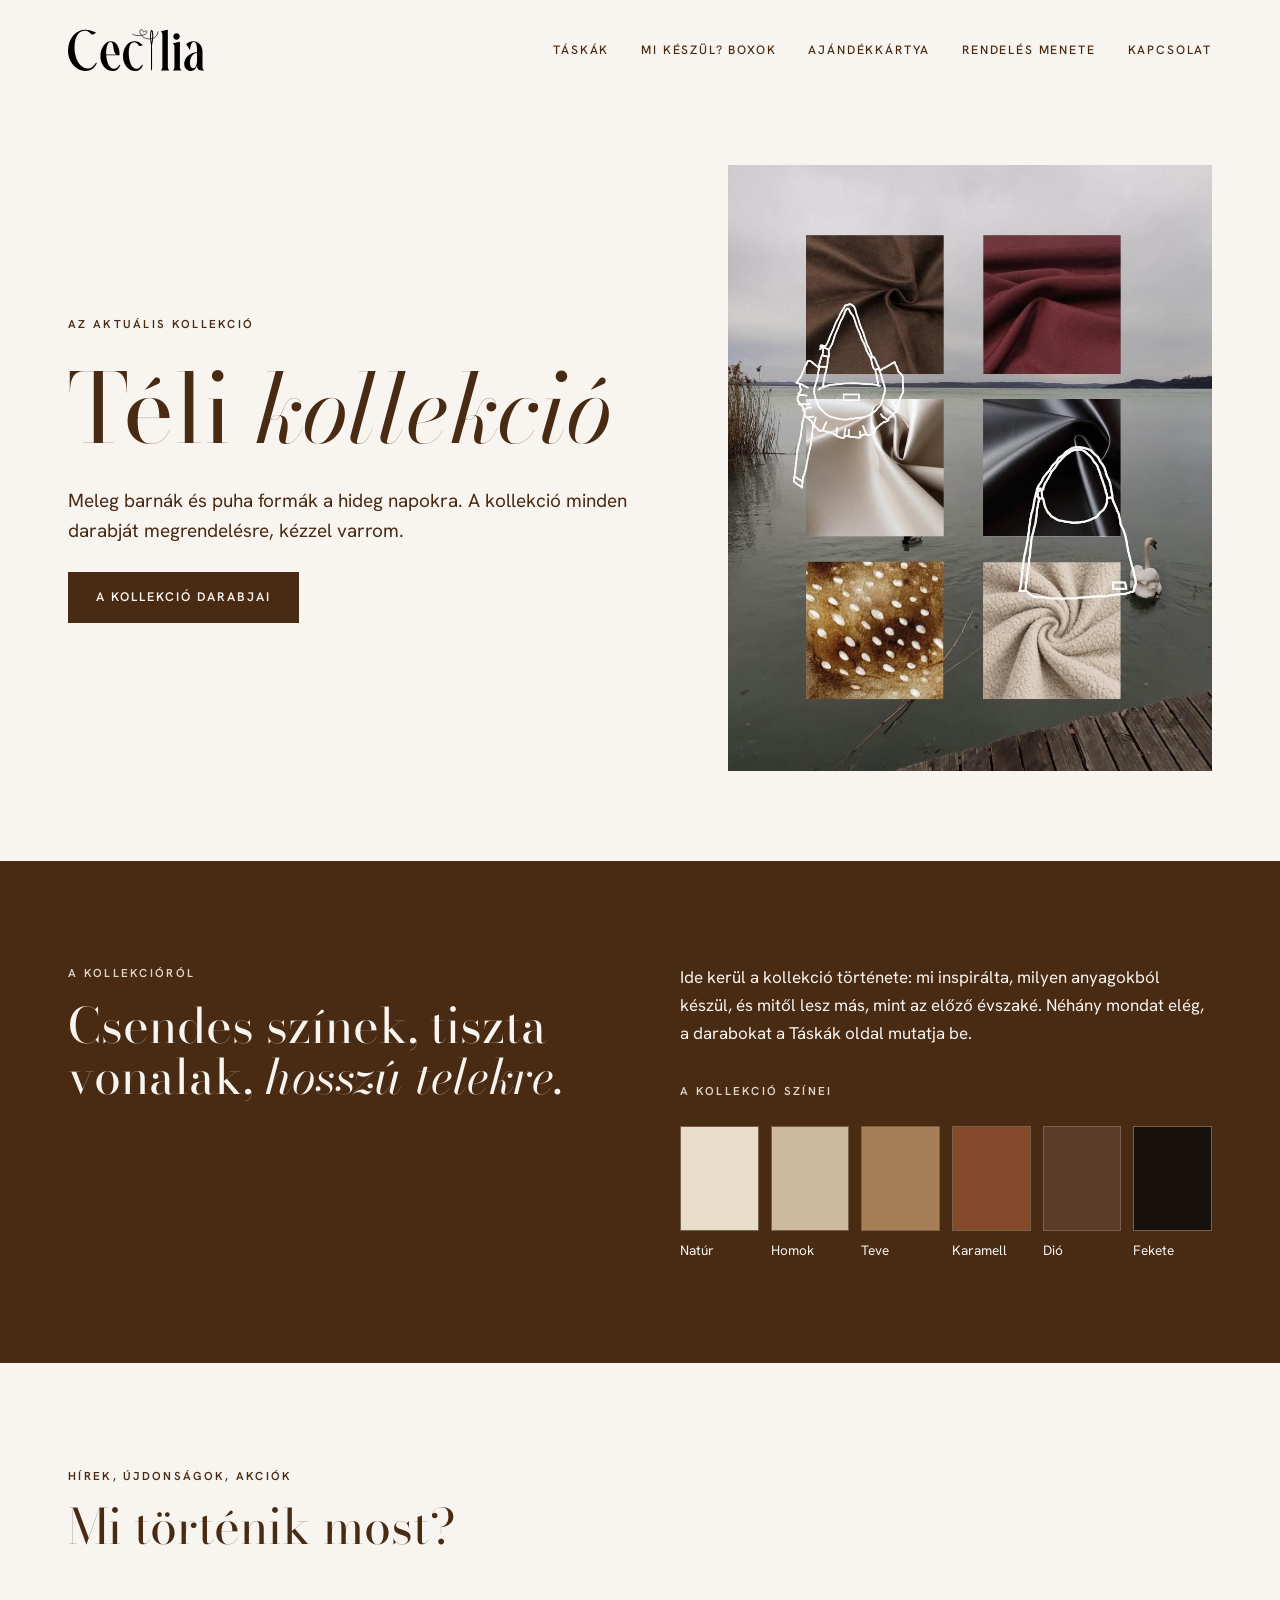
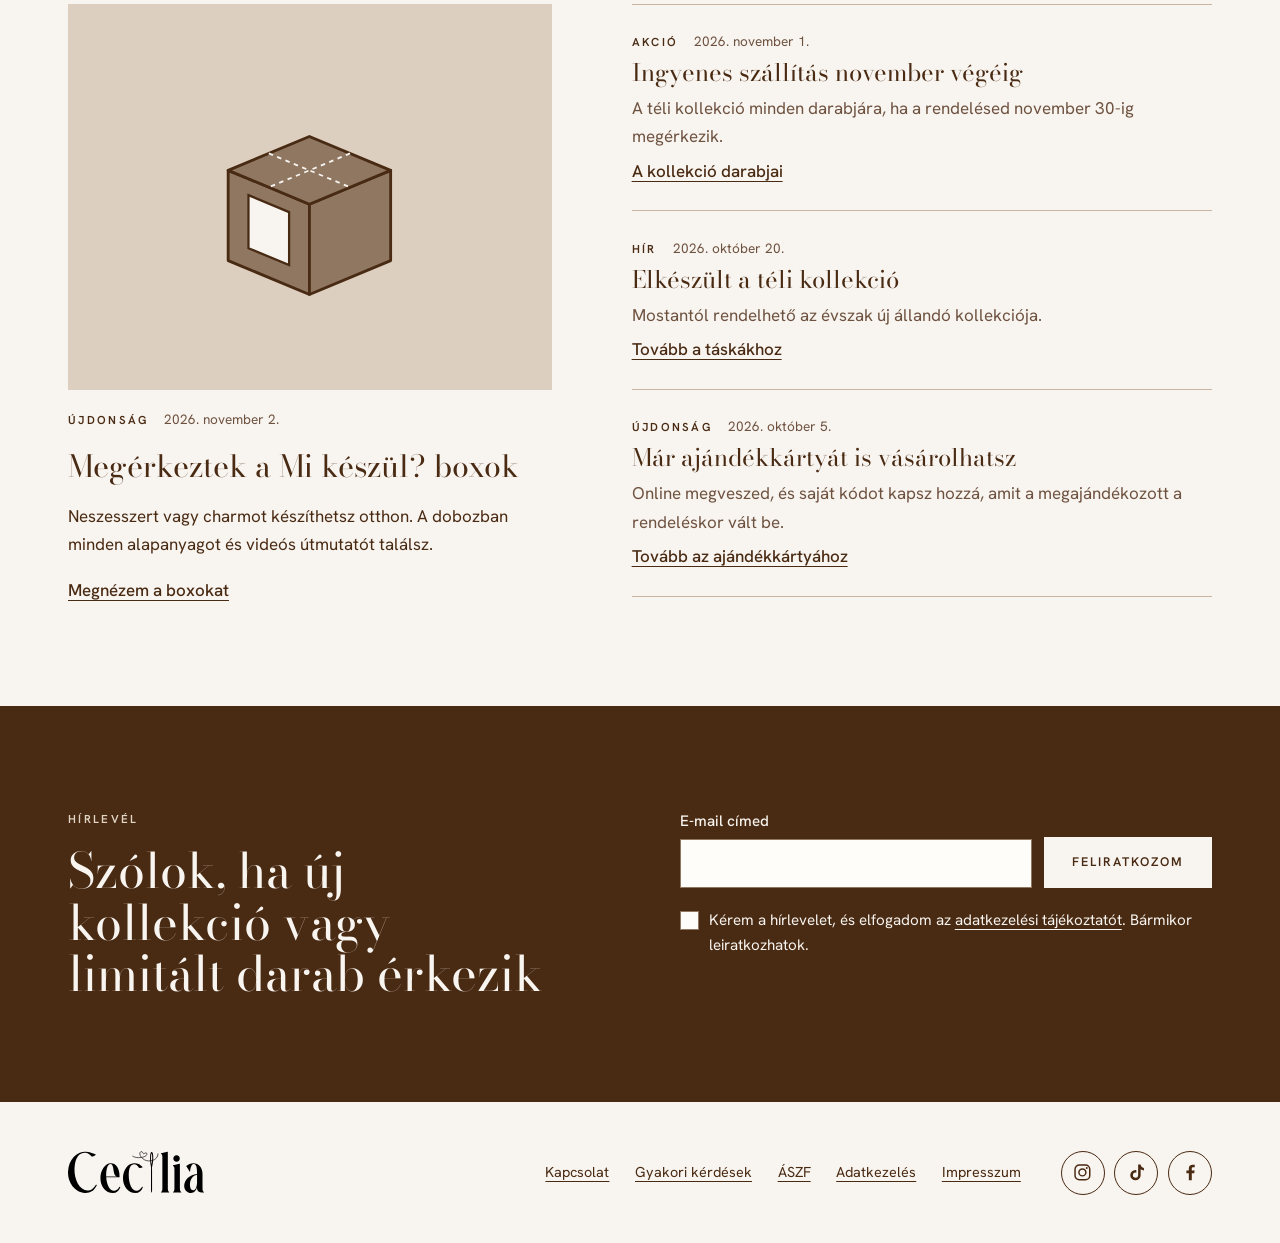
==== index.html @ 4aec301b "Initial commit via Netlify [skip ci]" ====
<!doctype html>
<html lang="hu">
<head>
<meta charset="utf-8">
<meta name="viewport" content="width=device-width,initial-scale=1,viewport-fit=cover">
<title>Cecília táskák</title>
<meta name="description" content="Kézzel varrt táskák, Mi készül? boxok és ajándékkártya. Rendelés online, a rendelési lappal.">
<meta property="og:title" content="Cecília táskák">
<meta property="og:description" content="Kézzel varrt táskák, Mi készül? boxok és ajándékkártya.">
<meta property="og:image" content="https://sewbycecilia.hu/img/teli-kollekcio.jpg">
<meta property="og:url" content="https://sewbycecilia.hu/">
<meta property="og:type" content="website">
<link rel="icon" href="favicon.svg" type="image/svg+xml">
<link rel="preload" href="fonts/hanken-grotesk-latin-wght-normal.woff2" as="font" type="font/woff2" crossorigin>
<link rel="stylesheet" href="fonts/fonts.css">
<style>body{margin:0;padding:0}img{max-width:100%}[hidden]:not([hidden=until-found i]){display:none!important}</style>
<style>
/* Elrendezés: elegáns divatház-katalógus. Sok levegő, finom vonalak, a köszönőkártya színei: törtfehér alap és #492A13 barna, köztük ugyanezek világosabb árnyalatai.
   Tudatosan egyetlen, világos megjelenés: a fekete logó mindig világos alapon áll. Nincs animáció és felugró ablak. */
:root {
  --ivory: #F8F4EF;     /* alap háttér, fejléc */
  --bezs: #E9DFD3;      /* világos sávok */
  --homok: #DDCFBF;     /* középtónus */
  --teve: #8F7762;      /* varrásvonalak */
  --konyak: #2F1A0B;    /* gombok és linkek sötétebb állapota */
  --dio: #492A13;       /* sötét sávok, gombok */
  --kave: #492A13;      /* szöveg */
  --halk: #6E5240;      /* másodlagos szöveg */
  --vonal: #C9B5A1;     /* hajszálvonalak */
  --hiba: #8C2B1A;
  --cimke: #492A13;
  --display: "Bodoni Moda", "Didot", "Bodoni 72", Georgia, serif;
  --body: "Hanken Grotesk", "Helvetica Neue", Arial, sans-serif;
  color-scheme: light;
}
* { box-sizing: border-box; }
html { background: var(--ivory); }
body { background: var(--ivory); color: var(--kave); font: 400 17px/1.65 var(--body); }
.wrap { max-width: 1240px; margin-inline: auto; padding-left: max(20px, env(safe-area-inset-left, 0px)); padding-right: max(20px, env(safe-area-inset-right, 0px)); }
@media (min-width: 700px) { .wrap { padding-left: max(48px, env(safe-area-inset-left, 0px)); padding-right: max(48px, env(safe-area-inset-right, 0px)); } }
h1, h2, h3, p, ul, ol, fieldset, figure { margin: 0; padding: 0; }
ul, ol { list-style: none; }
fieldset { border: 0; min-width: 0; }
legend { padding: 0; }
h1, h2 { font-family: var(--display); font-weight: 400; line-height: 1.06; text-wrap: balance; }
h1 { font-size: clamp(3rem, 7.5vw, 6rem); }
h2 { font-size: clamp(2rem, 3.8vw, 3.1rem); }
h3 { font-size: 1.125rem; font-weight: 500; line-height: 1.35; }
h1 em, h2 em { font-weight: 400; }
a { color: inherit; text-underline-offset: 4px; text-decoration-thickness: 1px; }
:focus-visible { outline: 2px solid currentColor; outline-offset: 3px; }
h1:focus { outline: none; }
.lead { font-size: 1.1875rem; line-height: 1.6; max-width: 32em; }
.muted { color: var(--halk); }
.small { font-size: .9rem; }
.eyebrow { font-size: .72rem; font-weight: 600; letter-spacing: .2em; text-transform: uppercase; color: var(--cimke); }
.stack { display: grid; gap: 1.1rem; align-content: start; }
.stack > * { min-width: 0; }
.stitch { border: 0; border-top: 1px solid var(--vonal); margin: 0; }

/* Sötét és tónusos sávok: a színeket helyben írják felül */
.dark { background: var(--dio); color: var(--ivory); --kave: #F8F4EF; --halk: #DCCFC1; --vonal: #7A5F4B; --cimke: #E2D5C6; --hiba: #F6C9B8; }
.sand { background: var(--bezs); }

/* Varrott címke */
.tag { display: inline-block; background: var(--ivory); color: #492A13; font-size: .7rem; font-weight: 600; letter-spacing: .08em; padding: .4rem .7rem; outline: 1px dashed #8F7762; outline-offset: -3px; }
.tag.off { background: #E9DFD3; color: #6E5240; }

.btn { display: inline-block; font: 600 .78rem/1.2 var(--body); letter-spacing: .16em; text-transform: uppercase; background: var(--kave); color: var(--ivory); border: 1px solid var(--kave); border-radius: 0; padding: 1.05rem 1.7rem; text-decoration: none; cursor: pointer; text-align: center; }
.btn:hover { background: var(--konyak); border-color: var(--konyak); color: #F8F4EF; }
.btn.ghost { background: transparent; color: var(--kave); }
.btn.ghost:hover { background: #492A13; border-color: #492A13; color: #F8F4EF; }
.dark .btn { background: #F8F4EF; color: #492A13; border-color: #F8F4EF; }
.dark .btn:hover { background: #DDCFBF; border-color: #DDCFBF; color: #492A13; }
.dark .btn.ghost { background: transparent; color: #F8F4EF; }
.dark .btn.ghost:hover { background: #F8F4EF; color: #492A13; border-color: #F8F4EF; }
.btn-row { display: flex; flex-wrap: wrap; gap: .75rem; }
.textlink { font-weight: 500; text-decoration: underline; }
.textlink:hover { color: var(--konyak); }

/* Bemutató-sáv: élesítéskor törölhető */
.demo { background: var(--bezs); color: #6E5240; font-size: .8rem; line-height: 1.4; padding-block: .45rem; }

/* Fejléc */
.site-head { background: var(--ivory); }
.site-head .wrap { display: flex; flex-wrap: wrap; align-items: center; justify-content: space-between; gap: .75rem 2rem; padding-block: 1.25rem; }
.logo-link { display: block; line-height: 0; }
.logo { display: block; width: 136px; height: auto; }
.nav ul { display: flex; flex-wrap: wrap; gap: .25rem 2rem; }
.nav a { display: block; padding: .4rem 0; font-weight: 500; font-size: .76rem; letter-spacing: .15em; text-transform: uppercase; text-decoration: none; border-bottom: 1px solid transparent; }
.nav a:hover { border-bottom-color: var(--vonal); }
.nav a[aria-current="page"] { border-bottom-color: var(--kave); }

main { display: block; }
.section { padding-block: clamp(3.5rem, 8vw, 7rem); }
.section.tight-top { padding-top: 0; }
.head-block { display: grid; gap: 1rem; margin-bottom: clamp(2rem, 4vw, 3.5rem); max-width: 44rem; }
.page-head { padding-block: clamp(3rem, 7vw, 6rem); display: grid; gap: 1.25rem; }
.page-head .lead { color: var(--halk); }

/* Főoldal: kollekció */
.hero { display: grid; gap: 2.5rem; padding-block: clamp(2rem, 5vw, 4rem) clamp(3rem, 7vw, 6rem); align-items: center; }
.hero > * { min-width: 0; }
.hero .copy { display: grid; gap: 1.6rem; justify-items: start; }
.hero-art img { display: block; width: 100%; height: auto; }
@media (min-width: 860px) { .hero { grid-template-columns: 6fr 5fr; gap: 5rem; } }

.split { display: grid; gap: 2.5rem; }
.split > * { min-width: 0; }
@media (min-width: 860px) { .split { grid-template-columns: 1fr 1fr; gap: 5rem; align-items: start; } }

.swatches { display: grid; grid-template-columns: repeat(3, 1fr); gap: 1.25rem .75rem; margin-top: .5rem; }
@media (min-width: 560px) { .swatches { grid-template-columns: repeat(6, 1fr); } }
.swatch { display: grid; gap: .5rem; font-size: .85rem; }
.swatch i { display: block; aspect-ratio: 3 / 4; background: var(--c); border: 1px solid #7A5F4B; }

/* Főoldal: hírek */
.hirek { display: grid; gap: 2.5rem; }
.hirek > * { min-width: 0; }
@media (min-width: 860px) { .hirek { grid-template-columns: 5fr 6fr; gap: 5rem; align-items: start; } }
.hir-lead { display: grid; gap: 1.1rem; }
.hir-lead .pic { aspect-ratio: 5 / 4; }
.hir-lead .pic svg { width: 56%; }
.hir-list li { display: grid; gap: .4rem; padding-block: 1.6rem; border-top: 1px solid var(--vonal); }
.hir-list li:last-child { border-bottom: 1px solid var(--vonal); }
.hir-top { display: flex; flex-wrap: wrap; gap: .25rem 1rem; align-items: baseline; }
.hir-date { font-size: .85rem; color: var(--halk); font-variant-numeric: tabular-nums; }
.hir-title { font: 400 1.5rem/1.2 var(--display); }

/* Termékkártya */
.grid { display: grid; gap: 3rem 2rem; }
@media (min-width: 640px) { .grid { grid-template-columns: repeat(3, 1fr); } }
.card { display: grid; gap: 1rem; grid-template-rows: auto 1fr; min-width: 0; }
.pic { position: relative; aspect-ratio: 4 / 5; display: grid; place-items: center; background: var(--tone, var(--homok)); }
.pic svg { width: 78%; height: auto; }
.pic > img { position: absolute; inset: 0; width: 100%; height: 100%; object-fit: cover; }
.pic .tag { position: absolute; left: .75rem; top: .75rem; }
.card .info { display: grid; gap: .35rem; align-content: start; }
.card .meta { display: flex; justify-content: space-between; gap: 1rem; align-items: baseline; }
.card h3 { font: 400 1.35rem/1.2 var(--display); }
.price { font-variant-numeric: tabular-nums; white-space: nowrap; }
.card .btn { margin-top: .75rem; justify-self: start; padding: .8rem 1.2rem; }
.card.sold .pic svg { opacity: .5; }

/* Űrlap */
.form { display: grid; gap: 1.25rem; }
.fields-2 { display: grid; gap: 1.25rem; }
@media (min-width: 560px) { .fields-2 { grid-template-columns: 1fr 1fr; } }
.field { display: grid; gap: .35rem; min-width: 0; }
.field label, .legend { font-weight: 500; font-size: .95rem; }
.opt { font-weight: 400; color: var(--halk); }
input[type=text], input[type=email], input[type=tel], input[type=number], select, textarea {
  width: 100%; font: 400 1rem/1.4 var(--body); color: #492A13; background: #FFFDFA;
  border: 1px solid #8F7762; border-radius: 0; padding: .75rem .85rem; min-height: 3rem;
}
textarea { min-height: 6rem; resize: vertical; }
input[aria-invalid=true], select[aria-invalid=true] { border-color: var(--hiba); border-width: 2px; }
.err { color: var(--hiba); font-size: .875rem; font-weight: 500; }
.check { display: grid; grid-template-columns: auto 1fr; gap: .6rem; align-items: start; font-size: .95rem; }
.check input { appearance: none; -webkit-appearance: none; display: grid; place-content: center; width: 1.2rem; height: 1.2rem; margin: .22rem 0 0; background: #FFFDFA; border: 1px solid #8F7762; border-radius: 0; cursor: pointer; }
.check input:checked { background: #492A13; border-color: #492A13; }
.check input:checked::after { content: ""; width: .34rem; height: .64rem; border: solid #F8F4EF; border-width: 0 2px 2px 0; transform: translateY(-1px) rotate(45deg); }
.dark .check input:checked { background: #F8F4EF; border-color: #F8F4EF; }
.dark .check input:checked::after { border-color: #492A13; }
.form-panel { background: var(--ivory); padding: clamp(1.5rem, 3.5vw, 2.75rem); }
.notice { display: grid; gap: .8rem; background: var(--ivory); color: #492A13; --halk: #6E5240; padding: 1.75rem; outline: 1px dashed #8F7762; outline-offset: -7px; }
.notice > * { min-width: 0; }
.notice:focus { outline: 1px dashed #8F7762; }
.summary { display: grid; grid-template-columns: auto 1fr; gap: .15rem 1rem; font-size: .95rem; }
.summary dt { color: var(--halk); }
.summary dd { margin: 0; overflow-wrap: anywhere; }
dl { margin: 0; }

/* Lépések */
.steps { display: grid; }
.steps li { display: grid; grid-template-columns: 3.5rem 1fr; gap: .25rem 1rem; padding-block: 1.6rem; border-top: 1px solid var(--vonal); }
.steps li:last-child { border-bottom: 1px solid var(--vonal); }
.steps .n { font: 400 2.5rem/1 var(--display); color: var(--kave); grid-row: span 2; }
.steps p { grid-column: 2; color: var(--halk); max-width: 38rem; }
.steps.compact li { padding-block: 1.2rem; }

/* Boxok */
.box-row { display: grid; gap: 1.75rem; }
@media (min-width: 720px) { .box-row { grid-template-columns: 5fr 6fr; gap: 4rem; align-items: center; } .box-row.flip { grid-template-columns: 6fr 5fr; } .box-row.flip .pic { order: 2; } }
.box-row > * { min-width: 0; }
.box-row + .box-row { margin-top: clamp(3rem, 6vw, 5rem); }
.includes { display: grid; gap: .35rem; }
.includes li { padding-left: 1.4rem; position: relative; }
.includes li::before { content: ""; position: absolute; left: 0; top: .82em; width: .85rem; border-top: 1px solid var(--konyak); }

/* Ajándékkártya */
.gift-layout { display: grid; gap: 3rem; }
.gift-layout > * { min-width: 0; }
@media (min-width: 900px) { .gift-layout { grid-template-columns: 6fr 5fr; gap: 5rem; align-items: start; } }
.amounts { display: flex; flex-wrap: wrap; gap: .5rem; margin-top: .5rem; }
.amounts label { cursor: pointer; }
.amounts input { position: absolute; opacity: 0; width: 1px; height: 1px; }
.amounts span { display: block; padding: .65rem .95rem; border: 1px solid #8F7762; font-variant-numeric: tabular-nums; background: #FFFDFA; }
.amounts input:checked + span { background: var(--dio); color: var(--ivory); border-color: var(--dio); }
.amounts input:focus-visible + span { outline: 2px solid var(--kave); outline-offset: 2px; }
.stage { background: var(--dio); padding: clamp(1.25rem, 4vw, 2.5rem); }
.gcard { background: var(--ivory); color: #492A13; padding: clamp(1.25rem, 4vw, 2rem); position: relative; display: grid; gap: 1.1rem; }
.gcard::after { content: ""; position: absolute; inset: 8px; border: 1px dashed #8F7762; pointer-events: none; }
.gcard .top { display: flex; flex-wrap: wrap; justify-content: space-between; gap: .75rem 1rem; align-items: flex-start; }
.gcard .logo { width: 104px; }
.gcard .amt { font: 400 clamp(1.9rem, 4.5vw, 2.6rem)/1 var(--display); font-variant-numeric: lining-nums; white-space: nowrap; }
.gcard .msg { font: italic 400 1.15rem/1.4 var(--display); min-height: 1.6em; overflow-wrap: anywhere; }
.gcard .who { font-size: .95rem; color: #6E5240; overflow-wrap: anywhere; }
.code { font-weight: 600; letter-spacing: .1em; font-variant-numeric: tabular-nums; font-size: 1.05rem; overflow-wrap: anywhere; }

/* Hírlevél és lábléc */
.news { display: grid; gap: 2.5rem; }
@media (min-width: 860px) { .news { grid-template-columns: 1fr 1fr; gap: 5rem; align-items: start; } }
.news > * { min-width: 0; }
.news-row { display: grid; gap: .75rem; }
@media (min-width: 560px) { .news-row { grid-template-columns: 1fr auto; align-items: end; } }
.news-row .btn { min-height: 3rem; }
.site-foot { background: var(--ivory); font-size: .9rem; }
.site-foot .wrap { display: flex; flex-wrap: wrap; gap: 1.25rem 3rem; justify-content: space-between; align-items: center; padding-block: 2.5rem; }
.foot-links { display: flex; flex-wrap: wrap; gap: .4rem 1.6rem; }
.social { display: flex; flex-wrap: wrap; gap: .6rem; }
.social a { display: grid; place-items: center; width: 2.75rem; height: 2.75rem; border: 1px solid #492A13; border-radius: 50%; color: #492A13; }
.social a:hover { background: #492A13; color: #F8F4EF; }
.social svg { width: 1.3rem; height: 1.3rem; display: block; }
.foot-right { display: flex; flex-wrap: wrap; align-items: center; gap: 1rem 2.5rem; }
.contact-list { display: grid; gap: 1.25rem; margin-top: .75rem; }
.contact-list > div { display: grid; gap: .5rem; }
.faq-group { display: grid; gap: 1.25rem; padding-block: clamp(2rem, 4vw, 3.5rem); border-top: 1px solid var(--vonal); }
.faq-group:first-child { border-top: 0; padding-top: 0; }
.faq-group:last-child { padding-bottom: 0; }
.faq-group > * { min-width: 0; }
@media (min-width: 860px) { .faq-group { grid-template-columns: 4fr 7fr; gap: 4rem; } }
.faq-item { border-bottom: 1px solid var(--vonal); }
.faq-item:first-child { border-top: 1px solid var(--vonal); }
.faq-item summary { display: flex; justify-content: space-between; gap: 1.5rem; align-items: baseline; padding-block: 1.05rem; font-weight: 500; cursor: pointer; list-style: none; }
.faq-item summary::-webkit-details-marker { display: none; }
.faq-item summary::after { content: "+"; font: 400 1.5rem/1 var(--display); flex: none; }
.faq-item[open] summary::after { content: "–"; }
.faq-item p { padding-bottom: 1.25rem; color: var(--halk); max-width: 38rem; }
.faq-item p.todo { font-style: italic; }

/* Felugró reklám */
.promo { border: 0; padding: 0; margin: auto; width: min(92vw, 760px); max-height: 92vh; background: var(--ivory); color: var(--kave); box-shadow: 0 24px 60px rgba(47,26,11,.35); }
.promo::backdrop { background: rgba(47,26,11,.55); }
.promo[open] { animation: promo-in .35s ease-out; }
@keyframes promo-in { from { opacity: 0; transform: translateY(16px); } to { opacity: 1; transform: none; } }
@media (prefers-reduced-motion: reduce) { .promo[open] { animation: none; } }
.promo-inner { display: grid; position: relative; outline: 1px dashed #8F7762; outline-offset: -9px; }
.promo-inner.has-img { grid-template-columns: 1fr; }
@media (min-width: 640px) { .promo-inner.has-img { grid-template-columns: 5fr 6fr; } }
.promo-img { background: var(--homok); min-height: 180px; }
.promo-img img { display: block; width: 100%; height: 100%; max-height: 40vh; object-fit: cover; }
@media (min-width: 640px) { .promo-img img { max-height: none; } }
.promo-copy { display: grid; gap: 1rem; align-content: center; justify-items: start; padding: clamp(1.75rem, 4vw, 3rem); }
.promo-copy h2 { font-size: clamp(1.8rem, 3.4vw, 2.5rem); }
.promo-close { position: absolute; top: .9rem; right: .9rem; width: 2.5rem; height: 2.5rem; display: grid; place-items: center; background: var(--ivory); color: #492A13; border: 1px solid var(--vonal); border-radius: 0; font: 400 1.5rem/1 var(--display); cursor: pointer; z-index: 1; }
.promo-close:hover { background: var(--bezs); }
.legal-block { display: grid; gap: .4rem; padding-block: 1.5rem; border-top: 1px solid var(--vonal); max-width: 44rem; }
</style>
</head>
<body>
<!-- Netlify űrlapfelismeréshez: ezek nem látszanak, a mezőneveknek egyezniük kell a lenti küldő kóddal -->
<form name="rendeles-taska" data-netlify="true" netlify-honeypot="bot-field" hidden><input name="bot-field"><input name="termek"><input name="ar"><input name="szin"><input name="nev"><input name="email"><input name="telefon"><input name="cim"><input name="ajandekkartya"><textarea name="megjegyzes"></textarea></form>
<form name="rendeles-box" data-netlify="true" netlify-honeypot="bot-field" hidden><input name="bot-field"><input name="termek"><input name="ar"><input name="mennyiseg"><input name="nev"><input name="email"><input name="telefon"><input name="cim"><input name="ajandekkartya"><textarea name="megjegyzes"></textarea></form>
<form name="ajandekkartya" data-netlify="true" netlify-honeypot="bot-field" hidden><input name="bot-field"><input name="osszeg"><input name="kinek"><input name="kitol"><textarea name="uzenet"></textarea><input name="email"></form>
<form name="kapcsolat" data-netlify="true" netlify-honeypot="bot-field" hidden><input name="bot-field"><input name="nev"><input name="email"><textarea name="uzenet"></textarea></form>
<form name="hirlevel" data-netlify="true" netlify-honeypot="bot-field" hidden><input name="bot-field"><input name="email"></form>
<svg width="0" height="0" style="position:absolute" aria-hidden="true" focusable="false">
  <symbol id="cecilia-logo" viewBox="0 0 672 302"><g transform="matrix(1,0,0,1,-1019.616593,-1934.245536)">
        <g transform="matrix(3.405001,0,0,3.405001,519.828763,-3245.528909)">
            <path d="M329.402,1553.21C326.513,1553.21 324.68,1556.96 323.902,1564.46L323.486,1564.46L318.319,1556.126C319.763,1554.793 321.375,1553.765 323.152,1553.043C324.93,1552.321 326.763,1551.96 328.652,1551.96C330.597,1551.96 332.388,1552.349 334.027,1553.126C335.666,1553.904 337.069,1554.987 338.236,1556.376C339.402,1557.765 340.319,1559.432 340.986,1561.376C341.652,1563.321 341.986,1565.46 341.986,1567.793L341.986,1588.543C341.986,1589.932 342.138,1591.029 342.444,1591.835C342.75,1592.64 343.291,1593.349 344.069,1593.96L344.069,1594.376L339.902,1594.376C338.18,1594.376 336.777,1593.835 335.694,1592.751C334.611,1591.668 334.069,1590.265 334.069,1588.543L334.069,1587.376C333.236,1589.821 332.069,1591.751 330.569,1593.168C329.069,1594.585 327.347,1595.293 325.402,1595.293C323.958,1595.293 322.625,1595.029 321.402,1594.501C320.18,1593.974 319.125,1593.237 318.236,1592.293C317.347,1591.349 316.652,1590.237 316.152,1588.96C315.652,1587.682 315.402,1586.293 315.402,1584.793C315.402,1582.515 315.888,1580.376 316.861,1578.376C317.833,1576.376 319.152,1574.612 320.819,1573.085C322.486,1571.557 324.458,1570.307 326.736,1569.335C329.013,1568.362 331.458,1567.765 334.069,1567.543C334.069,1562.487 333.694,1558.835 332.944,1556.585C332.194,1554.335 331.013,1553.21 329.402,1553.21ZM334.069,1568.626C330.958,1569.126 328.458,1570.71 326.569,1573.376C324.68,1576.043 323.736,1579.376 323.736,1583.376C323.736,1585.876 324.138,1587.835 324.944,1589.251C325.75,1590.668 326.875,1591.376 328.319,1591.376C330.041,1591.376 331.43,1590.265 332.486,1588.043C333.541,1585.821 334.069,1582.932 334.069,1579.376L334.069,1568.626Z"/>
        </g>
        <g transform="matrix(3.405001,0,0,3.405001,519.828763,-3245.528909)">
            <path d="M299.652,1545.126C299.652,1543.737 300.083,1542.612 300.944,1541.751C301.805,1540.89 302.93,1540.46 304.319,1540.46C305.708,1540.46 306.833,1540.89 307.694,1541.751C308.555,1542.612 308.986,1543.737 308.986,1545.126C308.986,1546.515 308.555,1547.654 307.694,1548.543C306.833,1549.432 305.708,1549.876 304.319,1549.876C302.93,1549.876 301.805,1549.432 300.944,1548.543C300.083,1547.654 299.652,1546.515 299.652,1545.126Z"/>
        </g>
        <g transform="matrix(3.405001,0,0,3.405001,519.828763,-3245.528909)">
            <path d="M301.236,1560.96C301.236,1559.571 301.083,1558.474 300.777,1557.668C300.472,1556.862 299.93,1556.154 299.152,1555.543L299.152,1555.126L308.736,1552.793L309.152,1552.793L309.152,1588.626C309.152,1590.015 309.305,1591.112 309.611,1591.918C309.916,1592.724 310.458,1593.432 311.236,1594.043L311.236,1594.46L299.152,1594.46L299.152,1594.043C299.93,1593.432 300.472,1592.724 300.777,1591.918C301.083,1591.112 301.236,1590.015 301.236,1588.626L301.236,1560.96Z"/>
        </g>
        <g transform="matrix(3.405001,0,0,3.405001,519.828763,-3245.528909)">
            <path d="M283.736,1543.46C283.736,1542.071 283.583,1540.974 283.277,1540.168C282.972,1539.362 282.43,1538.654 281.652,1538.043L281.652,1537.626L291.236,1535.293L291.652,1535.293L291.652,1588.626C291.652,1590.015 291.805,1591.112 292.111,1591.918C292.416,1592.724 292.958,1593.432 293.736,1594.043L293.736,1594.46L281.652,1594.46L281.652,1594.043C282.43,1593.432 282.972,1592.724 283.277,1591.918C283.583,1591.112 283.736,1590.015 283.736,1588.626L283.736,1543.46Z"/>
        </g>
        <g transform="matrix(3.405001,0,0,3.405001,519.828763,-3245.528909)">
            <path d="M211.986,1595.293C209.319,1595.293 206.875,1594.751 204.652,1593.668C202.43,1592.585 200.513,1591.085 198.902,1589.168C197.291,1587.251 196.041,1584.974 195.152,1582.335C194.263,1579.696 193.819,1576.793 193.819,1573.626C193.819,1570.682 194.222,1567.904 195.027,1565.293C195.833,1562.682 196.902,1560.39 198.236,1558.418C199.569,1556.446 201.138,1554.876 202.944,1553.71C204.75,1552.543 206.652,1551.96 208.652,1551.96C210.597,1551.96 212.375,1552.418 213.986,1553.335C215.597,1554.251 216.958,1555.543 218.069,1557.21C219.18,1558.876 220.041,1560.89 220.652,1563.251C221.263,1565.612 221.569,1568.265 221.569,1571.21L221.569,1572.46L202.236,1572.46C202.402,1575.349 202.805,1577.987 203.444,1580.376C204.083,1582.765 204.875,1584.821 205.819,1586.543C206.763,1588.265 207.861,1589.599 209.111,1590.543C210.361,1591.487 211.708,1591.96 213.152,1591.96C214.041,1591.96 214.833,1591.862 215.527,1591.668C216.222,1591.474 216.888,1591.154 217.527,1590.71C218.166,1590.265 218.819,1589.668 219.486,1588.918C220.152,1588.168 220.847,1587.237 221.569,1586.126L222.819,1586.543C220.597,1592.376 216.986,1595.293 211.986,1595.293ZM218.236,1571.21C216.958,1571.21 215.986,1570.765 215.319,1569.876C214.652,1568.987 214.125,1567.876 213.736,1566.543C213.347,1565.21 213.055,1563.765 212.861,1562.21C212.666,1560.654 212.416,1559.21 212.111,1557.876C211.805,1556.543 211.375,1555.432 210.819,1554.543C210.263,1553.654 209.43,1553.21 208.319,1553.21C207.43,1553.21 206.611,1553.599 205.861,1554.376C205.111,1555.154 204.458,1556.251 203.902,1557.668C203.347,1559.085 202.916,1560.751 202.611,1562.668C202.305,1564.585 202.152,1566.71 202.152,1569.043L202.152,1570.126C202.152,1570.46 202.18,1570.821 202.236,1571.21L218.236,1571.21Z"/>
        </g>
        <g transform="matrix(0.211029,-0.087691,0.210826,0.507356,625.088616,620.978444)">
            <path d="M839.843,2976.2C840.882,2973.89 842.713,2970.162 842.942,2969.696C866.759,2921.215 922.508,2864.848 957.787,2856.194C970.516,2853.071 988.072,2854.563 988.785,2865.142C990.063,2884.08 939.348,2938.184 860.587,2980.52C842.822,2990.069 849.23,2991.395 838.126,3002.55L666.485,3174.874C665.589,3175.755 661.5,3179.772 652.854,3185.402C652.685,3185.512 645.589,3189.828 644.957,3190.212C642.569,3191.665 641.393,3190.852 637.512,3191.548C637.465,3190.424 634.567,3189.538 634.52,3188.414C634.438,3186.464 636.125,3184.571 637.139,3182.667C640.629,3176.112 644.602,3172.036 645.471,3171.143C649.67,3166.834 804.272,3011.702 818.088,2997.839C825.226,2990.677 832.008,2983.451 839.534,2976.359C839.537,2976.357 839.641,2976.303 839.843,2976.2ZM870.686,2958.454C890.419,2946.089 916.346,2927.936 938.727,2905.948C958.96,2886.07 967.892,2870.974 966.657,2864.709C949.48,2870.382 912.953,2898.859 883.558,2939.089C878.279,2946.313 874.039,2952.847 870.686,2958.454Z"/>
        </g>
        <g transform="matrix(0.96387,0,0,0.96387,-108.64233,-957.733504)">
            <path d="M1632.03,3058.956C1631.352,3098.887 1583.143,3103.151 1563.446,3092.088C1531.279,3074.022 1534.942,3045.235 1550.435,3050.399C1552.244,3051.002 1554.247,3057.01 1554.456,3057.638C1557.526,3066.846 1568.893,3052.211 1572.153,3056.029C1589.027,3075.795 1526.29,3090.564 1500.563,3072.117" style="fill:none;stroke:black;stroke-width:3.33px;"/>
        </g>
        <g transform="matrix(3.400689,0.171304,-0.171304,3.400689,628.804112,-3276.523493)">
            <path d="M219.652,1595.293C216.041,1595.293 212.666,1594.515 209.527,1592.96C206.388,1591.404 203.652,1589.279 201.319,1586.585C198.986,1583.89 197.152,1580.71 195.819,1577.043C194.486,1573.376 193.819,1569.46 193.819,1565.293C193.819,1561.015 194.444,1557.043 195.694,1553.376C196.944,1549.71 198.68,1546.543 200.902,1543.876C203.125,1541.21 205.736,1539.112 208.736,1537.585C211.736,1536.057 215.013,1535.293 218.569,1535.293C220.487,1535.293 222.276,1535.426 223.894,1535.83C224.151,1535.894 224.404,1535.965 224.652,1536.043C226.761,1536.708 232.151,1538.179 233.249,1538.626C233.249,1538.626 228.588,1543.721 226.171,1541.249C223.755,1538.776 220.652,1536.96 217.652,1536.96C212.986,1536.96 209.375,1538.946 206.819,1542.918C204.263,1546.89 202.986,1552.515 202.986,1559.793C202.986,1564.237 203.513,1568.39 204.569,1572.251C205.625,1576.112 207.083,1579.46 208.944,1582.293C210.805,1585.126 212.986,1587.362 215.486,1589.001C217.986,1590.64 220.68,1591.46 223.569,1591.46C225.847,1591.46 227.944,1590.71 229.861,1589.21C231.777,1587.71 233.625,1585.376 235.402,1582.21L236.569,1583.043C234.569,1587.376 232.236,1590.501 229.569,1592.418C226.902,1594.335 223.597,1595.293 219.652,1595.293Z" style="fill-rule:nonzero;"/>
        </g>
        <g transform="matrix(3.405001,0,-0,3.405001,327.517408,-3245.673215)">
            <path d="M301.236,1595.293C298.569,1595.293 296.125,1594.751 293.902,1593.668C291.68,1592.585 289.763,1591.085 288.152,1589.168C286.541,1587.251 285.291,1584.974 284.402,1582.335C283.513,1579.696 283.069,1576.793 283.069,1573.626C283.069,1570.515 283.5,1567.64 284.361,1565.001C285.222,1562.362 286.416,1560.085 287.944,1558.168C289.472,1556.251 291.277,1554.737 293.361,1553.626C295.444,1552.515 297.68,1551.96 300.069,1551.96C302.125,1551.96 304.027,1552.376 305.777,1553.21C307.527,1554.043 310.034,1556.168 311.812,1557.945C307.581,1560.065 306.385,1559.036 305.111,1557.132C303.858,1555.261 301.819,1553.626 299.486,1553.626C296.819,1553.626 294.805,1554.932 293.444,1557.543C292.083,1560.154 291.402,1563.987 291.402,1569.043C291.402,1572.376 291.68,1575.432 292.236,1578.21C292.791,1580.987 293.555,1583.404 294.527,1585.46C295.5,1587.515 296.666,1589.112 298.027,1590.251C299.388,1591.39 300.847,1591.96 302.402,1591.96C303.291,1591.96 304.083,1591.862 304.777,1591.668C305.472,1591.474 306.138,1591.154 306.777,1590.71C307.416,1590.265 308.069,1589.668 308.736,1588.918C309.402,1588.168 310.097,1587.237 310.819,1586.126L312.069,1586.543C309.847,1592.376 306.236,1595.293 301.236,1595.293Z" style="fill-rule:nonzero;"/>
        </g>
    </g></symbol>
  <symbol id="ic-instagram" viewBox="0 0 24 24"><rect x="3.5" y="3.5" width="17" height="17" rx="5" fill="none" stroke="currentColor" stroke-width="1.7"/><circle cx="12" cy="12" r="4" fill="none" stroke="currentColor" stroke-width="1.7"/><circle cx="17" cy="7" r="1.15" fill="currentColor"/></symbol>
  <symbol id="ic-tiktok" viewBox="0 0 24 24"><path fill="currentColor" d="M14 3h2.9c.2 2 1.5 3.5 3.8 3.8v2.9c-1.5 0-2.8-.5-3.8-1.2v6.7a6 6 0 1 1-6-6c.3 0 .7 0 1 .1v3a3 3 0 1 0 2.1 2.9V3z"/></symbol>
  <symbol id="ic-facebook" viewBox="0 0 24 24"><path fill="currentColor" d="M13.6 21v-8h2.8l.5-3.2h-3.3V7.8c0-.9.4-1.6 1.7-1.6H17V3.3c-.4-.1-1.4-.2-2.5-.2-2.6 0-4.3 1.5-4.3 4.3v2.4H7.4V13h2.8v8h3.4z"/></symbol>
</svg>


<header class="site-head">
  <div class="wrap">
    <a class="logo-link" href="#fooldal" aria-label="Cecília, főoldal"><svg class="logo" viewBox="0 0 672 302" aria-hidden="true"><use href="#cecilia-logo"></use></svg></a>
    <nav class="nav" aria-label="Fő menü">
      <ul>
        <li><a href="#taskak" data-nav="taskak">Táskák</a></li>
        <li><a href="#boxok" data-nav="boxok">Mi készül? boxok</a></li>
        <li><a href="#ajandekkartya" data-nav="ajandekkartya">Ajándékkártya</a></li>
        <li><a href="#rendeles-menete" data-nav="rendeles-menete">Rendelés menete</a></li>
        <li><a href="#kapcsolat" data-nav="kapcsolat">Kapcsolat</a></li>
      </ul>
    </nav>
  </div>
</header>

<main>

<!-- FŐOLDAL -->
<div data-view="fooldal" hidden>
  <div class="wrap">
    <div class="hero">
      <div class="copy">
        <span class="eyebrow">Az aktuális kollekció</span>
        <h1 tabindex="-1" id="home-title"></h1>
        <p class="lead" id="home-intro"></p>
        <a class="btn" href="#taskak">A kollekció darabjai</a>
      </div>
      <figure class="hero-art"><img width="919" height="1152" alt="A téli kollekció anyagmintái és táskavázlatai egy tóparti fotón: barna, bordó, gyöngyházfehér, fekete, őzmintás és krémszínű szőrmés anyagok." src="img/teli-kollekcio.jpg"></figure>
    </div>
  </div>

  <section class="dark">
    <div class="wrap section split">
      <div class="stack">
        <span class="eyebrow">A kollekcióról</span>
        <h2 id="home-quote"></h2>
      </div>
      <div class="stack">
        <p id="home-story"></p>
        <p class="eyebrow" style="margin-top:1rem">A kollekció színei</p>
        <div class="swatches" id="home-swatches"></div>
      </div>
    </div>
  </section>

  <div class="wrap">
    <section class="section">
      <div class="head-block">
        <span class="eyebrow">Hírek, újdonságok, akciók</span>
        <h2>Mi történik most?</h2>
      </div>
      <div class="hirek" id="home-news"></div>
    </section>
  </div>
</div>

<!-- TÁSKÁK -->
<div data-view="taskak" hidden>
  <div class="dark"><div class="wrap"><div class="page-head">
      <span class="eyebrow">Elérhető és rendelhető</span>
      <h1 tabindex="-1">Táskák</h1>
      <p class="lead">Itt mindig azt látod, ami éppen rendelhető. Válassz táskát, és töltsd ki a lap alján a rendelési lapot.</p>
      <div class="btn-row"><a class="btn ghost" href="#rendelesi-lap" id="jump-order">Ugrás a rendelési lapra</a></div>
    </div></div></div>
  <div class="wrap">
    <section class="section">
      <div class="head-block">
        <span class="eyebrow">Megrendelésre készül</span>
        <h2 data-season-title></h2>
      </div>
      <div class="grid" id="collection-grid"></div>
    </section>
  </div>
  <section class="dark"><div class="wrap section">
      <div class="head-block">
        <span class="eyebrow">Amíg a készlet tart</span>
        <h2>Limitált darabok</h2>
        <p class="muted">Ezekből csak pár darab készül.</p>
      </div>
      <div class="grid" id="limited-grid"></div>
  </div></section>
  <section class="sand" id="rendelesi-lap">
    <div class="wrap section split">
      <div class="stack">
        <span class="eyebrow">Fizetni most még nem kell</span>
        <h2>Rendelési lap</h2>
        <p>A rendelés beérkezése után e-mailben írok neked a végösszegről, a fizetésről és az elkészülés idejéről.</p>
        <p><a href="#rendeles-menete">Így zajlik a rendelés</a></p>
      </div>
      <div class="form-panel" id="bag-order"></div>
    </div>
  </section>
</div>

<!-- BOXOK -->
<div data-view="boxok" hidden>
  <div class="dark"><div class="wrap"><div class="page-head">
      <span class="eyebrow">Otthoni készítőknek</span>
      <h1 tabindex="-1">Mi készül? boxok</h1>
      <p class="lead">Egy doboz, benne minden alapanyaggal és videós útmutatóval. Neked csak a kedved kell hozzá.</p>
    </div></div></div>
  <div class="wrap">
    <section class="section" id="box-list"></section>
    <hr class="stitch">
    <section class="section">
      <div class="head-block"><h2>Így működik</h2></div>
      <ol class="steps compact">
        <li><span class="n">1</span><h3>Megrendeled a boxot</h3><p>Kitöltöd a lenti rendelési lapot, én pedig e-mailben válaszolok a részletekkel.</p></li>
        <li><span class="n">2</span><h3>Megkapod a dobozt</h3><p>Benne van minden alapanyag, amire a készítéshez szükséged lesz.</p></li>
        <li><span class="n">3</span><h3>Elkészíted a videó alapján</h3><p>A videós útmutatót a saját tempódban követheted.</p></li>
      </ol>
    </section>
  </div>
  <section class="sand">
    <div class="wrap section split">
      <div class="stack">
        <span class="eyebrow">Box rendelése</span>
        <h2>Rendelési lap</h2>
        <p>Add meg, melyik boxot szeretnéd, és e-mailben írok a fizetésről és a szállításról.</p>
      </div>
      <div class="form-panel" id="box-order"></div>
    </div>
  </section>
</div>

<!-- AJÁNDÉKKÁRTYA -->
<div data-view="ajandekkartya" hidden>
  <div class="dark"><div class="wrap"><div class="page-head">
      <span class="eyebrow">Saját kóddal, e-mailben</span>
      <h1 tabindex="-1">Ajándékkártya</h1>
      <p class="lead">Válassz összeget, írj hozzá pár sort, és küldd el a rendelést. E-mailben megírom a fizetés módját, a fizetés után pedig elküldöm az egyedi kódot. A kódot a rendelési lapon lehet beváltani táskára vagy boxra.</p>
    </div></div></div>
  <div class="wrap">
    <section class="section gift-layout">
      <form class="form" id="gift-form" novalidate>
        <fieldset>
          <legend class="legend">Összeg</legend>
          <div class="amounts" id="gift-amounts"></div>
        </fieldset>
        <div class="field" id="gift-custom-wrap" hidden>
          <label for="g-custom">Egyéni összeg (Ft)</label>
          <input type="number" id="g-custom" min="1000" step="500" inputmode="numeric" placeholder="például 12 000">
          <div class="err" id="g-custom-err" hidden></div>
        </div>
        <div class="fields-2">
          <div class="field"><label for="g-to">Kinek szól? <span class="opt">(nem kötelező)</span></label><input type="text" id="g-to" autocomplete="off" maxlength="40"></div>
          <div class="field"><label for="g-from">Kitől? <span class="opt">(nem kötelező)</span></label><input type="text" id="g-from" autocomplete="off" maxlength="40"></div>
        </div>
        <div class="field">
          <label for="g-msg">Üzenet <span class="opt">(nem kötelező, legfeljebb 120 karakter)</span></label>
          <textarea id="g-msg" maxlength="120" rows="2"></textarea>
        </div>
        <div class="field">
          <label for="g-email">A te e-mail címed</label>
          <input type="email" id="g-email" autocomplete="email">
          <div class="err" id="g-email-err" hidden></div>
          <span class="small muted">Ide küldöm a kódot.</span>
        </div>
        <label class="check"><input type="checkbox" id="g-terms"><span>Elfogadom az <a href="#jogi">ÁSZF-et és az adatkezelési tájékoztatót</a>.</span></label>
        <div class="err" id="g-terms-err" hidden></div>
        <div class="err" id="g-send-err" hidden></div>
        <div><button class="btn" type="submit" id="g-submit">Megrendelem</button></div>
      </form>
      <div class="stack">
        <span class="eyebrow">Így fog kinézni</span>
        <div class="stage"><div class="gcard">
          <div class="top"><svg class="logo" viewBox="0 0 672 302" aria-hidden="true"><use href="#cecilia-logo"></use></svg><div class="amt" id="p-amt"></div></div>
          <div class="msg" id="p-msg"></div>
          <div class="who" id="p-who"></div>
          <div class="code" id="p-code">CECILIA-····-····</div>
        </div></div>
        <div class="notice" id="gift-result" hidden role="status" tabindex="-1">
          <h3>Megkaptam az ajándékkártya-rendelésedet</h3>
          <p id="r-text"></p>
          <div class="btn-row"><button class="btn ghost" type="button" id="r-new">Új ajándékkártya</button></div>
        </div>
      </div>
    </section>
  </div>
</div>

<!-- RENDELÉS MENETE -->
<div data-view="rendeles-menete" hidden>
  <div class="dark"><div class="wrap"><div class="page-head">
      <span class="eyebrow">Lépésről lépésre</span>
      <h1 tabindex="-1">Rendelés menete</h1>
      <p class="lead">A rendelést a weboldalon adod le, minden továbbit e-mailben intézünk el. Így mindig tudod, hol tart a táskád.</p>
    </div></div></div>
  <div class="wrap">
    <section class="section">
      <ol class="steps">
        <li><span class="n">1</span><h3>Kiválasztod a táskát</h3><p>A Táskák oldalon azt látod, ami most rendelhető: az évszak állandó kollekcióját és a limitált darabokat.</p></li>
        <li><span class="n">2</span><h3>Kitöltöd a rendelési lapot</h3><p>Megadod a választott táskát, a színt és az elérhetőségeidet. Ekkor még nem kell fizetned.</p></li>
        <li><span class="n">3</span><h3>E-mailben visszaigazolom</h3><p>Megírom a végösszeget, a fizetés módját és azt, hogy mikorra készül el a táskád.</p></li>
        <li><span class="n">4</span><h3>Elkészítem a táskádat</h3><p>Egyedül varrok, így a táskádon az első vágástól az utolsó öltésig én dolgozom.</p></li>
        <li><span class="n">5</span><h3>Úton hozzád</h3><p>Amikor feladom a csomagot, e-mailben szólok.</p></li>
      </ol>
    </section>
  </div>
  <section class="sand"><div class="wrap section split">
      <div class="stack">
        <h2>Boxok rendelése</h2>
        <p>A Mi készül? boxokat a Boxok oldal rendelési lapján kérheted. A folytatás ugyanígy e-mailben zajlik.</p>
        <p><a href="#boxok">Tovább a boxokhoz</a></p>
      </div>
      <div class="stack">
        <h2>Ajándékkártya</h2>
        <p>Az ajándékkártyát a weboldalon rendeled meg, a fizetés módját e-mailben írom meg, és a fizetés után e-mailben kapod a kódot. Beváltáskor a rendelési lap „Ajándékkártya kódja” mezőjébe kell beírni.</p>
        <p><a href="#ajandekkartya">Tovább az ajándékkártyához</a></p>
      </div>
  </div></section>
</div>

<!-- GYAKORI KÉRDÉSEK -->
<div data-view="gyik" hidden>
  <div class="dark"><div class="wrap"><div class="page-head">
      <span class="eyebrow">Minden, amit tudni érdemes</span>
      <h1 tabindex="-1">Gyakori kérdések</h1>
      <p class="lead">Itt találod a válaszokat a szállításról, a rendelésről, a boxokról és az ajándékkártyáról.</p>
  </div></div></div>
  <div class="wrap section" id="faq-list"></div>
  <section class="sand">
    <div class="wrap section stack" style="justify-items:start">
      <h2>Nem találtad meg a választ?</h2>
      <p>Írj nekem, és e-mailben válaszolok.</p>
      <a class="btn" href="#kapcsolat">Kapcsolat</a>
    </div>
  </section>
</div>

<!-- KAPCSOLAT -->
<div data-view="kapcsolat" hidden>
  <div class="dark"><div class="wrap"><div class="page-head">
      <span class="eyebrow">Írj nekem bátran</span>
      <h1 tabindex="-1">Kapcsolat</h1>
      <p class="lead">Kérdésed van egy táskáról, egy rendelésről vagy egy boxról? Írj az űrlapon, és e-mailben válaszolok.</p>
  </div></div></div>
  <section class="sand">
    <div class="wrap section split">
      <div class="stack">
        <h2>Itt találsz meg</h2>
        <div class="contact-list">
          <div><span class="eyebrow">E-mail</span><p><a href="mailto:sewbycecilia@gmail.com">sewbycecilia@gmail.com</a></p></div>
          <div><span class="eyebrow">Közösségi média</span><p>@sewbycecilia</p>
      <div class="social">
        <a href="https://www.instagram.com/sewbycecilia/" target="_blank" rel="noopener" aria-label="Instagram: sewbycecilia"><svg aria-hidden="true"><use href="#ic-instagram"></use></svg></a>
        <a href="https://www.tiktok.com/@sewbycecilia" target="_blank" rel="noopener" aria-label="TikTok: sewbycecilia"><svg aria-hidden="true"><use href="#ic-tiktok"></use></svg></a>
        <a href="https://www.facebook.com/sewbycecilia" target="_blank" rel="noopener" aria-label="Facebook: sewbycecilia"><svg aria-hidden="true"><use href="#ic-facebook"></use></svg></a>
      </div>
          </div>
          <div><span class="eyebrow">Weboldal</span><p>sewbycecilia.hu</p></div>
        </div>
      </div>
      <div class="form-panel" id="contact-area">
        <form class="form" id="contact-form" novalidate>
          <div class="fields-2">
            <div class="field"><label for="c-name">Név</label><input type="text" id="c-name" autocomplete="name"><div class="err" id="c-name-err" hidden></div></div>
            <div class="field"><label for="c-email">E-mail cím</label><input type="email" id="c-email" autocomplete="email"><div class="err" id="c-email-err" hidden></div></div>
          </div>
          <div class="field"><label for="c-msg">Üzenet</label><textarea id="c-msg" rows="6"></textarea><div class="err" id="c-msg-err" hidden></div></div>
          <label class="check"><input type="checkbox" id="c-consent"><span>Elfogadom az <a href="#jogi">adatkezelési tájékoztatót</a>.</span></label>
          <div class="err" id="c-consent-err" hidden></div>
          <div><button class="btn" type="submit">Üzenet küldése</button></div>
        </form>
      </div>
    </div>
  </section>
</div>

<!-- JOGI -->
<div data-view="jogi" hidden>
  <div class="dark"><div class="wrap"><div class="page-head">
      <h1 tabindex="-1">Jogi információk</h1>
      <p class="lead">Ezeknek a szövegeknek el kell készülniük az oldal indulása előtt.</p>
    </div></div></div>
  <div class="wrap">
    <section class="section">
      <div class="legal-block"><h3>Általános szerződési feltételek (ÁSZF)</h3><p class="muted">Ide kerülnek a rendelés, a fizetés, a szállítás, az elállás és az ajándékkártya feltételei.</p></div>
      <div class="legal-block"><h3>Adatkezelési tájékoztató</h3><p class="muted">Ide kerül, milyen adatot, mire és meddig kezelsz, beleértve a hírlevelet is.</p></div>
      <div class="legal-block"><h3>Impresszum</h3><p class="muted">Ide kerülnek a vállalkozás adatai és az elérhetőségek.</p></div>
    </section>
  </div>
</div>

</main>

<!-- HÍRLEVÉL: minden oldal alján, felugró ablak nélkül -->
<section class="dark" aria-labelledby="news-title">
  <div class="wrap section news">
    <div class="stack">
      <span class="eyebrow">Hírlevél</span>
      <h2 id="news-title">Szólok, ha új kollekció vagy limitált darab érkezik</h2>
    </div>
    <div id="news-area">
      <form class="form" id="news-form" novalidate>
        <div class="news-row">
          <div class="field">
            <label for="n-email">E-mail címed</label>
            <input type="email" id="n-email" autocomplete="email">
          </div>
          <button class="btn" type="submit">Feliratkozom</button>
        </div>
        <div class="err" id="n-email-err" hidden></div>
        <label class="check"><input type="checkbox" id="n-consent"><span>Kérem a hírlevelet, és elfogadom az <a href="#jogi">adatkezelési tájékoztatót</a>. Bármikor leiratkozhatok.</span></label>
        <div class="err" id="n-consent-err" hidden></div>
      </form>
    </div>
  </div>
</section>

<footer class="site-foot">
  <div class="wrap">
    <svg class="logo" viewBox="0 0 672 302" role="img" aria-label="Cecília"><use href="#cecilia-logo"></use></svg>
    <div class="foot-right">
    <div class="foot-links">
      <a href="#kapcsolat">Kapcsolat</a>
      <a href="#gyik">Gyakori kérdések</a>
      <a href="#jogi">ÁSZF</a>
      <a href="#jogi">Adatkezelés</a>
      <a href="#jogi">Impresszum</a>
    </div>
      <div class="social">
        <a href="https://www.instagram.com/sewbycecilia/" target="_blank" rel="noopener" aria-label="Instagram: sewbycecilia"><svg aria-hidden="true"><use href="#ic-instagram"></use></svg></a>
        <a href="https://www.tiktok.com/@sewbycecilia" target="_blank" rel="noopener" aria-label="TikTok: sewbycecilia"><svg aria-hidden="true"><use href="#ic-tiktok"></use></svg></a>
        <a href="https://www.facebook.com/sewbycecilia" target="_blank" rel="noopener" aria-label="Facebook: sewbycecilia"><svg aria-hidden="true"><use href="#ic-facebook"></use></svg></a>
      </div>
    </div>
  </div>
</footer>

<dialog class="promo" id="promo" aria-labelledby="promo-title">
  <div class="promo-inner">
    <button type="button" class="promo-close" id="promo-close" aria-label="Bezárás">×</button>
    <div class="promo-img" id="promo-img" hidden></div>
    <div class="promo-copy">
      <span class="tag" id="promo-tag" hidden></span>
      <h2 id="promo-title"></h2>
      <p class="muted" id="promo-text"></p>
      <a class="btn" id="promo-link" href="#taskak"></a>
    </div>
  </div>
</dialog>

<script>
/* A kínálat a data/ mappa JSON-fájljaiból töltődik be. Szerkesztés: sewbycecilia.hu/admin */
let SEASON, KOLLEKCIO, HIREK, BAGS, BOXES, GYIK, GIFT_AMOUNTS;
const TONES = ['#DDCFBF', '#D3C2B0', '#E9DFD3'];
const FILLS = { hobo:'#6B4A33', tote:'#F8F4EF', cross:'#A58C75', clutch:'#8A6F59', bucket:'#5E3E27', mini:'#492A13', box:'#A58C75', charm:'#DDCFBF' };
const slug = s => String(s).toLowerCase().normalize('NFD').replace(/[\u0300-\u036f]/g, '').replace(/[^a-z0-9]+/g, '-').replace(/^-|-$/g, '');
function loadData(d) {
  const k = d.kollekcio;
  SEASON = k.evszak;
  KOLLEKCIO = { intro: k.bevezeto, quote: k.idezet, story: k.tortenet, foto: k.foto, fotoLeiras: k.fotoLeiras, colors: (k.szinek || []).map(c => [c.nev, c.szin]) };
  HIREK = (d.hirek.hirek || []).map(h => ({ type: h.tipus, date: h.datum, title: h.cim, text: h.szoveg, link: h.link, linkText: h.linkSzoveg, foto: h.foto }));
  BAGS = (d.taskak.taskak || []).map((t, i) => ({ id: slug(t.nev) || 'taska-' + i, name: t.nev, kind: t.rajz || 'tote', tone: TONES[i % 3], fill: FILLS[t.rajz || 'tote'], price: Number(t.ar) || 0,
    type: t.tipus === 'limitalt' ? 'limited' : 'collection', stock: Number(t.keszlet) || 0, colors: (t.szinek && t.szinek.length) ? t.szinek : ['Egyedi'], foto: t.foto }));
  BOXES = (d.boxok.boxok || []).map((b, i) => ({ id: slug(b.nev) || 'box-' + i, name: b.nev, kind: b.rajz || 'box', fill: FILLS[b.rajz || 'box'], price: Number(b.ar) || 0, text: b.szoveg, foto: b.foto }));
  GYIK = (d.gyik.csoportok || []).map((g, i) => ({ group: g.nev, open: i === 0, items: (g.kerdesek || []).map(q => ({ q: q.kerdes, a: q.valasz })) }));
  GIFT_AMOUNTS = (d.ajandekkartya.osszegek || []).map(Number).filter(n => n > 0);
  if (!GIFT_AMOUNTS.length) GIFT_AMOUNTS = [10000];
}

const $ = (s, r = document) => r.querySelector(s);
const $$ = (s, r = document) => [...r.querySelectorAll(s)];
const ft = n => Number(n).toLocaleString('hu-HU').replace(/\s/g, ' ') + ' Ft';
const esc = s => String(s).replace(/[&<>"']/g, c => ({'&':'&amp;','<':'&lt;','>':'&gt;','"':'&quot;',"'":'&#39;'}[c]));
const FAIL = 'Nem sikerült elküldeni. Próbáld újra pár perc múlva, vagy írj a sewbycecilia@gmail.com címre.';
/* Űrlap beküldése a Netlify-nak */
async function send(formName, data) {
  const body = new URLSearchParams({ 'form-name': formName, ...data });
  const r = await fetch('/', { method: 'POST', headers: { 'Content-Type': 'application/x-www-form-urlencoded' }, body: body.toString() });
  if (!r.ok) throw new Error('HTTP ' + r.status);
}
const validEmail = v => /^[^\s@]+@[^\s@]+\.[^\s@]{2,}$/.test(v.trim());

/* Illusztrációk: a valódi fotók helyére kerülnek */
function art(kind, fill) {
  const line = '#492A13', st = fill === '#F8F4EF' || fill === '#DDCFBF' ? '#6E5240' : '#F8F4EF';
  const a = `fill="${fill}" stroke="${line}" stroke-width="2.5" stroke-linejoin="round"`;
  const h = `fill="none" stroke="${line}" stroke-width="5" stroke-linecap="round"`;
  const s = `fill="none" stroke="${st}" stroke-width="1.6" stroke-dasharray="4 4"`;
  const shapes = {
    tote:`<path d="M85 90C85 26 155 26 155 90" ${h}/><path d="M52 88H188L198 212H42Z" ${a}/><path d="M60 98H180L188 203H52Z" ${s}/>`,
    cross:`<path d="M66 122C52 12 188 12 174 122" ${h}/><path d="M44 118H196C196 178 160 212 120 212C80 212 44 178 44 118Z" ${a}/><path d="M56 128H184C180 172 152 200 120 200C88 200 60 172 56 128Z" ${s}/>`,
    bucket:`<path d="M66 88C50 22 190 22 174 88" ${h}/><path d="M62 88L178 88L190 206Q120 222 50 206Z" ${a}/><ellipse cx="120" cy="88" rx="58" ry="11" ${a}/><path d="M55 192Q120 208 185 192" ${s}/>`,
    clutch:`<rect x="36" y="82" width="168" height="118" rx="6" ${a}/><path d="M38 84H202L120 146Z" ${a}/><path d="M50 90H190L120 138Z" ${s}/><circle cx="120" cy="146" r="6" fill="#F8F4EF" stroke="${line}" stroke-width="2"/>`,
    hobo:`<path d="M58 96C70 14 170 14 182 96" ${h}/><path d="M40 110C60 74 180 74 200 110C206 170 170 210 120 210C70 210 34 170 40 110Z" ${a}/><path d="M52 118C72 90 168 90 188 118C190 164 160 198 120 198C80 198 50 164 52 118Z" ${s}/>`,
    mini:`<path d="M84 112C84 54 156 54 156 112" ${h}/><path d="M72 110H168L176 192H64Z" ${a}/><path d="M79 119H161L167 184H73Z" ${s}/>`,
    box:`<path d="M48 96L120 126V206L48 176Z" ${a}/><path d="M192 96L120 126V206L192 176Z" ${a}/><path d="M48 96L120 66L192 96L120 126Z" ${a}/><path d="M84 81L156 111M156 81L84 111" ${s}/><path d="M66 118L102 133V180L66 165Z" fill="#F8F4EF" stroke="${line}" stroke-width="2"/>`,
    charm:`<path d="M48 110L120 140V206L48 176Z" ${a}/><path d="M192 110L120 140V206L192 176Z" ${a}/><path d="M48 110L120 80L192 110L120 140Z" ${a}/><path d="M84 95L156 125M156 95L84 125" ${s}/><path d="M120 62V36" stroke="${line}" stroke-width="2"/><circle cx="120" cy="28" r="8" fill="none" stroke="${line}" stroke-width="3"/><path d="M120 62L130 74L120 86L110 74Z" fill="#F8F4EF" stroke="${line}" stroke-width="2.5" stroke-linejoin="round"/>`
  };
  return `<svg viewBox="0 0 240 240" aria-hidden="true">${shapes[kind]}</svg>`;
}

const picInner = (o, kind, fill) => o.foto ? `<img src="${esc(o.foto)}" alt="" loading="lazy">` : art(kind, fill);
const emText = t => esc(t).replace(/\*(.+?)\*/g, '<em>$1</em>');
function statusTag(b) {
  if (b.type === 'collection') return '<span class="tag">Megrendelésre</span>';
  if (b.stock === 0) return '<span class="tag off">Elfogyott</span>';
  return `<span class="tag">Limitált · még ${b.stock} db</span>`;
}
function card(b) {
  const sold = b.type === 'limited' && b.stock === 0;
  return `<article class="card${sold ? ' sold' : ''}">
    <div class="pic" style="--tone:${b.tone}" role="img" aria-label="${esc(b.name)}${b.foto ? '' : ' (illusztráció)'}">${picInner(b, b.kind, b.fill)}${statusTag(b)}</div>
    <div class="info">
      <div class="meta"><h3>${esc(b.name)}</h3><span class="price">${ft(b.price)}</span></div>
      <span class="small muted">${b.colors.length > 1 ? 'Színek: ' + b.colors.map(esc).join(', ') : 'Szín: ' + esc(b.colors[0])}</span>
      ${sold ? '' : `<button class="btn ghost" type="button" data-pick="${b.id}">Ezt kérem</button>`}
    </div>
  </article>`;
}

function start() {
if (KOLLEKCIO.foto) { const im = $('.hero-art img'); im.src = KOLLEKCIO.foto; im.alt = KOLLEKCIO.fotoLeiras || ''; }
const seasonWords = SEASON.split(' ');
$('#home-title').innerHTML = esc(seasonWords.slice(0, -1).join(' ')) + ' <em>' + esc(seasonWords[seasonWords.length - 1]) + '</em>';
$('#home-intro').textContent = KOLLEKCIO.intro;
$('#home-quote').innerHTML = emText(KOLLEKCIO.quote);
$('#home-story').textContent = KOLLEKCIO.story;
$('#home-swatches').innerHTML = KOLLEKCIO.colors.map(c => `<div class="swatch"><i style="--c:${c[1]}"></i><span>${esc(c[0])}</span></div>`).join('');
const hirTop = h => `<div class="hir-top"><span class="eyebrow">${esc(h.type)}</span><span class="hir-date">${esc(h.date)}</span></div>`;
$('#home-news').innerHTML = !HIREK.length ? '' : `<article class="hir-lead">
    <div class="pic" style="--tone:#DDCFBF" role="img" aria-label="${esc(HIREK[0].title)}">${picInner(HIREK[0], 'box', '#8F7762')}</div>
    ${hirTop(HIREK[0])}
    <h3 class="hir-title" style="font-size:1.9rem">${esc(HIREK[0].title)}</h3>
    <p>${esc(HIREK[0].text)}</p>
    <p><a class="textlink" href="${HIREK[0].link}">${esc(HIREK[0].linkText)}</a></p>
  </article>
  <ul class="hir-list">${HIREK.slice(1).map(h => `<li>${hirTop(h)}<h3 class="hir-title">${esc(h.title)}</h3><p class="muted">${esc(h.text)}</p><p><a class="textlink" href="${h.link}">${esc(h.linkText)}</a></p></li>`).join('')}</ul>`;
$$('[data-season-title]').forEach(e => e.textContent = SEASON);
$('#collection-grid').innerHTML = BAGS.filter(b => b.type === 'collection').map(card).join('');
$('#limited-grid').innerHTML = BAGS.filter(b => b.type === 'limited').map(card).join('');
$('#box-list').innerHTML = BOXES.map((b, i) => `<div class="box-row${i % 2 ? ' flip' : ''}">
  <div class="pic" style="--tone:${i % 2 ? '#D3C2B0' : '#DDCFBF'}" role="img" aria-label="${esc(b.name)}">${picInner(b, b.kind, b.fill)}</div>
  <div class="stack">
    <div class="card-title"><h2>${esc(b.name)}</h2></div>
    <p class="price" style="font-size:1.25rem">${ft(b.price)}</p>
    <p>${esc(b.text)}</p>
    <div><span class="eyebrow">A dobozban</span>
      <ul class="includes" style="margin-top:.5rem"><li>minden alapanyag</li><li>videós útmutató</li></ul></div>
    <div><button class="btn" type="button" data-box="${b.id}">Ezt kérem</button></div>
  </div></div>`).join('');

$('#faq-list').innerHTML = GYIK.map(g => `<section class="faq-group">
  <h2>${esc(g.group)}</h2>
  <div>${g.items.map(i => `<details class="faq-item"${g.open ? ' open' : ''}><summary>${esc(i.q)}</summary><p${i.todo ? ' class="todo"' : ''}>${esc(i.a)}</p></details>`).join('')}</div>
</section>`).join('');

/* Rendelési lap: táskához és boxhoz ugyanaz a logika */
function buildOrderForm(root, prefix, cfg) {
  const items = cfg.items;
  const groups = cfg.groups.map(g => {
    const opts = g.list.map(i => `<option value="${i.id}">${esc(i.name)} · ${ft(i.price)}</option>`).join('');
    return g.label ? `<optgroup label="${esc(g.label)}">${opts}</optgroup>` : opts;
  }).join('');
  const fid = n => prefix + '-' + n;

  function render() {
    root.innerHTML = `<form class="form" novalidate>
      <div class="field"><label for="${fid('item')}">${cfg.itemLabel}</label>
        <select id="${fid('item')}"><option value="">Válassz…</option>${groups}</select>
        <div class="err" id="${fid('item')}-err" hidden></div></div>
      ${cfg.hasColor ? `<div class="field"><label for="${fid('color')}">Szín</label><select id="${fid('color')}" disabled><option value="">Előbb válassz táskát</option></select></div>` : ''}
      ${cfg.hasQty ? `<div class="field"><label for="${fid('qty')}">Mennyiség</label><select id="${fid('qty')}">${[1,2,3,4,5].map(n => `<option>${n}</option>`).join('')}</select></div>` : ''}
      <div class="fields-2">
        <div class="field"><label for="${fid('name')}">Név</label><input type="text" id="${fid('name')}" autocomplete="name"><div class="err" id="${fid('name')}-err" hidden></div></div>
        <div class="field"><label for="${fid('email')}">E-mail cím</label><input type="email" id="${fid('email')}" autocomplete="email"><div class="err" id="${fid('email')}-err" hidden></div></div>
      </div>
      <div class="field"><label for="${fid('phone')}">Telefonszám <span class="opt">(nem kötelező)</span></label><input type="tel" id="${fid('phone')}" autocomplete="tel"></div>
      <div class="field"><label for="${fid('addr')}">Szállítási cím</label><input type="text" id="${fid('addr')}" autocomplete="street-address"><div class="err" id="${fid('addr')}-err" hidden></div></div>
      <div class="field"><label for="${fid('code')}">Ajándékkártya kódja <span class="opt">(ha van)</span></label><input type="text" id="${fid('code')}" autocomplete="off" placeholder="CECILIA-XXXX-XXXX"></div>
      <div class="field"><label for="${fid('note')}">Megjegyzés <span class="opt">(nem kötelező)</span></label><textarea id="${fid('note')}" rows="3"></textarea></div>
      <label class="check"><input type="checkbox" id="${fid('terms')}"><span>Elfogadom az <a href="#jogi">ÁSZF-et és az adatkezelési tájékoztatót</a>.</span></label>
      <div class="err" id="${fid('terms')}-err" hidden></div>
      <div class="err" id="${fid('send')}-err" hidden></div>
      <div><button class="btn" type="submit">Rendelés elküldése</button></div>
    </form>`;
    const form = $('form', root);
    const sel = $('#' + fid('item'));
    if (cfg.hasColor) sel.addEventListener('change', () => fillColors(sel.value));
    form.addEventListener('submit', e => { e.preventDefault(); submit(); });
  }
  function fillColors(id) {
    const c = $('#' + fid('color'));
    if (!c) return;
    const it = items.find(i => i.id === id);
    c.disabled = !it;
    c.innerHTML = it ? it.colors.map(x => `<option>${esc(x)}</option>`).join('') : '<option value="">Előbb válassz táskát</option>';
  }
  function setErr(n, msg) {
    const el = $('#' + fid(n)), er = $('#' + fid(n) + '-err');
    er.textContent = msg || ''; er.hidden = !msg;
    if (el.type !== 'checkbox') el.setAttribute('aria-invalid', msg ? 'true' : 'false');
    return !msg;
  }
  async function submit() {
    const v = n => $('#' + fid(n)).value.trim();
    const checks = [
      setErr('item', v('item') ? '' : cfg.itemError),
      setErr('name', v('name') ? '' : 'Add meg a neved.'),
      setErr('email', validEmail(v('email')) ? '' : 'Adj meg egy érvényes e-mail címet, például nev@pelda.hu.'),
      setErr('addr', v('addr') ? '' : 'Add meg, hová küldhetem a csomagot.'),
      setErr('terms', $('#' + fid('terms')).checked ? '' : 'A rendeléshez el kell fogadnod a feltételeket.')
    ];
    if (checks.includes(false)) {
      const first = $('.err:not([hidden])', root).previousElementSibling;
      (first && first.focus) ? first.focus() : null;
      return;
    }
    const it = items.find(i => i.id === v('item'));
    const rows = [['Választott', it.name], ['Ár', ft(it.price)]];
    if (cfg.hasColor) rows.push(['Szín', v('color')]);
    if (cfg.hasQty) rows.push(['Mennyiség', v('qty') + ' db']);
    rows.push(['E-mail', v('email')], ['Cím', v('addr')]);
    if (v('code')) rows.push(['Ajándékkártya', v('code')]);
    const data = { termek: it.name, ar: ft(it.price), nev: v('name'), email: v('email'), telefon: v('phone'), cim: v('addr'), ajandekkartya: v('code'), megjegyzes: v('note') };
    if (cfg.hasColor) data.szin = v('color');
    if (cfg.hasQty) data.mennyiseg = v('qty');
    const name = v('name'), email = v('email');
    const btn = $('button[type=submit]', root);
    show('#' + fid('send') + '-err', '');
    btn.disabled = true; btn.textContent = 'Küldés…';
    try { await send(cfg.formName, data); }
    catch (_) { btn.disabled = false; btn.textContent = 'Rendelés elküldése'; show('#' + fid('send') + '-err', FAIL); return; }
    root.innerHTML = `<div class="notice" role="status" tabindex="-1">
      <h3>Köszönöm, ${esc(name)}! Megkaptam a rendelésedet.</h3>
      <p>Hamarosan írok a(z) ${esc(email)} címre a végösszegről és a fizetésről.</p>
      <dl class="summary">${rows.map(r => `<dt>${esc(r[0])}</dt><dd>${esc(r[1])}</dd>`).join('')}</dl>
      <div><button class="btn ghost" type="button" data-again>Új rendelés</button></div>
    </div>`;
    $('[data-again]', root).addEventListener('click', () => { render(); $('#' + fid('item')).focus(); });
    $('.notice', root).focus();
  }
  render();
  return {
    pick(id) {
      if (!$('form', root)) render();
      const sel = $('#' + fid('item'));
      sel.value = id;
      fillColors(id);
      root.scrollIntoView({ block: 'start' });
      const next = cfg.hasColor ? $('#' + fid('color')) : $('#' + fid('qty'));
      next.focus({ preventScroll: true });
    }
  };
}

const orderable = BAGS.filter(b => b.type === 'collection' || b.stock > 0);
const bagForm = buildOrderForm($('#bag-order'), 'bag', {
  formName: 'rendeles-taska', items: orderable, itemLabel: 'Táska', itemError: 'Válassz táskát a listából.', hasColor: true, hasQty: false,
  groups: [
    { label: SEASON, list: orderable.filter(b => b.type === 'collection') },
    { label: 'Limitált darabok', list: orderable.filter(b => b.type === 'limited') }
  ]
});
const boxForm = buildOrderForm($('#box-order'), 'box', {
  formName: 'rendeles-box', items: BOXES, itemLabel: 'Box', itemError: 'Válassz boxot a listából.', hasColor: false, hasQty: true,
  groups: [{ list: BOXES }]
});

/* Oldalváltás */
const VIEWS = ['fooldal', 'taskak', 'boxok', 'ajandekkartya', 'rendeles-menete', 'gyik', 'kapcsolat', 'jogi'];
const TITLES = { fooldal:'Cecília táskák', taskak:'Táskák · Cecília', boxok:'Mi készül? boxok · Cecília', ajandekkartya:'Ajándékkártya · Cecília', 'rendeles-menete':'Rendelés menete · Cecília', gyik:'Gyakori kérdések · Cecília', kapcsolat:'Kapcsolat · Cecília', jogi:'Jogi információk · Cecília' };
let pendingPick = null;
function route() {
  const raw = location.hash.slice(1);
  const name = VIEWS.includes(raw) ? raw : 'fooldal';
  $$('[data-view]').forEach(v => v.hidden = v.dataset.view !== name);
  $$('[data-nav]').forEach(a => a.dataset.nav === name ? a.setAttribute('aria-current', 'page') : a.removeAttribute('aria-current'));
  document.title = TITLES[name];
  if (pendingPick) { const id = pendingPick; pendingPick = null; bagForm.pick(id); return; }
  window.scrollTo(0, 0);
}
window.addEventListener('hashchange', route);
document.addEventListener('click', e => {
  const pick = e.target.closest('[data-pick]');
  if (pick) {
    if (location.hash === '#taskak') { bagForm.pick(pick.dataset.pick); }
    else { pendingPick = pick.dataset.pick; location.hash = 'taskak'; }
  }
  const box = e.target.closest('[data-box]');
  if (box) boxForm.pick(box.dataset.box);
});
$('#jump-order').addEventListener('click', e => { e.preventDefault(); $('#rendelesi-lap').scrollIntoView({ block: 'start' }); });

/* Ajándékkártya */
let giftAmount = GIFT_AMOUNTS[Math.min(2, GIFT_AMOUNTS.length - 1)];
$('#gift-amounts').innerHTML = GIFT_AMOUNTS.map(a => `<label><input type="radio" name="g-amount" id="g-a-${a}" value="${a}"${a === giftAmount ? ' checked' : ''}><span>${ft(a)}</span></label>`).join('')
  + `<label><input type="radio" name="g-amount" id="g-a-custom" value="custom"><span>Egyéni</span></label>`;

function giftPreview() {
  const custom = $('#g-a-custom').checked;
  $('#gift-custom-wrap').hidden = !custom;
  const n = custom ? Number($('#g-custom').value) : Number($('input[name=g-amount]:checked').value);
  giftAmount = n;
  $('#p-amt').textContent = n ? ft(n) : '– Ft';
  $('#p-msg').textContent = $('#g-msg').value.trim() || 'Válassz magadnak valami szépet!';
  const to = $('#g-to').value.trim(), from = $('#g-from').value.trim();
  $('#p-who').textContent = [to && ('Neki: ' + to), from && ('Tőle: ' + from)].filter(Boolean).join(' · ');
  $('#p-who').hidden = !(to || from);
}
$('#gift-form').addEventListener('input', giftPreview);
giftPreview();

function show(id, msg) { const e = $(id); e.textContent = msg || ''; e.hidden = !msg; return !msg; }
$('#gift-form').addEventListener('submit', async e => {
  e.preventDefault();
  const custom = $('#g-a-custom').checked;
  const okAmt = !custom || show('#g-custom-err', giftAmount >= 1000 ? '' : 'Az egyéni összeg legalább 1 000 Ft legyen.');
  const okMail = show('#g-email-err', validEmail($('#g-email').value) ? '' : 'Adj meg egy érvényes e-mail címet, ide küldöm a kódot.');
  const okTerms = show('#g-terms-err', $('#g-terms').checked ? '' : 'A vásárláshoz el kell fogadnod a feltételeket.');
  if (!(okAmt && okMail && okTerms)) return;
  const mail = $('#g-email').value.trim(), btn = $('#g-submit');
  show('#g-send-err', '');
  btn.disabled = true; btn.textContent = 'Küldés…';
  try {
    await send('ajandekkartya', { osszeg: ft(giftAmount), kinek: $('#g-to').value.trim(), kitol: $('#g-from').value.trim(), uzenet: $('#g-msg').value.trim(), email: mail });
  } catch (_) { btn.disabled = false; btn.textContent = 'Megrendelem'; show('#g-send-err', FAIL); return; }
  btn.textContent = 'Megrendelem';
  $('#r-text').textContent = 'Hamarosan írok a(z) ' + mail + ' címre a fizetés módjáról. A fizetés beérkezése után ugyanide küldöm az ajándékkártya kódját.';
  $('#gift-result').hidden = false;
  $('#gift-result').focus();
});
$('#r-new').addEventListener('click', () => {
  $('#gift-form').reset();
  $('#g-a-' + GIFT_AMOUNTS[Math.min(2, GIFT_AMOUNTS.length - 1)]).checked = true;
  $('#gift-result').hidden = true;
  $('#g-submit').disabled = false;
  giftPreview();
});

/* Hírlevél */
$('#news-form').addEventListener('submit', async e => {
  e.preventDefault();
  const mail = $('#n-email').value.trim();
  const a = show('#n-email-err', validEmail(mail) ? '' : 'Adj meg egy érvényes e-mail címet.');
  const b = show('#n-consent-err', $('#n-consent').checked ? '' : 'A feliratkozáshoz pipáld ki a jelölőnégyzetet.');
  if (!(a && b)) return;
  const btn = $('#news-form button[type=submit]');
  btn.disabled = true;
  try { await send('hirlevel', { email: mail }); }
  catch (_) { btn.disabled = false; show('#n-consent-err', FAIL); return; }
  const box = document.createElement('div');
  box.className = 'notice'; box.setAttribute('role', 'status');
  box.innerHTML = '<h3>Köszönöm, feliratkoztál!</h3><p></p>';
  box.querySelector('p').textContent = 'A(z) ' + mail + ' címre szólok, ha új kollekció vagy limitált darab érkezik.';
  $('#news-area').replaceChildren(box);
});

/* Kapcsolat */
$('#contact-form').addEventListener('submit', async e => {
  e.preventDefault();
  const name = $('#c-name').value.trim(), mail = $('#c-email').value.trim();
  const a = show('#c-name-err', name ? '' : 'Add meg a neved.');
  const b = show('#c-email-err', validEmail(mail) ? '' : 'Adj meg egy érvényes e-mail címet, ide válaszolok.');
  const c = show('#c-msg-err', $('#c-msg').value.trim() ? '' : 'Írd le, miben segíthetek.');
  const d = show('#c-consent-err', $('#c-consent').checked ? '' : 'Az üzenetküldéshez pipáld ki a jelölőnégyzetet.');
  if (!(a && b && c && d)) return;
  const btn = $('#contact-form button[type=submit]');
  btn.disabled = true; btn.textContent = 'Küldés…';
  try { await send('kapcsolat', { nev: name, email: mail, uzenet: $('#c-msg').value.trim() }); }
  catch (_) { btn.disabled = false; btn.textContent = 'Üzenet küldése'; show('#c-consent-err', FAIL); return; }
  const box = document.createElement('div');
  box.className = 'notice'; box.setAttribute('role', 'status');
  box.innerHTML = '<h3></h3><p></p>';
  box.querySelector('h3').textContent = 'Köszönöm, ' + name + '!';
  box.querySelector('p').textContent = 'Megkaptam az üzenetedet, és a(z) ' + mail + ' címre válaszolok.';
  $('#contact-area').replaceChildren(box);
});

route();
}

Promise.all(['kollekcio', 'hirek', 'taskak', 'boxok', 'gyik', 'ajandekkartya'].map(n =>
  fetch('data/' + n + '.json', { cache: 'no-cache' }).then(r => { if (!r.ok) throw new Error(n); return r.json(); })))
  .then(([kollekcio, hirek, taskak, boxok, gyik, ajandekkartya]) => { loadData({ kollekcio, hirek, taskak, boxok, gyik, ajandekkartya }); start(); })
  .catch(err => { console.error(err); document.querySelector('main').insertAdjacentHTML('afterbegin', '<div class="wrap section"><p>Az oldal tartalma most nem töltődött be. Frissítsd az oldalt, vagy írj a sewbycecilia@gmail.com címre.</p></div>'); });

/* Felugró reklám: a data/popup.json-ból, munkamenetenként egyszer jelenik meg */
fetch('data/popup.json', { cache: 'no-cache' }).then(r => r.ok ? r.json() : null).then(p => {
  if (!p || !p.aktiv || !p.cim) return;
  if (p.lejarat && new Date() > new Date(p.lejarat + 'T23:59:59')) return;
  const key = 'promo-seen:' + p.cim;
  try { if (sessionStorage.getItem(key)) return; } catch (_) {}
  const dlg = $('#promo');
  if (!dlg || typeof dlg.showModal !== 'function') return;
  $('#promo-title').innerHTML = emText(p.cim);
  $('#promo-text').textContent = p.szoveg || '';
  $('#promo-text').hidden = !p.szoveg;
  if (p.cimke) { $('#promo-tag').textContent = p.cimke; $('#promo-tag').hidden = false; }
  const link = $('#promo-link');
  if (p.link && p.linkSzoveg) { link.href = p.link; link.textContent = p.linkSzoveg; } else link.hidden = true;
  if (p.foto) {
    const img = document.createElement('img'); img.src = p.foto; img.alt = '';
    $('#promo-img').replaceChildren(img); $('#promo-img').hidden = false;
    $('.promo-inner', dlg).classList.add('has-img');
  }
  const close = () => dlg.close();
  $('#promo-close').addEventListener('click', close);
  link.addEventListener('click', close);
  dlg.addEventListener('click', e => { if (e.target === dlg) close(); });
  dlg.addEventListener('close', () => { try { sessionStorage.setItem(key, '1'); } catch (_) {} });
  setTimeout(() => { if (!document.querySelector('dialog[open]')) dlg.showModal(); }, Math.max(0, Number(p.kesleltetes) || 0) * 1000);
}).catch(() => {});
</script>
</body>
</html>
---- fonts/fonts.css ----
/* bodoni-moda-latin-ext-standard-normal */
@font-face {
  font-family: 'Bodoni Moda';
  font-style: normal;
  font-display: swap;
  font-weight: 400 900;
  src: url(./bodoni-moda-latin-ext-standard-normal.woff2) format('woff2-variations');
  unicode-range: U+0100-02BA,U+02BD-02C5,U+02C7-02CC,U+02CE-02D7,U+02DD-02FF,U+0304,U+0308,U+0329,U+1D00-1DBF,U+1E00-1E9F,U+1EF2-1EFF,U+2020,U+20A0-20AB,U+20AD-20C0,U+2113,U+2C60-2C7F,U+A720-A7FF;
}

/* bodoni-moda-latin-standard-normal */
@font-face {
  font-family: 'Bodoni Moda';
  font-style: normal;
  font-display: swap;
  font-weight: 400 900;
  src: url(./bodoni-moda-latin-standard-normal.woff2) format('woff2-variations');
  unicode-range: U+0000-00FF,U+0131,U+0152-0153,U+02BB-02BC,U+02C6,U+02DA,U+02DC,U+0304,U+0308,U+0329,U+2000-206F,U+20AC,U+2122,U+2191,U+2193,U+2212,U+2215,U+FEFF,U+FFFD;
}

/* bodoni-moda-latin-ext-standard-italic */
@font-face {
  font-family: 'Bodoni Moda';
  font-style: italic;
  font-display: swap;
  font-weight: 400 900;
  src: url(./bodoni-moda-latin-ext-standard-italic.woff2) format('woff2-variations');
  unicode-range: U+0100-02BA,U+02BD-02C5,U+02C7-02CC,U+02CE-02D7,U+02DD-02FF,U+0304,U+0308,U+0329,U+1D00-1DBF,U+1E00-1E9F,U+1EF2-1EFF,U+2020,U+20A0-20AB,U+20AD-20C0,U+2113,U+2C60-2C7F,U+A720-A7FF;
}

/* bodoni-moda-latin-standard-italic */
@font-face {
  font-family: 'Bodoni Moda';
  font-style: italic;
  font-display: swap;
  font-weight: 400 900;
  src: url(./bodoni-moda-latin-standard-italic.woff2) format('woff2-variations');
  unicode-range: U+0000-00FF,U+0131,U+0152-0153,U+02BB-02BC,U+02C6,U+02DA,U+02DC,U+0304,U+0308,U+0329,U+2000-206F,U+20AC,U+2122,U+2191,U+2193,U+2212,U+2215,U+FEFF,U+FFFD;
}

/* hanken-grotesk-latin-ext-wght-normal */
@font-face {
  font-family: 'Hanken Grotesk';
  font-style: normal;
  font-display: swap;
  font-weight: 100 900;
  src: url(./hanken-grotesk-latin-ext-wght-normal.woff2) format('woff2-variations');
  unicode-range: U+0100-02BA,U+02BD-02C5,U+02C7-02CC,U+02CE-02D7,U+02DD-02FF,U+0304,U+0308,U+0329,U+1D00-1DBF,U+1E00-1E9F,U+1EF2-1EFF,U+2020,U+20A0-20AB,U+20AD-20C0,U+2113,U+2C60-2C7F,U+A720-A7FF;
}

/* hanken-grotesk-latin-wght-normal */
@font-face {
  font-family: 'Hanken Grotesk';
  font-style: normal;
  font-display: swap;
  font-weight: 100 900;
  src: url(./hanken-grotesk-latin-wght-normal.woff2) format('woff2-variations');
  unicode-range: U+0000-00FF,U+0131,U+0152-0153,U+02BB-02BC,U+02C6,U+02DA,U+02DC,U+0304,U+0308,U+0329,U+2000-206F,U+20AC,U+2122,U+2191,U+2193,U+2212,U+2215,U+FEFF,U+FFFD;
}
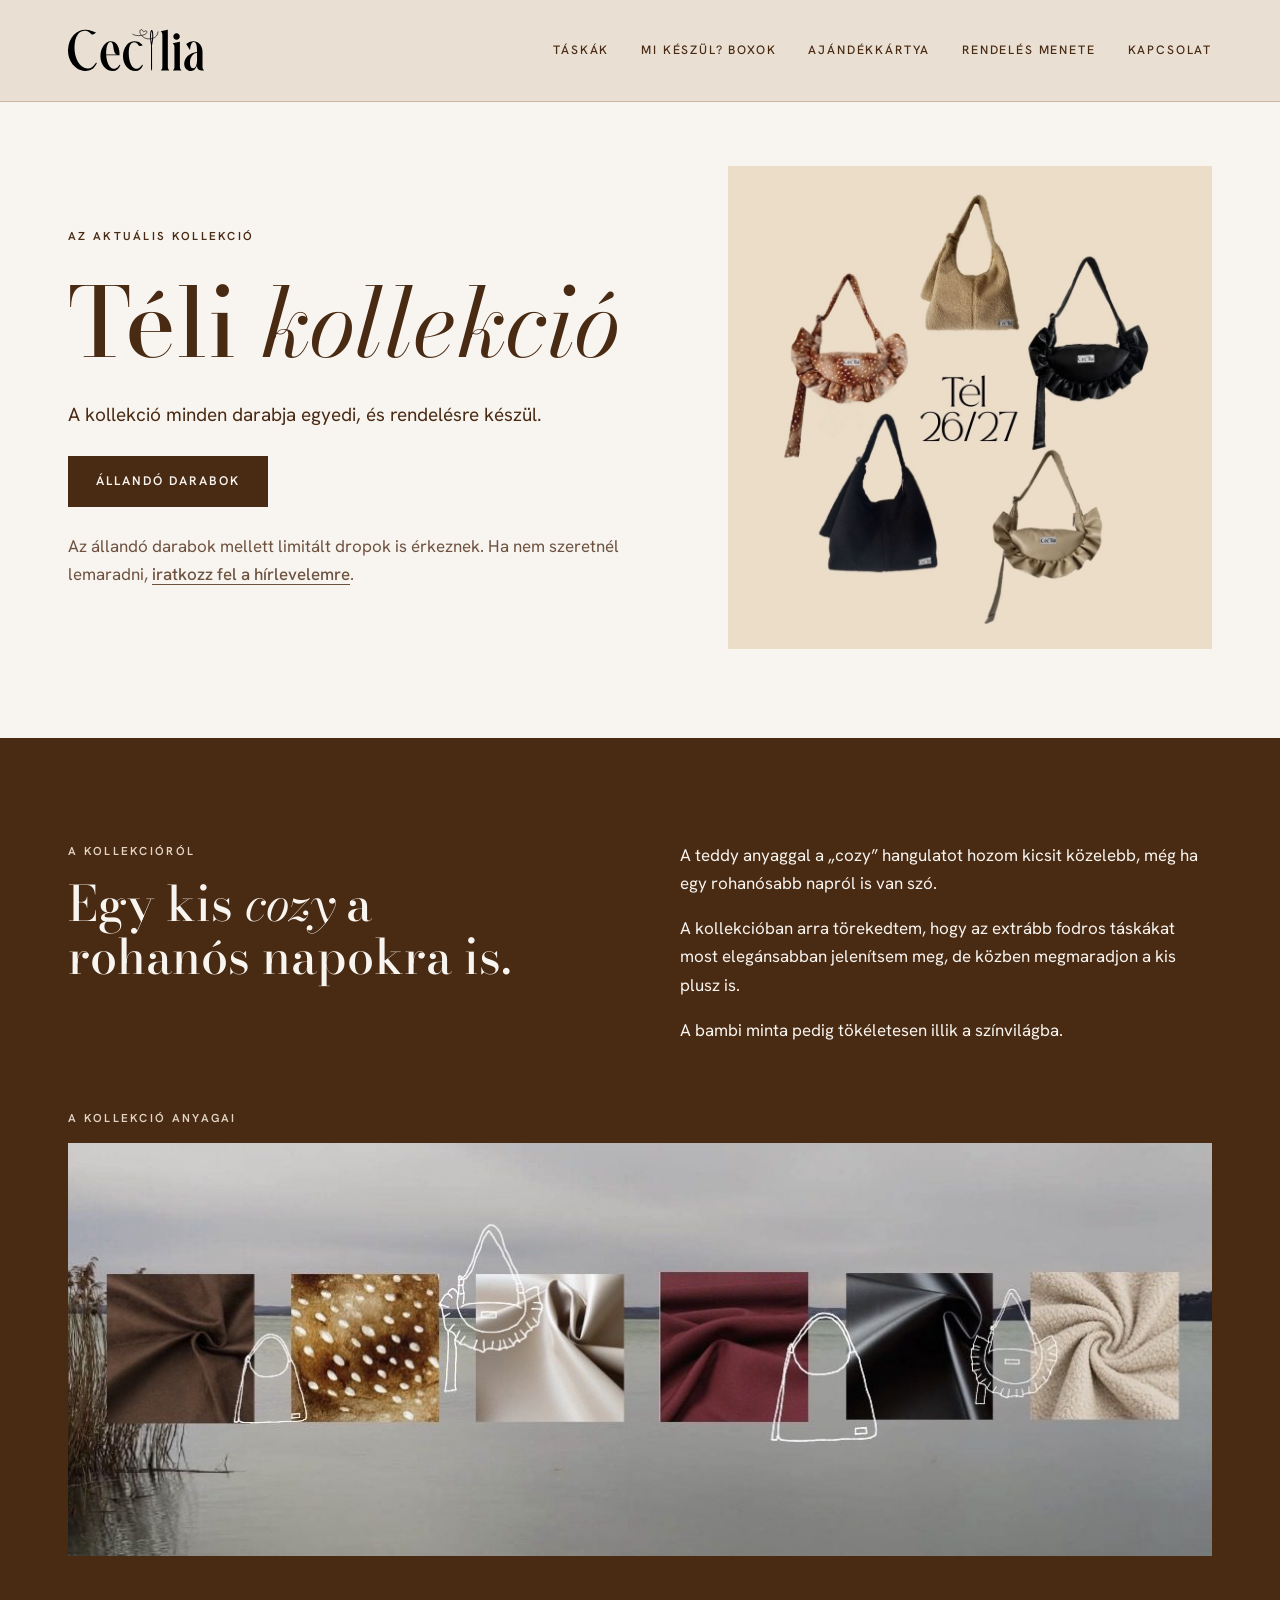
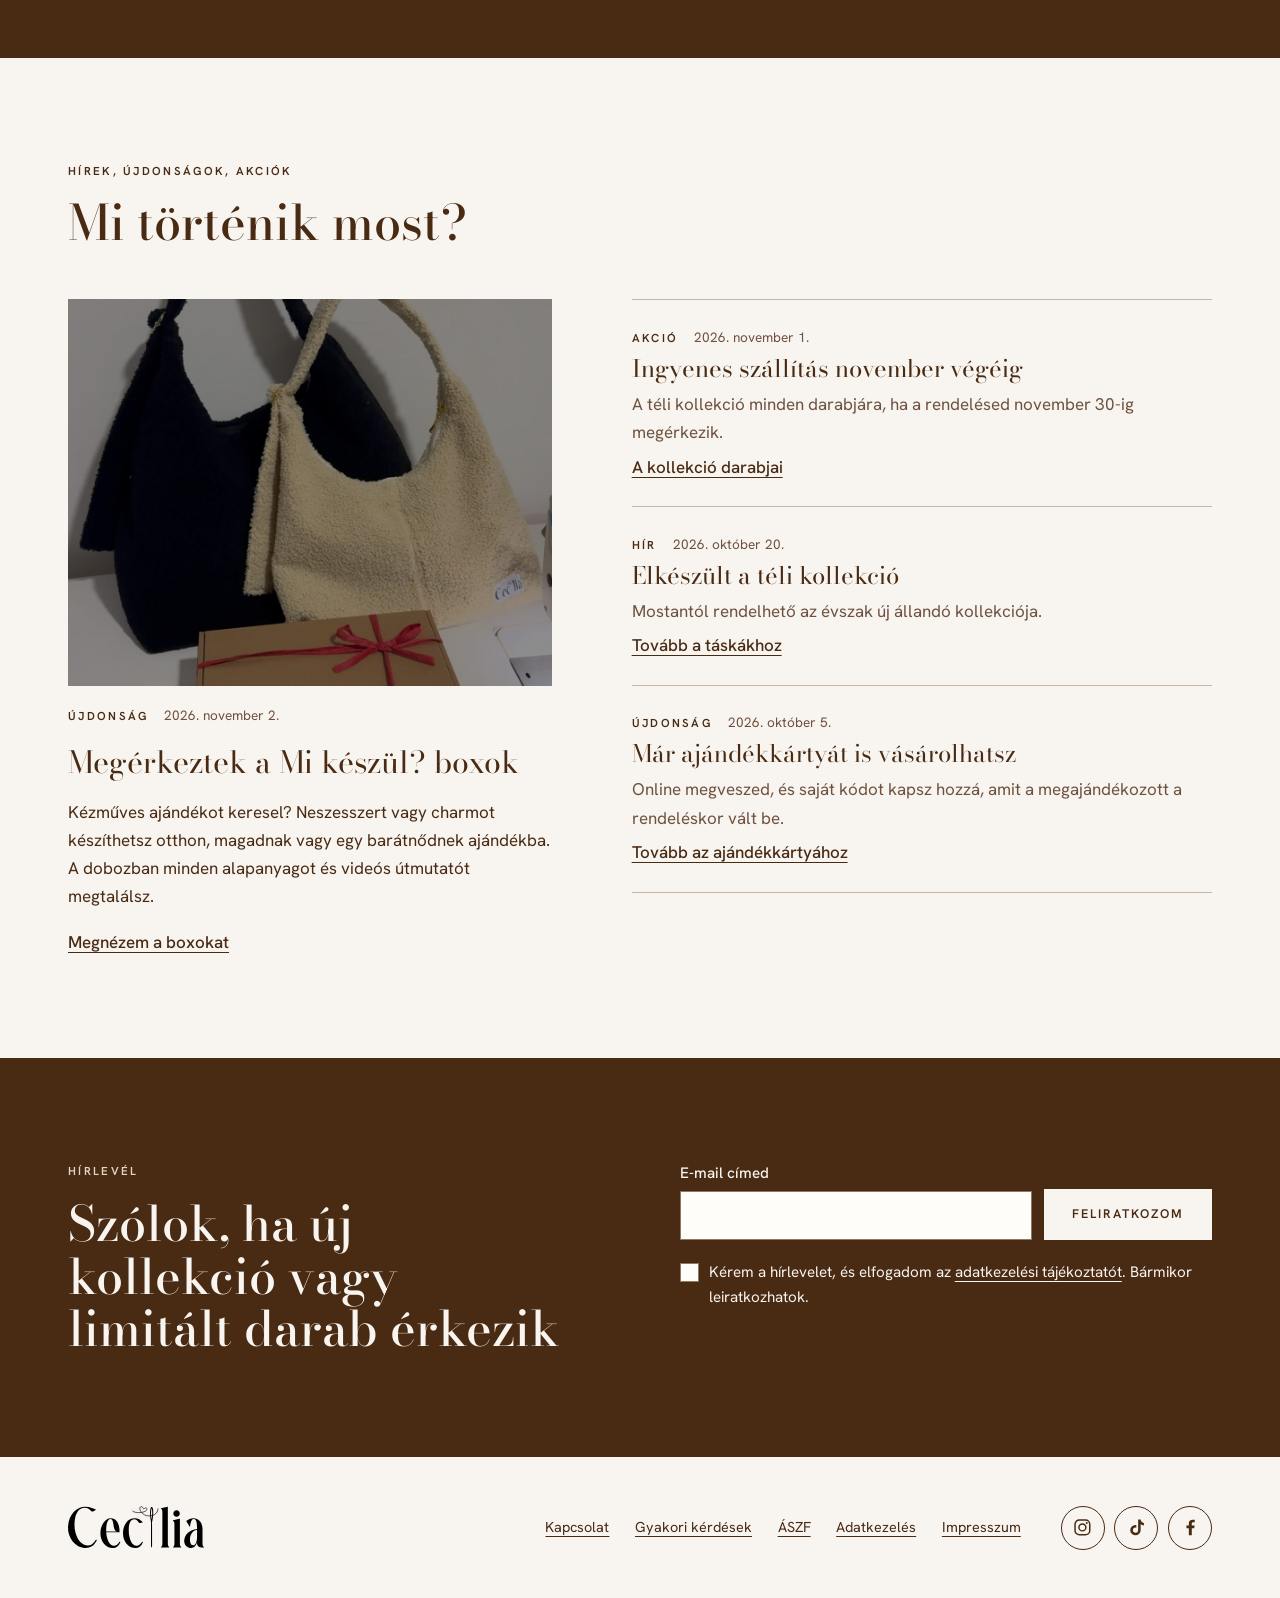
==== commit d5460539: "Necessary changes" ====
--- a/index.html
+++ b/index.html
@@ -42,7 +42,7 @@
 ul, ol { list-style: none; }
 fieldset { border: 0; min-width: 0; }
 legend { padding: 0; }
-h1, h2 { font-family: var(--display); font-weight: 400; line-height: 1.06; text-wrap: balance; }
+h1, h2 { font-family: var(--display); font-weight: 500; font-variation-settings: "opsz" 24; line-height: 1.08; text-wrap: balance; }
 h1 { font-size: clamp(3rem, 7.5vw, 6rem); }
 h2 { font-size: clamp(2rem, 3.8vw, 3.1rem); }
 h3 { font-size: 1.125rem; font-weight: 500; line-height: 1.35; }
@@ -82,7 +82,19 @@
 .demo { background: var(--bezs); color: #6E5240; font-size: .8rem; line-height: 1.4; padding-block: .45rem; }
 
 /* Fejléc */
-.site-head { background: var(--ivory); }
+.site-head { background: var(--bezs); border-bottom: 1px solid var(--vonal); position: relative; z-index: 10; }
+.menu-btn { display: none; align-items: center; gap: .6rem; background: transparent; border: 1px solid #8F7762; color: #492A13; font: 600 .72rem/1 var(--body); letter-spacing: .16em; text-transform: uppercase; padding: .75rem .9rem; min-height: 2.75rem; cursor: pointer; border-radius: 0; }
+.menu-btn i { display: grid; gap: 4px; width: 18px; }
+.menu-btn i::before, .menu-btn i::after, .menu-btn i b { content: ""; display: block; height: 1.5px; background: currentColor; }
+@media (max-width: 759px) {
+  .menu-btn { display: inline-flex; }
+  .site-head .nav { flex-basis: 100%; display: none; }
+  .site-head.open .nav { display: block; }
+  .nav ul { flex-direction: column; gap: 0; padding-block: .25rem .5rem; }
+  .nav li + li { border-top: 1px solid var(--vonal); }
+  .nav a { padding: .95rem 0; border-bottom: 0; }
+  .nav a[aria-current="page"] { border-bottom: 0; text-decoration: underline; text-underline-offset: 6px; }
+}
 .site-head .wrap { display: flex; flex-wrap: wrap; align-items: center; justify-content: space-between; gap: .75rem 2rem; padding-block: 1.25rem; }
 .logo-link { display: block; line-height: 0; }
 .logo { display: block; width: 136px; height: auto; }
@@ -112,6 +124,8 @@
 .swatches { display: grid; grid-template-columns: repeat(3, 1fr); gap: 1.25rem .75rem; margin-top: .5rem; }
 @media (min-width: 560px) { .swatches { grid-template-columns: repeat(6, 1fr); } }
 .swatch { display: grid; gap: .5rem; font-size: .85rem; }
+.fabric-wrap { display: grid; gap: 1rem; padding-bottom: clamp(3.5rem, 8vw, 7rem); margin-top: calc(-1 * clamp(1rem, 3vw, 2.5rem)); }
+.fabric-wrap img { display: block; width: 100%; height: auto; }
 .swatch i { display: block; aspect-ratio: 3 / 4; background: var(--c); border: 1px solid #7A5F4B; }
 
 /* Főoldal: hírek */
@@ -239,21 +253,26 @@
 .faq-item p { padding-bottom: 1.25rem; color: var(--halk); max-width: 38rem; }
 .faq-item p.todo { font-style: italic; }
 
-/* Felugró reklám */
-.promo { border: 0; padding: 0; margin: auto; width: min(92vw, 760px); max-height: 92vh; background: var(--ivory); color: var(--kave); box-shadow: 0 24px 60px rgba(47,26,11,.35); }
-.promo::backdrop { background: rgba(47,26,11,.55); }
-.promo[open] { animation: promo-in .35s ease-out; }
-@keyframes promo-in { from { opacity: 0; transform: translateY(16px); } to { opacity: 1; transform: none; } }
-@media (prefers-reduced-motion: reduce) { .promo[open] { animation: none; } }
-.promo-inner { display: grid; position: relative; outline: 1px dashed #8F7762; outline-offset: -9px; }
-.promo-inner.has-img { grid-template-columns: 1fr; }
-@media (min-width: 640px) { .promo-inner.has-img { grid-template-columns: 5fr 6fr; } }
-.promo-img { background: var(--homok); min-height: 180px; }
-.promo-img img { display: block; width: 100%; height: 100%; max-height: 40vh; object-fit: cover; }
-@media (min-width: 640px) { .promo-img img { max-height: none; } }
-.promo-copy { display: grid; gap: 1rem; align-content: center; justify-items: start; padding: clamp(1.75rem, 4vw, 3rem); }
-.promo-copy h2 { font-size: clamp(1.8rem, 3.4vw, 2.5rem); }
-.promo-close { position: absolute; top: .9rem; right: .9rem; width: 2.5rem; height: 2.5rem; display: grid; place-items: center; background: var(--ivory); color: #492A13; border: 1px solid var(--vonal); border-radius: 0; font: 400 1.5rem/1 var(--display); cursor: pointer; z-index: 1; }
+/* Kiemelt értesítés: kis kártya a sarokban, nem takarja el az oldalt és nem veszi el a fókuszt */
+.promo { position: fixed; z-index: 20; right: max(1.25rem, env(safe-area-inset-right, 0px)); bottom: max(1.25rem, env(safe-area-inset-bottom, 0px)); width: min(360px, calc(100vw - 2rem));
+  display: grid; background: var(--ivory); color: #492A13; --halk: #6E5240; box-shadow: 0 12px 32px rgba(47,26,11,.22); outline: 1px dashed #8F7762; outline-offset: -7px; }
+.promo[hidden] { display: none; }
+@media (max-width: 559px) {
+  .promo { left: .75rem; right: .75rem; bottom: max(.75rem, env(safe-area-inset-bottom, 0px)); width: auto; outline-offset: -5px; }
+  .promo-img { display: none; }
+  .promo-copy { gap: .4rem; padding: 1rem 1.1rem 1.1rem; }
+  .promo-copy h2 { font-size: 1.2rem; }
+  .promo-copy p { display: none; }
+  .promo-copy .tag { font-size: .65rem; padding: .3rem .55rem; }
+  .promo-copy .btn { padding: .65rem .9rem; font-size: .72rem; }
+  .promo-close { top: .3rem; right: .3rem; }
+}
+.promo-img img { display: block; width: 100%; aspect-ratio: 16 / 9; object-fit: cover; }
+.promo-copy { display: grid; gap: .6rem; justify-items: start; padding: 1.4rem 1.5rem 1.5rem; }
+.promo-copy h2 { font-size: 1.5rem; padding-right: 2rem; }
+.promo-copy p { font-size: .95rem; line-height: 1.5; }
+.promo-copy .btn { padding: .75rem 1.1rem; }
+.promo-close { position: absolute; top: .55rem; right: .55rem; width: 2.75rem; height: 2.75rem; display: grid; place-items: center; background: var(--ivory); color: #492A13; border: 0; border-radius: 0; font: 400 1.6rem/1 var(--display); cursor: pointer; }
 .promo-close:hover { background: var(--bezs); }
 .legal-block { display: grid; gap: .4rem; padding-block: 1.5rem; border-top: 1px solid var(--vonal); max-width: 44rem; }
 </style>
@@ -304,7 +323,8 @@
 <header class="site-head">
   <div class="wrap">
     <a class="logo-link" href="#fooldal" aria-label="Cecília, főoldal"><svg class="logo" viewBox="0 0 672 302" aria-hidden="true"><use href="#cecilia-logo"></use></svg></a>
-    <nav class="nav" aria-label="Fő menü">
+    <button class="menu-btn" type="button" aria-expanded="false" aria-controls="fomenu"><i aria-hidden="true"><b></b></i>Menü</button>
+    <nav class="nav" id="fomenu" aria-label="Fő menü">
       <ul>
         <li><a href="#taskak" data-nav="taskak">Táskák</a></li>
         <li><a href="#boxok" data-nav="boxok">Mi készül? boxok</a></li>
@@ -326,9 +346,10 @@
         <span class="eyebrow">Az aktuális kollekció</span>
         <h1 tabindex="-1" id="home-title"></h1>
         <p class="lead" id="home-intro"></p>
-        <a class="btn" href="#taskak">A kollekció darabjai</a>
-      </div>
-      <figure class="hero-art"><img width="919" height="1152" alt="A téli kollekció anyagmintái és táskavázlatai egy tóparti fotón: barna, bordó, gyöngyházfehér, fekete, őzmintás és krémszínű szőrmés anyagok." src="img/teli-kollekcio.jpg"></figure>
+        <a class="btn" href="#taskak" id="home-cta">Állandó darabok</a>
+        <p class="muted" id="home-drop" hidden></p>
+      </div>
+      <figure class="hero-art"><img width="996" height="994" alt="" src="img/tel-2627.jpg"></figure>
     </div>
   </div>
 
@@ -339,10 +360,16 @@
         <h2 id="home-quote"></h2>
       </div>
       <div class="stack">
-        <p id="home-story"></p>
-        <p class="eyebrow" style="margin-top:1rem">A kollekció színei</p>
-        <div class="swatches" id="home-swatches"></div>
-      </div>
+        <div class="stack" id="home-story"></div>
+        <div id="home-swatches-wrap">
+          <p class="eyebrow" style="margin-top:1rem">A kollekció színei</p>
+          <div class="swatches" id="home-swatches"></div>
+        </div>
+      </div>
+    </div>
+    <div class="wrap fabric-wrap" id="home-fabric" hidden>
+      <p class="eyebrow">A kollekció anyagai</p>
+      <img id="home-fabric-img" src="" alt="">
     </div>
   </section>
 
@@ -398,9 +425,10 @@
 <!-- BOXOK -->
 <div data-view="boxok" hidden>
   <div class="dark"><div class="wrap"><div class="page-head">
-      <span class="eyebrow">Otthoni készítőknek</span>
+      <span class="eyebrow">Magadnak vagy ajándékba</span>
       <h1 tabindex="-1">Mi készül? boxok</h1>
-      <p class="lead">Egy doboz, benne minden alapanyaggal és videós útmutatóval. Neked csak a kedved kell hozzá.</p>
+      <p class="lead">Tökéletes ajándék magadnak vagy egy alkotni vágyónak. Egy doboz, benne minden alapanyaggal és videós útmutatóval, neked csak a kedved kell hozzá.</p>
+      <p>A boxokba a táskák varrása során megmaradt anyagdarabok kerülnek. Így minden darab új életet kap, és semmi sem megy kárba.</p>
     </div></div></div>
   <div class="wrap">
     <section class="section" id="box-list"></section>
@@ -410,7 +438,7 @@
       <ol class="steps compact">
         <li><span class="n">1</span><h3>Megrendeled a boxot</h3><p>Kitöltöd a lenti rendelési lapot, én pedig e-mailben válaszolok a részletekkel.</p></li>
         <li><span class="n">2</span><h3>Megkapod a dobozt</h3><p>Benne van minden alapanyag, amire a készítéshez szükséged lesz.</p></li>
-        <li><span class="n">3</span><h3>Elkészíted a videó alapján</h3><p>A videós útmutatót a saját tempódban követheted.</p></li>
+        <li><span class="n">3</span><h3>Elkészíted a videó alapján</h3><p>A dobozban találsz egy QR-kódot. Beolvasod a telefonoddal, és már nézheted is a videós útmutatót, a saját tempódban.</p></li>
       </ol>
     </section>
   </div>
@@ -496,7 +524,7 @@
         <li><span class="n">2</span><h3>Kitöltöd a rendelési lapot</h3><p>Megadod a választott táskát, a színt és az elérhetőségeidet. Ekkor még nem kell fizetned.</p></li>
         <li><span class="n">3</span><h3>E-mailben visszaigazolom</h3><p>Megírom a végösszeget, a fizetés módját és azt, hogy mikorra készül el a táskád.</p></li>
         <li><span class="n">4</span><h3>Elkészítem a táskádat</h3><p>Egyedül varrok, így a táskádon az első vágástól az utolsó öltésig én dolgozom.</p></li>
-        <li><span class="n">5</span><h3>Úton hozzád</h3><p>Amikor feladom a csomagot, e-mailben szólok.</p></li>
+        <li><span class="n">5</span><h3>Úton hozzád</h3><p>Amikor elkészült a táskád, szólok. A csomag feladásáról a futárszolgálat küld értesítést.</p></li>
       </ol>
     </section>
   </div>
@@ -536,7 +564,7 @@
   <div class="dark"><div class="wrap"><div class="page-head">
       <span class="eyebrow">Írj nekem bátran</span>
       <h1 tabindex="-1">Kapcsolat</h1>
-      <p class="lead">Kérdésed van egy táskáról, egy rendelésről vagy egy boxról? Írj az űrlapon, és e-mailben válaszolok.</p>
+      <p class="lead">Kérdésed van egy táskáról, egy rendelésről vagy egy boxról? Írj az űrlapon, és e-mailben válaszolok. Ha visszajelzésed van, azt is írd meg nyugodtan, minden üzenetnek örülök.</p>
   </div></div></div>
   <section class="sand">
     <div class="wrap section split">
@@ -588,7 +616,7 @@
 </main>
 
 <!-- HÍRLEVÉL: minden oldal alján, felugró ablak nélkül -->
-<section class="dark" aria-labelledby="news-title">
+<section class="dark" id="hirlevel" aria-labelledby="news-title">
   <div class="wrap section news">
     <div class="stack">
       <span class="eyebrow">Hírlevél</span>
@@ -631,18 +659,16 @@
   </div>
 </footer>
 
-<dialog class="promo" id="promo" aria-labelledby="promo-title">
-  <div class="promo-inner">
-    <button type="button" class="promo-close" id="promo-close" aria-label="Bezárás">×</button>
-    <div class="promo-img" id="promo-img" hidden></div>
-    <div class="promo-copy">
-      <span class="tag" id="promo-tag" hidden></span>
-      <h2 id="promo-title"></h2>
-      <p class="muted" id="promo-text"></p>
-      <a class="btn" id="promo-link" href="#taskak"></a>
-    </div>
+<aside class="promo" id="promo" aria-labelledby="promo-title" hidden>
+  <div class="promo-img" id="promo-img" hidden></div>
+  <button type="button" class="promo-close" id="promo-close" aria-label="Értesítés bezárása">×</button>
+  <div class="promo-copy">
+    <span class="tag" id="promo-tag" hidden></span>
+    <h2 id="promo-title"></h2>
+    <p class="muted" id="promo-text"></p>
+    <a class="btn" id="promo-link" href="#taskak"></a>
   </div>
-</dialog>
+</aside>
 
 <script>
 /* A kínálat a data/ mappa JSON-fájljaiból töltődik be. Szerkesztés: sewbycecilia.hu/admin */
@@ -653,7 +679,7 @@
 function loadData(d) {
   const k = d.kollekcio;
   SEASON = k.evszak;
-  KOLLEKCIO = { intro: k.bevezeto, quote: k.idezet, story: k.tortenet, foto: k.foto, fotoLeiras: k.fotoLeiras, colors: (k.szinek || []).map(c => [c.nev, c.szin]) };
+  KOLLEKCIO = { intro: k.bevezeto, drop: k.dropSzoveg, cta: k.gombSzoveg, quote: k.idezet, story: k.tortenet, foto: k.foto, fotoLeiras: k.fotoLeiras, anyagFoto: k.anyagFoto, anyagLeiras: k.anyagLeiras, colors: (k.szinek || []).map(c => [c.nev, c.szin]) };
   HIREK = (d.hirek.hirek || []).map(h => ({ type: h.tipus, date: h.datum, title: h.cim, text: h.szoveg, link: h.link, linkText: h.linkSzoveg, foto: h.foto }));
   BAGS = (d.taskak.taskak || []).map((t, i) => ({ id: slug(t.nev) || 'taska-' + i, name: t.nev, kind: t.rajz || 'tote', tone: TONES[i % 3], fill: FILLS[t.rajz || 'tote'], price: Number(t.ar) || 0,
     type: t.tipus === 'limitalt' ? 'limited' : 'collection', stock: Number(t.keszlet) || 0, colors: (t.szinek && t.szinek.length) ? t.szinek : ['Egyedi'], foto: t.foto }));
@@ -720,7 +746,10 @@
 $('#home-title').innerHTML = esc(seasonWords.slice(0, -1).join(' ')) + ' <em>' + esc(seasonWords[seasonWords.length - 1]) + '</em>';
 $('#home-intro').textContent = KOLLEKCIO.intro;
 $('#home-quote').innerHTML = emText(KOLLEKCIO.quote);
-$('#home-story').textContent = KOLLEKCIO.story;
+$('#home-story').innerHTML = String(KOLLEKCIO.story || '').split(/\n+/).filter(t => t.trim()).map(t => `<p>${esc(t.trim())}</p>`).join('');
+if (KOLLEKCIO.cta) $('#home-cta').textContent = KOLLEKCIO.cta;
+if (KOLLEKCIO.drop) { $('#home-drop').innerHTML = esc(KOLLEKCIO.drop).replace(/\[(.+?)\]/, '<a class="textlink" href="#hirlevel" data-scroll="hirlevel">$1</a>'); $('#home-drop').hidden = false; }
+if (KOLLEKCIO.anyagFoto) { $('#home-fabric-img').src = KOLLEKCIO.anyagFoto; $('#home-fabric-img').alt = KOLLEKCIO.anyagLeiras || ''; $('#home-fabric').hidden = false; $('#home-swatches-wrap').hidden = true; }
 $('#home-swatches').innerHTML = KOLLEKCIO.colors.map(c => `<div class="swatch"><i style="--c:${c[1]}"></i><span>${esc(c[0])}</span></div>`).join('');
 const hirTop = h => `<div class="hir-top"><span class="eyebrow">${esc(h.type)}</span><span class="hir-date">${esc(h.date)}</span></div>`;
 $('#home-news').innerHTML = !HIREK.length ? '' : `<article class="hir-lead">
@@ -876,6 +905,14 @@
   window.scrollTo(0, 0);
 }
 window.addEventListener('hashchange', route);
+const head = $('.site-head'), menuBtn = $('.menu-btn');
+const setMenu = open => { head.classList.toggle('open', open); menuBtn.setAttribute('aria-expanded', String(open)); };
+menuBtn.addEventListener('click', () => setMenu(!head.classList.contains('open')));
+$$('.nav a').forEach(a => a.addEventListener('click', () => setMenu(false)));
+document.addEventListener('click', e => {
+  const sc = e.target.closest('[data-scroll]');
+  if (sc) { e.preventDefault(); document.getElementById(sc.dataset.scroll).scrollIntoView({ block: 'start' }); }
+});
 document.addEventListener('click', e => {
   const pick = e.target.closest('[data-pick]');
   if (pick) {
@@ -980,14 +1017,15 @@
   .then(([kollekcio, hirek, taskak, boxok, gyik, ajandekkartya]) => { loadData({ kollekcio, hirek, taskak, boxok, gyik, ajandekkartya }); start(); })
   .catch(err => { console.error(err); document.querySelector('main').insertAdjacentHTML('afterbegin', '<div class="wrap section"><p>Az oldal tartalma most nem töltődött be. Frissítsd az oldalt, vagy írj a sewbycecilia@gmail.com címre.</p></div>'); });
 
-/* Felugró reklám: a data/popup.json-ból, munkamenetenként egyszer jelenik meg */
+/* Kiemelt értesítés: a data/popup.json-ból (szerkesztés: admin, „Kiemelt értesítés”).
+   Kis kártya a jobb alsó sarokban, munkamenetenként egyszer. Nem takar el semmit és nem veszi el a fókuszt. */
 fetch('data/popup.json', { cache: 'no-cache' }).then(r => r.ok ? r.json() : null).then(p => {
   if (!p || !p.aktiv || !p.cim) return;
-  if (p.lejarat && new Date() > new Date(p.lejarat + 'T23:59:59')) return;
+  if (p.lejarat && new Date() > new Date(String(p.lejarat).slice(0, 10) + 'T23:59:59')) return;
   const key = 'promo-seen:' + p.cim;
   try { if (sessionStorage.getItem(key)) return; } catch (_) {}
-  const dlg = $('#promo');
-  if (!dlg || typeof dlg.showModal !== 'function') return;
+  const box = $('#promo');
+  if (!box) return;
   $('#promo-title').innerHTML = emText(p.cim);
   $('#promo-text').textContent = p.szoveg || '';
   $('#promo-text').hidden = !p.szoveg;
@@ -997,14 +1035,12 @@
   if (p.foto) {
     const img = document.createElement('img'); img.src = p.foto; img.alt = '';
     $('#promo-img').replaceChildren(img); $('#promo-img').hidden = false;
-    $('.promo-inner', dlg).classList.add('has-img');
   }
-  const close = () => dlg.close();
+  const close = () => { box.hidden = true; try { sessionStorage.setItem(key, '1'); } catch (_) {} };
   $('#promo-close').addEventListener('click', close);
   link.addEventListener('click', close);
-  dlg.addEventListener('click', e => { if (e.target === dlg) close(); });
-  dlg.addEventListener('close', () => { try { sessionStorage.setItem(key, '1'); } catch (_) {} });
-  setTimeout(() => { if (!document.querySelector('dialog[open]')) dlg.showModal(); }, Math.max(0, Number(p.kesleltetes) || 0) * 1000);
+  document.addEventListener('keydown', e => { if (e.key === 'Escape' && !box.hidden) close(); });
+  setTimeout(() => { box.hidden = false; }, Math.max(0, Number(p.kesleltetes) || 0) * 1000);
 }).catch(() => {});
 </script>
 </body>
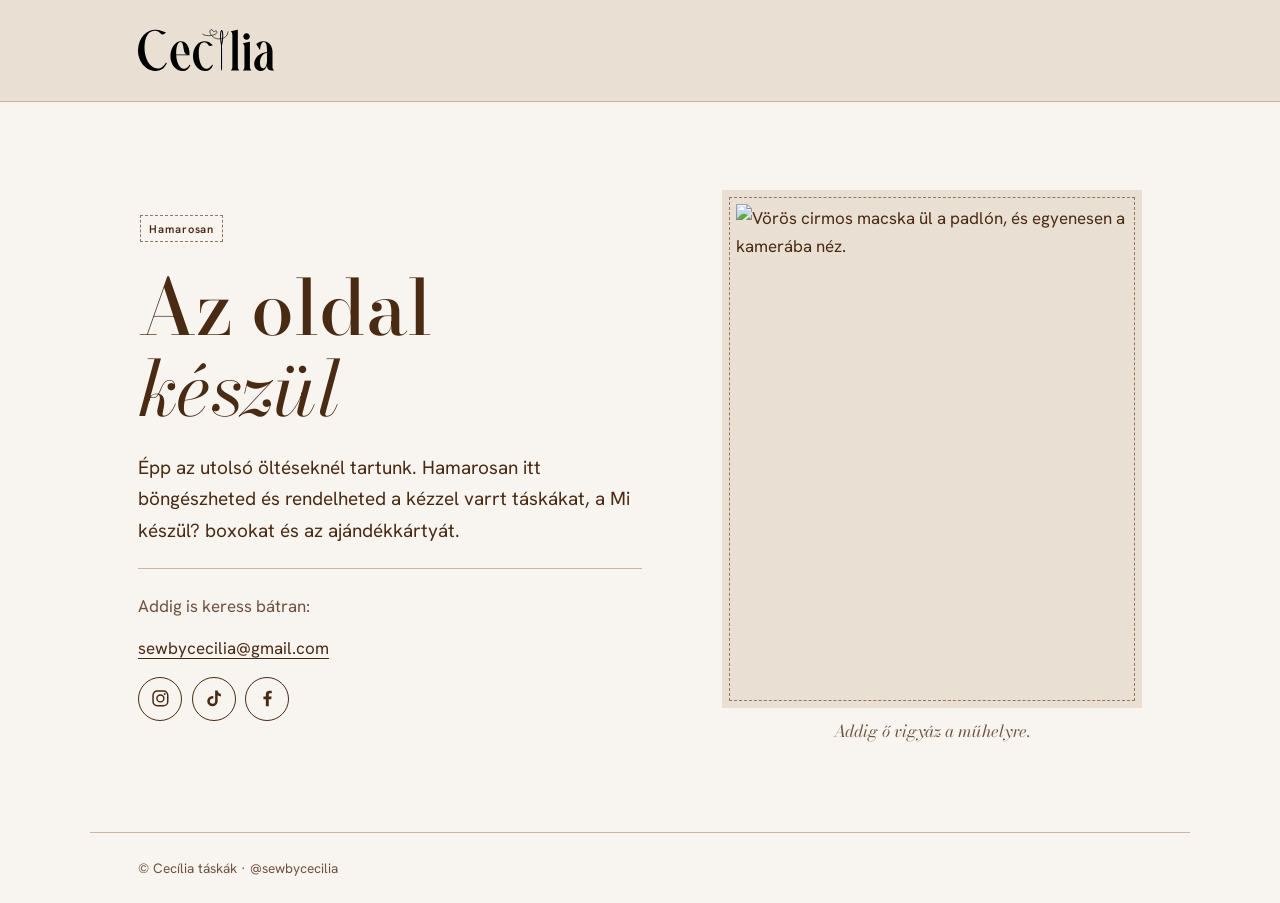
==== commit 1f4d8c85: "coming soon page added" ====
--- a/index.html
+++ b/index.html
@@ -3,287 +3,53 @@
 <head>
 <meta charset="utf-8">
 <meta name="viewport" content="width=device-width,initial-scale=1,viewport-fit=cover">
-<title>Cecília táskák</title>
-<meta name="description" content="Kézzel varrt táskák, Mi készül? boxok és ajándékkártya. Rendelés online, a rendelési lappal.">
-<meta property="og:title" content="Cecília táskák">
-<meta property="og:description" content="Kézzel varrt táskák, Mi készül? boxok és ajándékkártya.">
-<meta property="og:image" content="https://sewbycecilia.hu/img/teli-kollekcio.jpg">
-<meta property="og:url" content="https://sewbycecilia.hu/">
-<meta property="og:type" content="website">
+<title>Cecília táskák · hamarosan</title>
+<meta name="description" content="Készül Cecília kézzel varrt táskáinak weboldala. Addig az Instagramon és e-mailben érsz el.">
+<meta property="og:title" content="Cecília táskák · hamarosan">
+<meta property="og:description" content="Készül a weboldal. Addig az Instagramon és e-mailben érsz el.">
+<meta property="og:image" content="https://sewbycecilia.hu/img/tel-2627.jpg">
 <link rel="icon" href="favicon.svg" type="image/svg+xml">
-<link rel="preload" href="fonts/hanken-grotesk-latin-wght-normal.woff2" as="font" type="font/woff2" crossorigin>
 <link rel="stylesheet" href="fonts/fonts.css">
-<style>body{margin:0;padding:0}img{max-width:100%}[hidden]:not([hidden=until-found i]){display:none!important}</style>
 <style>
-/* Elrendezés: elegáns divatház-katalógus. Sok levegő, finom vonalak, a köszönőkártya színei: törtfehér alap és #492A13 barna, köztük ugyanezek világosabb árnyalatai.
-   Tudatosan egyetlen, világos megjelenés: a fekete logó mindig világos alapon áll. Nincs animáció és felugró ablak. */
-:root {
-  --ivory: #F8F4EF;     /* alap háttér, fejléc */
-  --bezs: #E9DFD3;      /* világos sávok */
-  --homok: #DDCFBF;     /* középtónus */
-  --teve: #8F7762;      /* varrásvonalak */
-  --konyak: #2F1A0B;    /* gombok és linkek sötétebb állapota */
-  --dio: #492A13;       /* sötét sávok, gombok */
-  --kave: #492A13;      /* szöveg */
-  --halk: #6E5240;      /* másodlagos szöveg */
-  --vonal: #C9B5A1;     /* hajszálvonalak */
-  --hiba: #8C2B1A;
-  --cimke: #492A13;
-  --display: "Bodoni Moda", "Didot", "Bodoni 72", Georgia, serif;
-  --body: "Hanken Grotesk", "Helvetica Neue", Arial, sans-serif;
-  color-scheme: light;
-}
+/* Ideiglenes „készül az oldal” lap. A teljes oldal az elonezet.html-ben van. */
+:root { --ivory:#F8F4EF; --bezs:#E9DFD3; --dio:#492A13; --halk:#6E5240; --vonal:#C9B5A1; --teve:#8F7762;
+  --display:"Bodoni Moda","Didot","Bodoni 72",Georgia,serif; --body:"Hanken Grotesk","Helvetica Neue",Arial,sans-serif; color-scheme: light; }
 * { box-sizing: border-box; }
-html { background: var(--ivory); }
-body { background: var(--ivory); color: var(--kave); font: 400 17px/1.65 var(--body); }
-.wrap { max-width: 1240px; margin-inline: auto; padding-left: max(20px, env(safe-area-inset-left, 0px)); padding-right: max(20px, env(safe-area-inset-right, 0px)); }
-@media (min-width: 700px) { .wrap { padding-left: max(48px, env(safe-area-inset-left, 0px)); padding-right: max(48px, env(safe-area-inset-right, 0px)); } }
-h1, h2, h3, p, ul, ol, fieldset, figure { margin: 0; padding: 0; }
-ul, ol { list-style: none; }
-fieldset { border: 0; min-width: 0; }
-legend { padding: 0; }
-h1, h2 { font-family: var(--display); font-weight: 500; font-variation-settings: "opsz" 24; line-height: 1.08; text-wrap: balance; }
-h1 { font-size: clamp(3rem, 7.5vw, 6rem); }
-h2 { font-size: clamp(2rem, 3.8vw, 3.1rem); }
-h3 { font-size: 1.125rem; font-weight: 500; line-height: 1.35; }
-h1 em, h2 em { font-weight: 400; }
+html, body { margin: 0; background: var(--ivory); color: var(--dio); }
+body { font: 400 17px/1.65 var(--body); min-height: 100vh; display: grid; grid-template-rows: auto 1fr auto; }
+h1, p { margin: 0; }
 a { color: inherit; text-underline-offset: 4px; text-decoration-thickness: 1px; }
 :focus-visible { outline: 2px solid currentColor; outline-offset: 3px; }
-h1:focus { outline: none; }
-.lead { font-size: 1.1875rem; line-height: 1.6; max-width: 32em; }
+.wrap { max-width: 1100px; margin-inline: auto; padding-inline: max(20px, env(safe-area-inset-left, 0px)); }
+@media (min-width: 700px) { .wrap { padding-inline: 48px; } }
+header { background: var(--bezs); border-bottom: 1px solid var(--vonal); }
+header .wrap { padding-block: 1.25rem; }
+.logo { display: block; width: 136px; height: auto; }
+main .wrap { display: grid; gap: 2.5rem; align-items: center; padding-block: clamp(2.5rem, 7vw, 5.5rem); }
+main .wrap > * { min-width: 0; }
+@media (min-width: 820px) { main .wrap { grid-template-columns: 6fr 5fr; gap: 5rem; } }
+.copy { display: grid; gap: 1.4rem; justify-items: start; }
+.eyebrow { font-size: .72rem; font-weight: 600; letter-spacing: .2em; text-transform: uppercase; }
+h1 { font: 500 clamp(2.6rem, 6.5vw, 4.8rem)/1.06 var(--display); font-variation-settings: "opsz" 24; text-wrap: balance; }
+h1 em { font-weight: 400; }
+.lead { font-size: 1.1875rem; max-width: 30em; }
 .muted { color: var(--halk); }
-.small { font-size: .9rem; }
-.eyebrow { font-size: .72rem; font-weight: 600; letter-spacing: .2em; text-transform: uppercase; color: var(--cimke); }
-.stack { display: grid; gap: 1.1rem; align-content: start; }
-.stack > * { min-width: 0; }
-.stitch { border: 0; border-top: 1px solid var(--vonal); margin: 0; }
-
-/* Sötét és tónusos sávok: a színeket helyben írják felül */
-.dark { background: var(--dio); color: var(--ivory); --kave: #F8F4EF; --halk: #DCCFC1; --vonal: #7A5F4B; --cimke: #E2D5C6; --hiba: #F6C9B8; }
-.sand { background: var(--bezs); }
-
-/* Varrott címke */
-.tag { display: inline-block; background: var(--ivory); color: #492A13; font-size: .7rem; font-weight: 600; letter-spacing: .08em; padding: .4rem .7rem; outline: 1px dashed #8F7762; outline-offset: -3px; }
-.tag.off { background: #E9DFD3; color: #6E5240; }
-
-.btn { display: inline-block; font: 600 .78rem/1.2 var(--body); letter-spacing: .16em; text-transform: uppercase; background: var(--kave); color: var(--ivory); border: 1px solid var(--kave); border-radius: 0; padding: 1.05rem 1.7rem; text-decoration: none; cursor: pointer; text-align: center; }
-.btn:hover { background: var(--konyak); border-color: var(--konyak); color: #F8F4EF; }
-.btn.ghost { background: transparent; color: var(--kave); }
-.btn.ghost:hover { background: #492A13; border-color: #492A13; color: #F8F4EF; }
-.dark .btn { background: #F8F4EF; color: #492A13; border-color: #F8F4EF; }
-.dark .btn:hover { background: #DDCFBF; border-color: #DDCFBF; color: #492A13; }
-.dark .btn.ghost { background: transparent; color: #F8F4EF; }
-.dark .btn.ghost:hover { background: #F8F4EF; color: #492A13; border-color: #F8F4EF; }
-.btn-row { display: flex; flex-wrap: wrap; gap: .75rem; }
-.textlink { font-weight: 500; text-decoration: underline; }
-.textlink:hover { color: var(--konyak); }
-
-/* Bemutató-sáv: élesítéskor törölhető */
-.demo { background: var(--bezs); color: #6E5240; font-size: .8rem; line-height: 1.4; padding-block: .45rem; }
-
-/* Fejléc */
-.site-head { background: var(--bezs); border-bottom: 1px solid var(--vonal); position: relative; z-index: 10; }
-.menu-btn { display: none; align-items: center; gap: .6rem; background: transparent; border: 1px solid #8F7762; color: #492A13; font: 600 .72rem/1 var(--body); letter-spacing: .16em; text-transform: uppercase; padding: .75rem .9rem; min-height: 2.75rem; cursor: pointer; border-radius: 0; }
-.menu-btn i { display: grid; gap: 4px; width: 18px; }
-.menu-btn i::before, .menu-btn i::after, .menu-btn i b { content: ""; display: block; height: 1.5px; background: currentColor; }
-@media (max-width: 759px) {
-  .menu-btn { display: inline-flex; }
-  .site-head .nav { flex-basis: 100%; display: none; }
-  .site-head.open .nav { display: block; }
-  .nav ul { flex-direction: column; gap: 0; padding-block: .25rem .5rem; }
-  .nav li + li { border-top: 1px solid var(--vonal); }
-  .nav a { padding: .95rem 0; border-bottom: 0; }
-  .nav a[aria-current="page"] { border-bottom: 0; text-decoration: underline; text-underline-offset: 6px; }
-}
-.site-head .wrap { display: flex; flex-wrap: wrap; align-items: center; justify-content: space-between; gap: .75rem 2rem; padding-block: 1.25rem; }
-.logo-link { display: block; line-height: 0; }
-.logo { display: block; width: 136px; height: auto; }
-.nav ul { display: flex; flex-wrap: wrap; gap: .25rem 2rem; }
-.nav a { display: block; padding: .4rem 0; font-weight: 500; font-size: .76rem; letter-spacing: .15em; text-transform: uppercase; text-decoration: none; border-bottom: 1px solid transparent; }
-.nav a:hover { border-bottom-color: var(--vonal); }
-.nav a[aria-current="page"] { border-bottom-color: var(--kave); }
-
-main { display: block; }
-.section { padding-block: clamp(3.5rem, 8vw, 7rem); }
-.section.tight-top { padding-top: 0; }
-.head-block { display: grid; gap: 1rem; margin-bottom: clamp(2rem, 4vw, 3.5rem); max-width: 44rem; }
-.page-head { padding-block: clamp(3rem, 7vw, 6rem); display: grid; gap: 1.25rem; }
-.page-head .lead { color: var(--halk); }
-
-/* Főoldal: kollekció */
-.hero { display: grid; gap: 2.5rem; padding-block: clamp(2rem, 5vw, 4rem) clamp(3rem, 7vw, 6rem); align-items: center; }
-.hero > * { min-width: 0; }
-.hero .copy { display: grid; gap: 1.6rem; justify-items: start; }
-.hero-art img { display: block; width: 100%; height: auto; }
-@media (min-width: 860px) { .hero { grid-template-columns: 6fr 5fr; gap: 5rem; } }
-
-.split { display: grid; gap: 2.5rem; }
-.split > * { min-width: 0; }
-@media (min-width: 860px) { .split { grid-template-columns: 1fr 1fr; gap: 5rem; align-items: start; } }
-
-.swatches { display: grid; grid-template-columns: repeat(3, 1fr); gap: 1.25rem .75rem; margin-top: .5rem; }
-@media (min-width: 560px) { .swatches { grid-template-columns: repeat(6, 1fr); } }
-.swatch { display: grid; gap: .5rem; font-size: .85rem; }
-.fabric-wrap { display: grid; gap: 1rem; padding-bottom: clamp(3.5rem, 8vw, 7rem); margin-top: calc(-1 * clamp(1rem, 3vw, 2.5rem)); }
-.fabric-wrap img { display: block; width: 100%; height: auto; }
-.swatch i { display: block; aspect-ratio: 3 / 4; background: var(--c); border: 1px solid #7A5F4B; }
-
-/* Főoldal: hírek */
-.hirek { display: grid; gap: 2.5rem; }
-.hirek > * { min-width: 0; }
-@media (min-width: 860px) { .hirek { grid-template-columns: 5fr 6fr; gap: 5rem; align-items: start; } }
-.hir-lead { display: grid; gap: 1.1rem; }
-.hir-lead .pic { aspect-ratio: 5 / 4; }
-.hir-lead .pic svg { width: 56%; }
-.hir-list li { display: grid; gap: .4rem; padding-block: 1.6rem; border-top: 1px solid var(--vonal); }
-.hir-list li:last-child { border-bottom: 1px solid var(--vonal); }
-.hir-top { display: flex; flex-wrap: wrap; gap: .25rem 1rem; align-items: baseline; }
-.hir-date { font-size: .85rem; color: var(--halk); font-variant-numeric: tabular-nums; }
-.hir-title { font: 400 1.5rem/1.2 var(--display); }
-
-/* Termékkártya */
-.grid { display: grid; gap: 3rem 2rem; }
-@media (min-width: 640px) { .grid { grid-template-columns: repeat(3, 1fr); } }
-.card { display: grid; gap: 1rem; grid-template-rows: auto 1fr; min-width: 0; }
-.pic { position: relative; aspect-ratio: 4 / 5; display: grid; place-items: center; background: var(--tone, var(--homok)); }
-.pic svg { width: 78%; height: auto; }
-.pic > img { position: absolute; inset: 0; width: 100%; height: 100%; object-fit: cover; }
-.pic .tag { position: absolute; left: .75rem; top: .75rem; }
-.card .info { display: grid; gap: .35rem; align-content: start; }
-.card .meta { display: flex; justify-content: space-between; gap: 1rem; align-items: baseline; }
-.card h3 { font: 400 1.35rem/1.2 var(--display); }
-.price { font-variant-numeric: tabular-nums; white-space: nowrap; }
-.card .btn { margin-top: .75rem; justify-self: start; padding: .8rem 1.2rem; }
-.card.sold .pic svg { opacity: .5; }
-
-/* Űrlap */
-.form { display: grid; gap: 1.25rem; }
-.fields-2 { display: grid; gap: 1.25rem; }
-@media (min-width: 560px) { .fields-2 { grid-template-columns: 1fr 1fr; } }
-.field { display: grid; gap: .35rem; min-width: 0; }
-.field label, .legend { font-weight: 500; font-size: .95rem; }
-.opt { font-weight: 400; color: var(--halk); }
-input[type=text], input[type=email], input[type=tel], input[type=number], select, textarea {
-  width: 100%; font: 400 1rem/1.4 var(--body); color: #492A13; background: #FFFDFA;
-  border: 1px solid #8F7762; border-radius: 0; padding: .75rem .85rem; min-height: 3rem;
-}
-textarea { min-height: 6rem; resize: vertical; }
-input[aria-invalid=true], select[aria-invalid=true] { border-color: var(--hiba); border-width: 2px; }
-.err { color: var(--hiba); font-size: .875rem; font-weight: 500; }
-.check { display: grid; grid-template-columns: auto 1fr; gap: .6rem; align-items: start; font-size: .95rem; }
-.check input { appearance: none; -webkit-appearance: none; display: grid; place-content: center; width: 1.2rem; height: 1.2rem; margin: .22rem 0 0; background: #FFFDFA; border: 1px solid #8F7762; border-radius: 0; cursor: pointer; }
-.check input:checked { background: #492A13; border-color: #492A13; }
-.check input:checked::after { content: ""; width: .34rem; height: .64rem; border: solid #F8F4EF; border-width: 0 2px 2px 0; transform: translateY(-1px) rotate(45deg); }
-.dark .check input:checked { background: #F8F4EF; border-color: #F8F4EF; }
-.dark .check input:checked::after { border-color: #492A13; }
-.form-panel { background: var(--ivory); padding: clamp(1.5rem, 3.5vw, 2.75rem); }
-.notice { display: grid; gap: .8rem; background: var(--ivory); color: #492A13; --halk: #6E5240; padding: 1.75rem; outline: 1px dashed #8F7762; outline-offset: -7px; }
-.notice > * { min-width: 0; }
-.notice:focus { outline: 1px dashed #8F7762; }
-.summary { display: grid; grid-template-columns: auto 1fr; gap: .15rem 1rem; font-size: .95rem; }
-.summary dt { color: var(--halk); }
-.summary dd { margin: 0; overflow-wrap: anywhere; }
-dl { margin: 0; }
-
-/* Lépések */
-.steps { display: grid; }
-.steps li { display: grid; grid-template-columns: 3.5rem 1fr; gap: .25rem 1rem; padding-block: 1.6rem; border-top: 1px solid var(--vonal); }
-.steps li:last-child { border-bottom: 1px solid var(--vonal); }
-.steps .n { font: 400 2.5rem/1 var(--display); color: var(--kave); grid-row: span 2; }
-.steps p { grid-column: 2; color: var(--halk); max-width: 38rem; }
-.steps.compact li { padding-block: 1.2rem; }
-
-/* Boxok */
-.box-row { display: grid; gap: 1.75rem; }
-@media (min-width: 720px) { .box-row { grid-template-columns: 5fr 6fr; gap: 4rem; align-items: center; } .box-row.flip { grid-template-columns: 6fr 5fr; } .box-row.flip .pic { order: 2; } }
-.box-row > * { min-width: 0; }
-.box-row + .box-row { margin-top: clamp(3rem, 6vw, 5rem); }
-.includes { display: grid; gap: .35rem; }
-.includes li { padding-left: 1.4rem; position: relative; }
-.includes li::before { content: ""; position: absolute; left: 0; top: .82em; width: .85rem; border-top: 1px solid var(--konyak); }
-
-/* Ajándékkártya */
-.gift-layout { display: grid; gap: 3rem; }
-.gift-layout > * { min-width: 0; }
-@media (min-width: 900px) { .gift-layout { grid-template-columns: 6fr 5fr; gap: 5rem; align-items: start; } }
-.amounts { display: flex; flex-wrap: wrap; gap: .5rem; margin-top: .5rem; }
-.amounts label { cursor: pointer; }
-.amounts input { position: absolute; opacity: 0; width: 1px; height: 1px; }
-.amounts span { display: block; padding: .65rem .95rem; border: 1px solid #8F7762; font-variant-numeric: tabular-nums; background: #FFFDFA; }
-.amounts input:checked + span { background: var(--dio); color: var(--ivory); border-color: var(--dio); }
-.amounts input:focus-visible + span { outline: 2px solid var(--kave); outline-offset: 2px; }
-.stage { background: var(--dio); padding: clamp(1.25rem, 4vw, 2.5rem); }
-.gcard { background: var(--ivory); color: #492A13; padding: clamp(1.25rem, 4vw, 2rem); position: relative; display: grid; gap: 1.1rem; }
-.gcard::after { content: ""; position: absolute; inset: 8px; border: 1px dashed #8F7762; pointer-events: none; }
-.gcard .top { display: flex; flex-wrap: wrap; justify-content: space-between; gap: .75rem 1rem; align-items: flex-start; }
-.gcard .logo { width: 104px; }
-.gcard .amt { font: 400 clamp(1.9rem, 4.5vw, 2.6rem)/1 var(--display); font-variant-numeric: lining-nums; white-space: nowrap; }
-.gcard .msg { font: italic 400 1.15rem/1.4 var(--display); min-height: 1.6em; overflow-wrap: anywhere; }
-.gcard .who { font-size: .95rem; color: #6E5240; overflow-wrap: anywhere; }
-.code { font-weight: 600; letter-spacing: .1em; font-variant-numeric: tabular-nums; font-size: 1.05rem; overflow-wrap: anywhere; }
-
-/* Hírlevél és lábléc */
-.news { display: grid; gap: 2.5rem; }
-@media (min-width: 860px) { .news { grid-template-columns: 1fr 1fr; gap: 5rem; align-items: start; } }
-.news > * { min-width: 0; }
-.news-row { display: grid; gap: .75rem; }
-@media (min-width: 560px) { .news-row { grid-template-columns: 1fr auto; align-items: end; } }
-.news-row .btn { min-height: 3rem; }
-.site-foot { background: var(--ivory); font-size: .9rem; }
-.site-foot .wrap { display: flex; flex-wrap: wrap; gap: 1.25rem 3rem; justify-content: space-between; align-items: center; padding-block: 2.5rem; }
-.foot-links { display: flex; flex-wrap: wrap; gap: .4rem 1.6rem; }
+.tag { display: inline-block; background: var(--ivory); font-size: .7rem; font-weight: 600; letter-spacing: .08em; padding: .4rem .7rem; outline: 1px dashed var(--teve); outline-offset: -3px; }
+.contact { display: grid; gap: .9rem; padding-top: 1.4rem; border-top: 1px solid var(--vonal); width: 100%; }
 .social { display: flex; flex-wrap: wrap; gap: .6rem; }
-.social a { display: grid; place-items: center; width: 2.75rem; height: 2.75rem; border: 1px solid #492A13; border-radius: 50%; color: #492A13; }
-.social a:hover { background: #492A13; color: #F8F4EF; }
+.social a { display: grid; place-items: center; width: 2.75rem; height: 2.75rem; border: 1px solid var(--dio); border-radius: 50%; }
+.social a:hover { background: var(--dio); color: var(--ivory); }
 .social svg { width: 1.3rem; height: 1.3rem; display: block; }
-.foot-right { display: flex; flex-wrap: wrap; align-items: center; gap: 1rem 2.5rem; }
-.contact-list { display: grid; gap: 1.25rem; margin-top: .75rem; }
-.contact-list > div { display: grid; gap: .5rem; }
-.faq-group { display: grid; gap: 1.25rem; padding-block: clamp(2rem, 4vw, 3.5rem); border-top: 1px solid var(--vonal); }
-.faq-group:first-child { border-top: 0; padding-top: 0; }
-.faq-group:last-child { padding-bottom: 0; }
-.faq-group > * { min-width: 0; }
-@media (min-width: 860px) { .faq-group { grid-template-columns: 4fr 7fr; gap: 4rem; } }
-.faq-item { border-bottom: 1px solid var(--vonal); }
-.faq-item:first-child { border-top: 1px solid var(--vonal); }
-.faq-item summary { display: flex; justify-content: space-between; gap: 1.5rem; align-items: baseline; padding-block: 1.05rem; font-weight: 500; cursor: pointer; list-style: none; }
-.faq-item summary::-webkit-details-marker { display: none; }
-.faq-item summary::after { content: "+"; font: 400 1.5rem/1 var(--display); flex: none; }
-.faq-item[open] summary::after { content: "–"; }
-.faq-item p { padding-bottom: 1.25rem; color: var(--halk); max-width: 38rem; }
-.faq-item p.todo { font-style: italic; }
-
-/* Kiemelt értesítés: kis kártya a sarokban, nem takarja el az oldalt és nem veszi el a fókuszt */
-.promo { position: fixed; z-index: 20; right: max(1.25rem, env(safe-area-inset-right, 0px)); bottom: max(1.25rem, env(safe-area-inset-bottom, 0px)); width: min(360px, calc(100vw - 2rem));
-  display: grid; background: var(--ivory); color: #492A13; --halk: #6E5240; box-shadow: 0 12px 32px rgba(47,26,11,.22); outline: 1px dashed #8F7762; outline-offset: -7px; }
-.promo[hidden] { display: none; }
-@media (max-width: 559px) {
-  .promo { left: .75rem; right: .75rem; bottom: max(.75rem, env(safe-area-inset-bottom, 0px)); width: auto; outline-offset: -5px; }
-  .promo-img { display: none; }
-  .promo-copy { gap: .4rem; padding: 1rem 1.1rem 1.1rem; }
-  .promo-copy h2 { font-size: 1.2rem; }
-  .promo-copy p { display: none; }
-  .promo-copy .tag { font-size: .65rem; padding: .3rem .55rem; }
-  .promo-copy .btn { padding: .65rem .9rem; font-size: .72rem; }
-  .promo-close { top: .3rem; right: .3rem; }
-}
-.promo-img img { display: block; width: 100%; aspect-ratio: 16 / 9; object-fit: cover; }
-.promo-copy { display: grid; gap: .6rem; justify-items: start; padding: 1.4rem 1.5rem 1.5rem; }
-.promo-copy h2 { font-size: 1.5rem; padding-right: 2rem; }
-.promo-copy p { font-size: .95rem; line-height: 1.5; }
-.promo-copy .btn { padding: .75rem 1.1rem; }
-.promo-close { position: absolute; top: .55rem; right: .55rem; width: 2.75rem; height: 2.75rem; display: grid; place-items: center; background: var(--ivory); color: #492A13; border: 0; border-radius: 0; font: 400 1.6rem/1 var(--display); cursor: pointer; }
-.promo-close:hover { background: var(--bezs); }
-.legal-block { display: grid; gap: .4rem; padding-block: 1.5rem; border-top: 1px solid var(--vonal); max-width: 44rem; }
+figure { margin: 0; display: grid; gap: .75rem; justify-items: center; }
+.frame { position: relative; background: var(--bezs); padding: 14px; width: min(100%, 420px); }
+.frame::after { content: ""; position: absolute; inset: 7px; border: 1px dashed var(--teve); pointer-events: none; }
+.frame img { display: block; width: 100%; height: auto; aspect-ratio: 4 / 5; object-fit: cover; }
+figcaption { font: italic 400 1.05rem/1.4 var(--display); color: var(--halk); text-align: center; }
+footer { font-size: .85rem; color: var(--halk); }
+footer .wrap { padding-block: 1.5rem; border-top: 1px solid var(--vonal); }
 </style>
 </head>
 <body>
-<!-- Netlify űrlapfelismeréshez: ezek nem látszanak, a mezőneveknek egyezniük kell a lenti küldő kóddal -->
-<form name="rendeles-taska" data-netlify="true" netlify-honeypot="bot-field" hidden><input name="bot-field"><input name="termek"><input name="ar"><input name="szin"><input name="nev"><input name="email"><input name="telefon"><input name="cim"><input name="ajandekkartya"><textarea name="megjegyzes"></textarea></form>
-<form name="rendeles-box" data-netlify="true" netlify-honeypot="bot-field" hidden><input name="bot-field"><input name="termek"><input name="ar"><input name="mennyiseg"><input name="nev"><input name="email"><input name="telefon"><input name="cim"><input name="ajandekkartya"><textarea name="megjegyzes"></textarea></form>
-<form name="ajandekkartya" data-netlify="true" netlify-honeypot="bot-field" hidden><input name="bot-field"><input name="osszeg"><input name="kinek"><input name="kitol"><textarea name="uzenet"></textarea><input name="email"></form>
-<form name="kapcsolat" data-netlify="true" netlify-honeypot="bot-field" hidden><input name="bot-field"><input name="nev"><input name="email"><textarea name="uzenet"></textarea></form>
-<form name="hirlevel" data-netlify="true" netlify-honeypot="bot-field" hidden><input name="bot-field"><input name="email"></form>
 <svg width="0" height="0" style="position:absolute" aria-hidden="true" focusable="false">
   <symbol id="cecilia-logo" viewBox="0 0 672 302"><g transform="matrix(1,0,0,1,-1019.616593,-1934.245536)">
         <g transform="matrix(3.405001,0,0,3.405001,519.828763,-3245.528909)">
@@ -318,730 +84,29 @@
   <symbol id="ic-tiktok" viewBox="0 0 24 24"><path fill="currentColor" d="M14 3h2.9c.2 2 1.5 3.5 3.8 3.8v2.9c-1.5 0-2.8-.5-3.8-1.2v6.7a6 6 0 1 1-6-6c.3 0 .7 0 1 .1v3a3 3 0 1 0 2.1 2.9V3z"/></symbol>
   <symbol id="ic-facebook" viewBox="0 0 24 24"><path fill="currentColor" d="M13.6 21v-8h2.8l.5-3.2h-3.3V7.8c0-.9.4-1.6 1.7-1.6H17V3.3c-.4-.1-1.4-.2-2.5-.2-2.6 0-4.3 1.5-4.3 4.3v2.4H7.4V13h2.8v8h3.4z"/></symbol>
 </svg>
-
-
-<header class="site-head">
+<header><div class="wrap"><svg class="logo" viewBox="0 0 672 302" role="img" aria-label="Cecília"><use href="#cecilia-logo"></use></svg></div></header>
+<main>
   <div class="wrap">
-    <a class="logo-link" href="#fooldal" aria-label="Cecília, főoldal"><svg class="logo" viewBox="0 0 672 302" aria-hidden="true"><use href="#cecilia-logo"></use></svg></a>
-    <button class="menu-btn" type="button" aria-expanded="false" aria-controls="fomenu"><i aria-hidden="true"><b></b></i>Menü</button>
-    <nav class="nav" id="fomenu" aria-label="Fő menü">
-      <ul>
-        <li><a href="#taskak" data-nav="taskak">Táskák</a></li>
-        <li><a href="#boxok" data-nav="boxok">Mi készül? boxok</a></li>
-        <li><a href="#ajandekkartya" data-nav="ajandekkartya">Ajándékkártya</a></li>
-        <li><a href="#rendeles-menete" data-nav="rendeles-menete">Rendelés menete</a></li>
-        <li><a href="#kapcsolat" data-nav="kapcsolat">Kapcsolat</a></li>
-      </ul>
-    </nav>
-  </div>
-</header>
-
-<main>
-
-<!-- FŐOLDAL -->
-<div data-view="fooldal" hidden>
-  <div class="wrap">
-    <div class="hero">
-      <div class="copy">
-        <span class="eyebrow">Az aktuális kollekció</span>
-        <h1 tabindex="-1" id="home-title"></h1>
-        <p class="lead" id="home-intro"></p>
-        <a class="btn" href="#taskak" id="home-cta">Állandó darabok</a>
-        <p class="muted" id="home-drop" hidden></p>
-      </div>
-      <figure class="hero-art"><img width="996" height="994" alt="" src="img/tel-2627.jpg"></figure>
-    </div>
-  </div>
-
-  <section class="dark">
-    <div class="wrap section split">
-      <div class="stack">
-        <span class="eyebrow">A kollekcióról</span>
-        <h2 id="home-quote"></h2>
-      </div>
-      <div class="stack">
-        <div class="stack" id="home-story"></div>
-        <div id="home-swatches-wrap">
-          <p class="eyebrow" style="margin-top:1rem">A kollekció színei</p>
-          <div class="swatches" id="home-swatches"></div>
+    <div class="copy">
+      <span class="tag">Hamarosan</span>
+      <h1>Az oldal <em>készül</em></h1>
+      <p class="lead">Épp az utolsó öltéseknél tartunk. Hamarosan itt böngészheted és rendelheted a kézzel varrt táskákat, a Mi készül? boxokat és az ajándékkártyát.</p>
+      <div class="contact">
+        <p class="muted">Addig is keress bátran:</p>
+        <p><a href="mailto:sewbycecilia@gmail.com">sewbycecilia@gmail.com</a></p>
+        <div class="social">
+          <a href="https://www.instagram.com/sewbycecilia/" target="_blank" rel="noopener" aria-label="Instagram: sewbycecilia"><svg aria-hidden="true"><use href="#ic-instagram"></use></svg></a>
+          <a href="https://www.tiktok.com/@sewbycecilia" target="_blank" rel="noopener" aria-label="TikTok: sewbycecilia"><svg aria-hidden="true"><use href="#ic-tiktok"></use></svg></a>
+          <a href="https://www.facebook.com/sewbycecilia" target="_blank" rel="noopener" aria-label="Facebook: sewbycecilia"><svg aria-hidden="true"><use href="#ic-facebook"></use></svg></a>
         </div>
       </div>
     </div>
-    <div class="wrap fabric-wrap" id="home-fabric" hidden>
-      <p class="eyebrow">A kollekció anyagai</p>
-      <img id="home-fabric-img" src="" alt="">
-    </div>
-  </section>
-
-  <div class="wrap">
-    <section class="section">
-      <div class="head-block">
-        <span class="eyebrow">Hírek, újdonságok, akciók</span>
-        <h2>Mi történik most?</h2>
-      </div>
-      <div class="hirek" id="home-news"></div>
-    </section>
+    <figure>
+      <div class="frame"><img src="img/macska.jpg" width="800" height="1000" alt="Vörös cirmos macska ül a padlón, és egyenesen a kamerába néz."></div>
+      <figcaption>Addig ő vigyáz a műhelyre.</figcaption>
+    </figure>
   </div>
-</div>
-
-<!-- TÁSKÁK -->
-<div data-view="taskak" hidden>
-  <div class="dark"><div class="wrap"><div class="page-head">
-      <span class="eyebrow">Elérhető és rendelhető</span>
-      <h1 tabindex="-1">Táskák</h1>
-      <p class="lead">Itt mindig azt látod, ami éppen rendelhető. Válassz táskát, és töltsd ki a lap alján a rendelési lapot.</p>
-      <div class="btn-row"><a class="btn ghost" href="#rendelesi-lap" id="jump-order">Ugrás a rendelési lapra</a></div>
-    </div></div></div>
-  <div class="wrap">
-    <section class="section">
-      <div class="head-block">
-        <span class="eyebrow">Megrendelésre készül</span>
-        <h2 data-season-title></h2>
-      </div>
-      <div class="grid" id="collection-grid"></div>
-    </section>
-  </div>
-  <section class="dark"><div class="wrap section">
-      <div class="head-block">
-        <span class="eyebrow">Amíg a készlet tart</span>
-        <h2>Limitált darabok</h2>
-        <p class="muted">Ezekből csak pár darab készül.</p>
-      </div>
-      <div class="grid" id="limited-grid"></div>
-  </div></section>
-  <section class="sand" id="rendelesi-lap">
-    <div class="wrap section split">
-      <div class="stack">
-        <span class="eyebrow">Fizetni most még nem kell</span>
-        <h2>Rendelési lap</h2>
-        <p>A rendelés beérkezése után e-mailben írok neked a végösszegről, a fizetésről és az elkészülés idejéről.</p>
-        <p><a href="#rendeles-menete">Így zajlik a rendelés</a></p>
-      </div>
-      <div class="form-panel" id="bag-order"></div>
-    </div>
-  </section>
-</div>
-
-<!-- BOXOK -->
-<div data-view="boxok" hidden>
-  <div class="dark"><div class="wrap"><div class="page-head">
-      <span class="eyebrow">Magadnak vagy ajándékba</span>
-      <h1 tabindex="-1">Mi készül? boxok</h1>
-      <p class="lead">Tökéletes ajándék magadnak vagy egy alkotni vágyónak. Egy doboz, benne minden alapanyaggal és videós útmutatóval, neked csak a kedved kell hozzá.</p>
-      <p>A boxokba a táskák varrása során megmaradt anyagdarabok kerülnek. Így minden darab új életet kap, és semmi sem megy kárba.</p>
-    </div></div></div>
-  <div class="wrap">
-    <section class="section" id="box-list"></section>
-    <hr class="stitch">
-    <section class="section">
-      <div class="head-block"><h2>Így működik</h2></div>
-      <ol class="steps compact">
-        <li><span class="n">1</span><h3>Megrendeled a boxot</h3><p>Kitöltöd a lenti rendelési lapot, én pedig e-mailben válaszolok a részletekkel.</p></li>
-        <li><span class="n">2</span><h3>Megkapod a dobozt</h3><p>Benne van minden alapanyag, amire a készítéshez szükséged lesz.</p></li>
-        <li><span class="n">3</span><h3>Elkészíted a videó alapján</h3><p>A dobozban találsz egy QR-kódot. Beolvasod a telefonoddal, és már nézheted is a videós útmutatót, a saját tempódban.</p></li>
-      </ol>
-    </section>
-  </div>
-  <section class="sand">
-    <div class="wrap section split">
-      <div class="stack">
-        <span class="eyebrow">Box rendelése</span>
-        <h2>Rendelési lap</h2>
-        <p>Add meg, melyik boxot szeretnéd, és e-mailben írok a fizetésről és a szállításról.</p>
-      </div>
-      <div class="form-panel" id="box-order"></div>
-    </div>
-  </section>
-</div>
-
-<!-- AJÁNDÉKKÁRTYA -->
-<div data-view="ajandekkartya" hidden>
-  <div class="dark"><div class="wrap"><div class="page-head">
-      <span class="eyebrow">Saját kóddal, e-mailben</span>
-      <h1 tabindex="-1">Ajándékkártya</h1>
-      <p class="lead">Válassz összeget, írj hozzá pár sort, és küldd el a rendelést. E-mailben megírom a fizetés módját, a fizetés után pedig elküldöm az egyedi kódot. A kódot a rendelési lapon lehet beváltani táskára vagy boxra.</p>
-    </div></div></div>
-  <div class="wrap">
-    <section class="section gift-layout">
-      <form class="form" id="gift-form" novalidate>
-        <fieldset>
-          <legend class="legend">Összeg</legend>
-          <div class="amounts" id="gift-amounts"></div>
-        </fieldset>
-        <div class="field" id="gift-custom-wrap" hidden>
-          <label for="g-custom">Egyéni összeg (Ft)</label>
-          <input type="number" id="g-custom" min="1000" step="500" inputmode="numeric" placeholder="például 12 000">
-          <div class="err" id="g-custom-err" hidden></div>
-        </div>
-        <div class="fields-2">
-          <div class="field"><label for="g-to">Kinek szól? <span class="opt">(nem kötelező)</span></label><input type="text" id="g-to" autocomplete="off" maxlength="40"></div>
-          <div class="field"><label for="g-from">Kitől? <span class="opt">(nem kötelező)</span></label><input type="text" id="g-from" autocomplete="off" maxlength="40"></div>
-        </div>
-        <div class="field">
-          <label for="g-msg">Üzenet <span class="opt">(nem kötelező, legfeljebb 120 karakter)</span></label>
-          <textarea id="g-msg" maxlength="120" rows="2"></textarea>
-        </div>
-        <div class="field">
-          <label for="g-email">A te e-mail címed</label>
-          <input type="email" id="g-email" autocomplete="email">
-          <div class="err" id="g-email-err" hidden></div>
-          <span class="small muted">Ide küldöm a kódot.</span>
-        </div>
-        <label class="check"><input type="checkbox" id="g-terms"><span>Elfogadom az <a href="#jogi">ÁSZF-et és az adatkezelési tájékoztatót</a>.</span></label>
-        <div class="err" id="g-terms-err" hidden></div>
-        <div class="err" id="g-send-err" hidden></div>
-        <div><button class="btn" type="submit" id="g-submit">Megrendelem</button></div>
-      </form>
-      <div class="stack">
-        <span class="eyebrow">Így fog kinézni</span>
-        <div class="stage"><div class="gcard">
-          <div class="top"><svg class="logo" viewBox="0 0 672 302" aria-hidden="true"><use href="#cecilia-logo"></use></svg><div class="amt" id="p-amt"></div></div>
-          <div class="msg" id="p-msg"></div>
-          <div class="who" id="p-who"></div>
-          <div class="code" id="p-code">CECILIA-····-····</div>
-        </div></div>
-        <div class="notice" id="gift-result" hidden role="status" tabindex="-1">
-          <h3>Megkaptam az ajándékkártya-rendelésedet</h3>
-          <p id="r-text"></p>
-          <div class="btn-row"><button class="btn ghost" type="button" id="r-new">Új ajándékkártya</button></div>
-        </div>
-      </div>
-    </section>
-  </div>
-</div>
-
-<!-- RENDELÉS MENETE -->
-<div data-view="rendeles-menete" hidden>
-  <div class="dark"><div class="wrap"><div class="page-head">
-      <span class="eyebrow">Lépésről lépésre</span>
-      <h1 tabindex="-1">Rendelés menete</h1>
-      <p class="lead">A rendelést a weboldalon adod le, minden továbbit e-mailben intézünk el. Így mindig tudod, hol tart a táskád.</p>
-    </div></div></div>
-  <div class="wrap">
-    <section class="section">
-      <ol class="steps">
-        <li><span class="n">1</span><h3>Kiválasztod a táskát</h3><p>A Táskák oldalon azt látod, ami most rendelhető: az évszak állandó kollekcióját és a limitált darabokat.</p></li>
-        <li><span class="n">2</span><h3>Kitöltöd a rendelési lapot</h3><p>Megadod a választott táskát, a színt és az elérhetőségeidet. Ekkor még nem kell fizetned.</p></li>
-        <li><span class="n">3</span><h3>E-mailben visszaigazolom</h3><p>Megírom a végösszeget, a fizetés módját és azt, hogy mikorra készül el a táskád.</p></li>
-        <li><span class="n">4</span><h3>Elkészítem a táskádat</h3><p>Egyedül varrok, így a táskádon az első vágástól az utolsó öltésig én dolgozom.</p></li>
-        <li><span class="n">5</span><h3>Úton hozzád</h3><p>Amikor elkészült a táskád, szólok. A csomag feladásáról a futárszolgálat küld értesítést.</p></li>
-      </ol>
-    </section>
-  </div>
-  <section class="sand"><div class="wrap section split">
-      <div class="stack">
-        <h2>Boxok rendelése</h2>
-        <p>A Mi készül? boxokat a Boxok oldal rendelési lapján kérheted. A folytatás ugyanígy e-mailben zajlik.</p>
-        <p><a href="#boxok">Tovább a boxokhoz</a></p>
-      </div>
-      <div class="stack">
-        <h2>Ajándékkártya</h2>
-        <p>Az ajándékkártyát a weboldalon rendeled meg, a fizetés módját e-mailben írom meg, és a fizetés után e-mailben kapod a kódot. Beváltáskor a rendelési lap „Ajándékkártya kódja” mezőjébe kell beírni.</p>
-        <p><a href="#ajandekkartya">Tovább az ajándékkártyához</a></p>
-      </div>
-  </div></section>
-</div>
-
-<!-- GYAKORI KÉRDÉSEK -->
-<div data-view="gyik" hidden>
-  <div class="dark"><div class="wrap"><div class="page-head">
-      <span class="eyebrow">Minden, amit tudni érdemes</span>
-      <h1 tabindex="-1">Gyakori kérdések</h1>
-      <p class="lead">Itt találod a válaszokat a szállításról, a rendelésről, a boxokról és az ajándékkártyáról.</p>
-  </div></div></div>
-  <div class="wrap section" id="faq-list"></div>
-  <section class="sand">
-    <div class="wrap section stack" style="justify-items:start">
-      <h2>Nem találtad meg a választ?</h2>
-      <p>Írj nekem, és e-mailben válaszolok.</p>
-      <a class="btn" href="#kapcsolat">Kapcsolat</a>
-    </div>
-  </section>
-</div>
-
-<!-- KAPCSOLAT -->
-<div data-view="kapcsolat" hidden>
-  <div class="dark"><div class="wrap"><div class="page-head">
-      <span class="eyebrow">Írj nekem bátran</span>
-      <h1 tabindex="-1">Kapcsolat</h1>
-      <p class="lead">Kérdésed van egy táskáról, egy rendelésről vagy egy boxról? Írj az űrlapon, és e-mailben válaszolok. Ha visszajelzésed van, azt is írd meg nyugodtan, minden üzenetnek örülök.</p>
-  </div></div></div>
-  <section class="sand">
-    <div class="wrap section split">
-      <div class="stack">
-        <h2>Itt találsz meg</h2>
-        <div class="contact-list">
-          <div><span class="eyebrow">E-mail</span><p><a href="mailto:sewbycecilia@gmail.com">sewbycecilia@gmail.com</a></p></div>
-          <div><span class="eyebrow">Közösségi média</span><p>@sewbycecilia</p>
-      <div class="social">
-        <a href="https://www.instagram.com/sewbycecilia/" target="_blank" rel="noopener" aria-label="Instagram: sewbycecilia"><svg aria-hidden="true"><use href="#ic-instagram"></use></svg></a>
-        <a href="https://www.tiktok.com/@sewbycecilia" target="_blank" rel="noopener" aria-label="TikTok: sewbycecilia"><svg aria-hidden="true"><use href="#ic-tiktok"></use></svg></a>
-        <a href="https://www.facebook.com/sewbycecilia" target="_blank" rel="noopener" aria-label="Facebook: sewbycecilia"><svg aria-hidden="true"><use href="#ic-facebook"></use></svg></a>
-      </div>
-          </div>
-          <div><span class="eyebrow">Weboldal</span><p>sewbycecilia.hu</p></div>
-        </div>
-      </div>
-      <div class="form-panel" id="contact-area">
-        <form class="form" id="contact-form" novalidate>
-          <div class="fields-2">
-            <div class="field"><label for="c-name">Név</label><input type="text" id="c-name" autocomplete="name"><div class="err" id="c-name-err" hidden></div></div>
-            <div class="field"><label for="c-email">E-mail cím</label><input type="email" id="c-email" autocomplete="email"><div class="err" id="c-email-err" hidden></div></div>
-          </div>
-          <div class="field"><label for="c-msg">Üzenet</label><textarea id="c-msg" rows="6"></textarea><div class="err" id="c-msg-err" hidden></div></div>
-          <label class="check"><input type="checkbox" id="c-consent"><span>Elfogadom az <a href="#jogi">adatkezelési tájékoztatót</a>.</span></label>
-          <div class="err" id="c-consent-err" hidden></div>
-          <div><button class="btn" type="submit">Üzenet küldése</button></div>
-        </form>
-      </div>
-    </div>
-  </section>
-</div>
-
-<!-- JOGI -->
-<div data-view="jogi" hidden>
-  <div class="dark"><div class="wrap"><div class="page-head">
-      <h1 tabindex="-1">Jogi információk</h1>
-      <p class="lead">Ezeknek a szövegeknek el kell készülniük az oldal indulása előtt.</p>
-    </div></div></div>
-  <div class="wrap">
-    <section class="section">
-      <div class="legal-block"><h3>Általános szerződési feltételek (ÁSZF)</h3><p class="muted">Ide kerülnek a rendelés, a fizetés, a szállítás, az elállás és az ajándékkártya feltételei.</p></div>
-      <div class="legal-block"><h3>Adatkezelési tájékoztató</h3><p class="muted">Ide kerül, milyen adatot, mire és meddig kezelsz, beleértve a hírlevelet is.</p></div>
-      <div class="legal-block"><h3>Impresszum</h3><p class="muted">Ide kerülnek a vállalkozás adatai és az elérhetőségek.</p></div>
-    </section>
-  </div>
-</div>
-
 </main>
-
-<!-- HÍRLEVÉL: minden oldal alján, felugró ablak nélkül -->
-<section class="dark" id="hirlevel" aria-labelledby="news-title">
-  <div class="wrap section news">
-    <div class="stack">
-      <span class="eyebrow">Hírlevél</span>
-      <h2 id="news-title">Szólok, ha új kollekció vagy limitált darab érkezik</h2>
-    </div>
-    <div id="news-area">
-      <form class="form" id="news-form" novalidate>
-        <div class="news-row">
-          <div class="field">
-            <label for="n-email">E-mail címed</label>
-            <input type="email" id="n-email" autocomplete="email">
-          </div>
-          <button class="btn" type="submit">Feliratkozom</button>
-        </div>
-        <div class="err" id="n-email-err" hidden></div>
-        <label class="check"><input type="checkbox" id="n-consent"><span>Kérem a hírlevelet, és elfogadom az <a href="#jogi">adatkezelési tájékoztatót</a>. Bármikor leiratkozhatok.</span></label>
-        <div class="err" id="n-consent-err" hidden></div>
-      </form>
-    </div>
-  </div>
-</section>
-
-<footer class="site-foot">
-  <div class="wrap">
-    <svg class="logo" viewBox="0 0 672 302" role="img" aria-label="Cecília"><use href="#cecilia-logo"></use></svg>
-    <div class="foot-right">
-    <div class="foot-links">
-      <a href="#kapcsolat">Kapcsolat</a>
-      <a href="#gyik">Gyakori kérdések</a>
-      <a href="#jogi">ÁSZF</a>
-      <a href="#jogi">Adatkezelés</a>
-      <a href="#jogi">Impresszum</a>
-    </div>
-      <div class="social">
-        <a href="https://www.instagram.com/sewbycecilia/" target="_blank" rel="noopener" aria-label="Instagram: sewbycecilia"><svg aria-hidden="true"><use href="#ic-instagram"></use></svg></a>
-        <a href="https://www.tiktok.com/@sewbycecilia" target="_blank" rel="noopener" aria-label="TikTok: sewbycecilia"><svg aria-hidden="true"><use href="#ic-tiktok"></use></svg></a>
-        <a href="https://www.facebook.com/sewbycecilia" target="_blank" rel="noopener" aria-label="Facebook: sewbycecilia"><svg aria-hidden="true"><use href="#ic-facebook"></use></svg></a>
-      </div>
-    </div>
-  </div>
-</footer>
-
-<aside class="promo" id="promo" aria-labelledby="promo-title" hidden>
-  <div class="promo-img" id="promo-img" hidden></div>
-  <button type="button" class="promo-close" id="promo-close" aria-label="Értesítés bezárása">×</button>
-  <div class="promo-copy">
-    <span class="tag" id="promo-tag" hidden></span>
-    <h2 id="promo-title"></h2>
-    <p class="muted" id="promo-text"></p>
-    <a class="btn" id="promo-link" href="#taskak"></a>
-  </div>
-</aside>
-
-<script>
-/* A kínálat a data/ mappa JSON-fájljaiból töltődik be. Szerkesztés: sewbycecilia.hu/admin */
-let SEASON, KOLLEKCIO, HIREK, BAGS, BOXES, GYIK, GIFT_AMOUNTS;
-const TONES = ['#DDCFBF', '#D3C2B0', '#E9DFD3'];
-const FILLS = { hobo:'#6B4A33', tote:'#F8F4EF', cross:'#A58C75', clutch:'#8A6F59', bucket:'#5E3E27', mini:'#492A13', box:'#A58C75', charm:'#DDCFBF' };
-const slug = s => String(s).toLowerCase().normalize('NFD').replace(/[\u0300-\u036f]/g, '').replace(/[^a-z0-9]+/g, '-').replace(/^-|-$/g, '');
-function loadData(d) {
-  const k = d.kollekcio;
-  SEASON = k.evszak;
-  KOLLEKCIO = { intro: k.bevezeto, drop: k.dropSzoveg, cta: k.gombSzoveg, quote: k.idezet, story: k.tortenet, foto: k.foto, fotoLeiras: k.fotoLeiras, anyagFoto: k.anyagFoto, anyagLeiras: k.anyagLeiras, colors: (k.szinek || []).map(c => [c.nev, c.szin]) };
-  HIREK = (d.hirek.hirek || []).map(h => ({ type: h.tipus, date: h.datum, title: h.cim, text: h.szoveg, link: h.link, linkText: h.linkSzoveg, foto: h.foto }));
-  BAGS = (d.taskak.taskak || []).map((t, i) => ({ id: slug(t.nev) || 'taska-' + i, name: t.nev, kind: t.rajz || 'tote', tone: TONES[i % 3], fill: FILLS[t.rajz || 'tote'], price: Number(t.ar) || 0,
-    type: t.tipus === 'limitalt' ? 'limited' : 'collection', stock: Number(t.keszlet) || 0, colors: (t.szinek && t.szinek.length) ? t.szinek : ['Egyedi'], foto: t.foto }));
-  BOXES = (d.boxok.boxok || []).map((b, i) => ({ id: slug(b.nev) || 'box-' + i, name: b.nev, kind: b.rajz || 'box', fill: FILLS[b.rajz || 'box'], price: Number(b.ar) || 0, text: b.szoveg, foto: b.foto }));
-  GYIK = (d.gyik.csoportok || []).map((g, i) => ({ group: g.nev, open: i === 0, items: (g.kerdesek || []).map(q => ({ q: q.kerdes, a: q.valasz })) }));
-  GIFT_AMOUNTS = (d.ajandekkartya.osszegek || []).map(Number).filter(n => n > 0);
-  if (!GIFT_AMOUNTS.length) GIFT_AMOUNTS = [10000];
-}
-
-const $ = (s, r = document) => r.querySelector(s);
-const $$ = (s, r = document) => [...r.querySelectorAll(s)];
-const ft = n => Number(n).toLocaleString('hu-HU').replace(/\s/g, ' ') + ' Ft';
-const esc = s => String(s).replace(/[&<>"']/g, c => ({'&':'&amp;','<':'&lt;','>':'&gt;','"':'&quot;',"'":'&#39;'}[c]));
-const FAIL = 'Nem sikerült elküldeni. Próbáld újra pár perc múlva, vagy írj a sewbycecilia@gmail.com címre.';
-/* Űrlap beküldése a Netlify-nak */
-async function send(formName, data) {
-  const body = new URLSearchParams({ 'form-name': formName, ...data });
-  const r = await fetch('/', { method: 'POST', headers: { 'Content-Type': 'application/x-www-form-urlencoded' }, body: body.toString() });
-  if (!r.ok) throw new Error('HTTP ' + r.status);
-}
-const validEmail = v => /^[^\s@]+@[^\s@]+\.[^\s@]{2,}$/.test(v.trim());
-
-/* Illusztrációk: a valódi fotók helyére kerülnek */
-function art(kind, fill) {
-  const line = '#492A13', st = fill === '#F8F4EF' || fill === '#DDCFBF' ? '#6E5240' : '#F8F4EF';
-  const a = `fill="${fill}" stroke="${line}" stroke-width="2.5" stroke-linejoin="round"`;
-  const h = `fill="none" stroke="${line}" stroke-width="5" stroke-linecap="round"`;
-  const s = `fill="none" stroke="${st}" stroke-width="1.6" stroke-dasharray="4 4"`;
-  const shapes = {
-    tote:`<path d="M85 90C85 26 155 26 155 90" ${h}/><path d="M52 88H188L198 212H42Z" ${a}/><path d="M60 98H180L188 203H52Z" ${s}/>`,
-    cross:`<path d="M66 122C52 12 188 12 174 122" ${h}/><path d="M44 118H196C196 178 160 212 120 212C80 212 44 178 44 118Z" ${a}/><path d="M56 128H184C180 172 152 200 120 200C88 200 60 172 56 128Z" ${s}/>`,
-    bucket:`<path d="M66 88C50 22 190 22 174 88" ${h}/><path d="M62 88L178 88L190 206Q120 222 50 206Z" ${a}/><ellipse cx="120" cy="88" rx="58" ry="11" ${a}/><path d="M55 192Q120 208 185 192" ${s}/>`,
-    clutch:`<rect x="36" y="82" width="168" height="118" rx="6" ${a}/><path d="M38 84H202L120 146Z" ${a}/><path d="M50 90H190L120 138Z" ${s}/><circle cx="120" cy="146" r="6" fill="#F8F4EF" stroke="${line}" stroke-width="2"/>`,
-    hobo:`<path d="M58 96C70 14 170 14 182 96" ${h}/><path d="M40 110C60 74 180 74 200 110C206 170 170 210 120 210C70 210 34 170 40 110Z" ${a}/><path d="M52 118C72 90 168 90 188 118C190 164 160 198 120 198C80 198 50 164 52 118Z" ${s}/>`,
-    mini:`<path d="M84 112C84 54 156 54 156 112" ${h}/><path d="M72 110H168L176 192H64Z" ${a}/><path d="M79 119H161L167 184H73Z" ${s}/>`,
-    box:`<path d="M48 96L120 126V206L48 176Z" ${a}/><path d="M192 96L120 126V206L192 176Z" ${a}/><path d="M48 96L120 66L192 96L120 126Z" ${a}/><path d="M84 81L156 111M156 81L84 111" ${s}/><path d="M66 118L102 133V180L66 165Z" fill="#F8F4EF" stroke="${line}" stroke-width="2"/>`,
-    charm:`<path d="M48 110L120 140V206L48 176Z" ${a}/><path d="M192 110L120 140V206L192 176Z" ${a}/><path d="M48 110L120 80L192 110L120 140Z" ${a}/><path d="M84 95L156 125M156 95L84 125" ${s}/><path d="M120 62V36" stroke="${line}" stroke-width="2"/><circle cx="120" cy="28" r="8" fill="none" stroke="${line}" stroke-width="3"/><path d="M120 62L130 74L120 86L110 74Z" fill="#F8F4EF" stroke="${line}" stroke-width="2.5" stroke-linejoin="round"/>`
-  };
-  return `<svg viewBox="0 0 240 240" aria-hidden="true">${shapes[kind]}</svg>`;
-}
-
-const picInner = (o, kind, fill) => o.foto ? `<img src="${esc(o.foto)}" alt="" loading="lazy">` : art(kind, fill);
-const emText = t => esc(t).replace(/\*(.+?)\*/g, '<em>$1</em>');
-function statusTag(b) {
-  if (b.type === 'collection') return '<span class="tag">Megrendelésre</span>';
-  if (b.stock === 0) return '<span class="tag off">Elfogyott</span>';
-  return `<span class="tag">Limitált · még ${b.stock} db</span>`;
-}
-function card(b) {
-  const sold = b.type === 'limited' && b.stock === 0;
-  return `<article class="card${sold ? ' sold' : ''}">
-    <div class="pic" style="--tone:${b.tone}" role="img" aria-label="${esc(b.name)}${b.foto ? '' : ' (illusztráció)'}">${picInner(b, b.kind, b.fill)}${statusTag(b)}</div>
-    <div class="info">
-      <div class="meta"><h3>${esc(b.name)}</h3><span class="price">${ft(b.price)}</span></div>
-      <span class="small muted">${b.colors.length > 1 ? 'Színek: ' + b.colors.map(esc).join(', ') : 'Szín: ' + esc(b.colors[0])}</span>
-      ${sold ? '' : `<button class="btn ghost" type="button" data-pick="${b.id}">Ezt kérem</button>`}
-    </div>
-  </article>`;
-}
-
-function start() {
-if (KOLLEKCIO.foto) { const im = $('.hero-art img'); im.src = KOLLEKCIO.foto; im.alt = KOLLEKCIO.fotoLeiras || ''; }
-const seasonWords = SEASON.split(' ');
-$('#home-title').innerHTML = esc(seasonWords.slice(0, -1).join(' ')) + ' <em>' + esc(seasonWords[seasonWords.length - 1]) + '</em>';
-$('#home-intro').textContent = KOLLEKCIO.intro;
-$('#home-quote').innerHTML = emText(KOLLEKCIO.quote);
-$('#home-story').innerHTML = String(KOLLEKCIO.story || '').split(/\n+/).filter(t => t.trim()).map(t => `<p>${esc(t.trim())}</p>`).join('');
-if (KOLLEKCIO.cta) $('#home-cta').textContent = KOLLEKCIO.cta;
-if (KOLLEKCIO.drop) { $('#home-drop').innerHTML = esc(KOLLEKCIO.drop).replace(/\[(.+?)\]/, '<a class="textlink" href="#hirlevel" data-scroll="hirlevel">$1</a>'); $('#home-drop').hidden = false; }
-if (KOLLEKCIO.anyagFoto) { $('#home-fabric-img').src = KOLLEKCIO.anyagFoto; $('#home-fabric-img').alt = KOLLEKCIO.anyagLeiras || ''; $('#home-fabric').hidden = false; $('#home-swatches-wrap').hidden = true; }
-$('#home-swatches').innerHTML = KOLLEKCIO.colors.map(c => `<div class="swatch"><i style="--c:${c[1]}"></i><span>${esc(c[0])}</span></div>`).join('');
-const hirTop = h => `<div class="hir-top"><span class="eyebrow">${esc(h.type)}</span><span class="hir-date">${esc(h.date)}</span></div>`;
-$('#home-news').innerHTML = !HIREK.length ? '' : `<article class="hir-lead">
-    <div class="pic" style="--tone:#DDCFBF" role="img" aria-label="${esc(HIREK[0].title)}">${picInner(HIREK[0], 'box', '#8F7762')}</div>
-    ${hirTop(HIREK[0])}
-    <h3 class="hir-title" style="font-size:1.9rem">${esc(HIREK[0].title)}</h3>
-    <p>${esc(HIREK[0].text)}</p>
-    <p><a class="textlink" href="${HIREK[0].link}">${esc(HIREK[0].linkText)}</a></p>
-  </article>
-  <ul class="hir-list">${HIREK.slice(1).map(h => `<li>${hirTop(h)}<h3 class="hir-title">${esc(h.title)}</h3><p class="muted">${esc(h.text)}</p><p><a class="textlink" href="${h.link}">${esc(h.linkText)}</a></p></li>`).join('')}</ul>`;
-$$('[data-season-title]').forEach(e => e.textContent = SEASON);
-$('#collection-grid').innerHTML = BAGS.filter(b => b.type === 'collection').map(card).join('');
-$('#limited-grid').innerHTML = BAGS.filter(b => b.type === 'limited').map(card).join('');
-$('#box-list').innerHTML = BOXES.map((b, i) => `<div class="box-row${i % 2 ? ' flip' : ''}">
-  <div class="pic" style="--tone:${i % 2 ? '#D3C2B0' : '#DDCFBF'}" role="img" aria-label="${esc(b.name)}">${picInner(b, b.kind, b.fill)}</div>
-  <div class="stack">
-    <div class="card-title"><h2>${esc(b.name)}</h2></div>
-    <p class="price" style="font-size:1.25rem">${ft(b.price)}</p>
-    <p>${esc(b.text)}</p>
-    <div><span class="eyebrow">A dobozban</span>
-      <ul class="includes" style="margin-top:.5rem"><li>minden alapanyag</li><li>videós útmutató</li></ul></div>
-    <div><button class="btn" type="button" data-box="${b.id}">Ezt kérem</button></div>
-  </div></div>`).join('');
-
-$('#faq-list').innerHTML = GYIK.map(g => `<section class="faq-group">
-  <h2>${esc(g.group)}</h2>
-  <div>${g.items.map(i => `<details class="faq-item"${g.open ? ' open' : ''}><summary>${esc(i.q)}</summary><p${i.todo ? ' class="todo"' : ''}>${esc(i.a)}</p></details>`).join('')}</div>
-</section>`).join('');
-
-/* Rendelési lap: táskához és boxhoz ugyanaz a logika */
-function buildOrderForm(root, prefix, cfg) {
-  const items = cfg.items;
-  const groups = cfg.groups.map(g => {
-    const opts = g.list.map(i => `<option value="${i.id}">${esc(i.name)} · ${ft(i.price)}</option>`).join('');
-    return g.label ? `<optgroup label="${esc(g.label)}">${opts}</optgroup>` : opts;
-  }).join('');
-  const fid = n => prefix + '-' + n;
-
-  function render() {
-    root.innerHTML = `<form class="form" novalidate>
-      <div class="field"><label for="${fid('item')}">${cfg.itemLabel}</label>
-        <select id="${fid('item')}"><option value="">Válassz…</option>${groups}</select>
-        <div class="err" id="${fid('item')}-err" hidden></div></div>
-      ${cfg.hasColor ? `<div class="field"><label for="${fid('color')}">Szín</label><select id="${fid('color')}" disabled><option value="">Előbb válassz táskát</option></select></div>` : ''}
-      ${cfg.hasQty ? `<div class="field"><label for="${fid('qty')}">Mennyiség</label><select id="${fid('qty')}">${[1,2,3,4,5].map(n => `<option>${n}</option>`).join('')}</select></div>` : ''}
-      <div class="fields-2">
-        <div class="field"><label for="${fid('name')}">Név</label><input type="text" id="${fid('name')}" autocomplete="name"><div class="err" id="${fid('name')}-err" hidden></div></div>
-        <div class="field"><label for="${fid('email')}">E-mail cím</label><input type="email" id="${fid('email')}" autocomplete="email"><div class="err" id="${fid('email')}-err" hidden></div></div>
-      </div>
-      <div class="field"><label for="${fid('phone')}">Telefonszám <span class="opt">(nem kötelező)</span></label><input type="tel" id="${fid('phone')}" autocomplete="tel"></div>
-      <div class="field"><label for="${fid('addr')}">Szállítási cím</label><input type="text" id="${fid('addr')}" autocomplete="street-address"><div class="err" id="${fid('addr')}-err" hidden></div></div>
-      <div class="field"><label for="${fid('code')}">Ajándékkártya kódja <span class="opt">(ha van)</span></label><input type="text" id="${fid('code')}" autocomplete="off" placeholder="CECILIA-XXXX-XXXX"></div>
-      <div class="field"><label for="${fid('note')}">Megjegyzés <span class="opt">(nem kötelező)</span></label><textarea id="${fid('note')}" rows="3"></textarea></div>
-      <label class="check"><input type="checkbox" id="${fid('terms')}"><span>Elfogadom az <a href="#jogi">ÁSZF-et és az adatkezelési tájékoztatót</a>.</span></label>
-      <div class="err" id="${fid('terms')}-err" hidden></div>
-      <div class="err" id="${fid('send')}-err" hidden></div>
-      <div><button class="btn" type="submit">Rendelés elküldése</button></div>
-    </form>`;
-    const form = $('form', root);
-    const sel = $('#' + fid('item'));
-    if (cfg.hasColor) sel.addEventListener('change', () => fillColors(sel.value));
-    form.addEventListener('submit', e => { e.preventDefault(); submit(); });
-  }
-  function fillColors(id) {
-    const c = $('#' + fid('color'));
-    if (!c) return;
-    const it = items.find(i => i.id === id);
-    c.disabled = !it;
-    c.innerHTML = it ? it.colors.map(x => `<option>${esc(x)}</option>`).join('') : '<option value="">Előbb válassz táskát</option>';
-  }
-  function setErr(n, msg) {
-    const el = $('#' + fid(n)), er = $('#' + fid(n) + '-err');
-    er.textContent = msg || ''; er.hidden = !msg;
-    if (el.type !== 'checkbox') el.setAttribute('aria-invalid', msg ? 'true' : 'false');
-    return !msg;
-  }
-  async function submit() {
-    const v = n => $('#' + fid(n)).value.trim();
-    const checks = [
-      setErr('item', v('item') ? '' : cfg.itemError),
-      setErr('name', v('name') ? '' : 'Add meg a neved.'),
-      setErr('email', validEmail(v('email')) ? '' : 'Adj meg egy érvényes e-mail címet, például nev@pelda.hu.'),
-      setErr('addr', v('addr') ? '' : 'Add meg, hová küldhetem a csomagot.'),
-      setErr('terms', $('#' + fid('terms')).checked ? '' : 'A rendeléshez el kell fogadnod a feltételeket.')
-    ];
-    if (checks.includes(false)) {
-      const first = $('.err:not([hidden])', root).previousElementSibling;
-      (first && first.focus) ? first.focus() : null;
-      return;
-    }
-    const it = items.find(i => i.id === v('item'));
-    const rows = [['Választott', it.name], ['Ár', ft(it.price)]];
-    if (cfg.hasColor) rows.push(['Szín', v('color')]);
-    if (cfg.hasQty) rows.push(['Mennyiség', v('qty') + ' db']);
-    rows.push(['E-mail', v('email')], ['Cím', v('addr')]);
-    if (v('code')) rows.push(['Ajándékkártya', v('code')]);
-    const data = { termek: it.name, ar: ft(it.price), nev: v('name'), email: v('email'), telefon: v('phone'), cim: v('addr'), ajandekkartya: v('code'), megjegyzes: v('note') };
-    if (cfg.hasColor) data.szin = v('color');
-    if (cfg.hasQty) data.mennyiseg = v('qty');
-    const name = v('name'), email = v('email');
-    const btn = $('button[type=submit]', root);
-    show('#' + fid('send') + '-err', '');
-    btn.disabled = true; btn.textContent = 'Küldés…';
-    try { await send(cfg.formName, data); }
-    catch (_) { btn.disabled = false; btn.textContent = 'Rendelés elküldése'; show('#' + fid('send') + '-err', FAIL); return; }
-    root.innerHTML = `<div class="notice" role="status" tabindex="-1">
-      <h3>Köszönöm, ${esc(name)}! Megkaptam a rendelésedet.</h3>
-      <p>Hamarosan írok a(z) ${esc(email)} címre a végösszegről és a fizetésről.</p>
-      <dl class="summary">${rows.map(r => `<dt>${esc(r[0])}</dt><dd>${esc(r[1])}</dd>`).join('')}</dl>
-      <div><button class="btn ghost" type="button" data-again>Új rendelés</button></div>
-    </div>`;
-    $('[data-again]', root).addEventListener('click', () => { render(); $('#' + fid('item')).focus(); });
-    $('.notice', root).focus();
-  }
-  render();
-  return {
-    pick(id) {
-      if (!$('form', root)) render();
-      const sel = $('#' + fid('item'));
-      sel.value = id;
-      fillColors(id);
-      root.scrollIntoView({ block: 'start' });
-      const next = cfg.hasColor ? $('#' + fid('color')) : $('#' + fid('qty'));
-      next.focus({ preventScroll: true });
-    }
-  };
-}
-
-const orderable = BAGS.filter(b => b.type === 'collection' || b.stock > 0);
-const bagForm = buildOrderForm($('#bag-order'), 'bag', {
-  formName: 'rendeles-taska', items: orderable, itemLabel: 'Táska', itemError: 'Válassz táskát a listából.', hasColor: true, hasQty: false,
-  groups: [
-    { label: SEASON, list: orderable.filter(b => b.type === 'collection') },
-    { label: 'Limitált darabok', list: orderable.filter(b => b.type === 'limited') }
-  ]
-});
-const boxForm = buildOrderForm($('#box-order'), 'box', {
-  formName: 'rendeles-box', items: BOXES, itemLabel: 'Box', itemError: 'Válassz boxot a listából.', hasColor: false, hasQty: true,
-  groups: [{ list: BOXES }]
-});
-
-/* Oldalváltás */
-const VIEWS = ['fooldal', 'taskak', 'boxok', 'ajandekkartya', 'rendeles-menete', 'gyik', 'kapcsolat', 'jogi'];
-const TITLES = { fooldal:'Cecília táskák', taskak:'Táskák · Cecília', boxok:'Mi készül? boxok · Cecília', ajandekkartya:'Ajándékkártya · Cecília', 'rendeles-menete':'Rendelés menete · Cecília', gyik:'Gyakori kérdések · Cecília', kapcsolat:'Kapcsolat · Cecília', jogi:'Jogi információk · Cecília' };
-let pendingPick = null;
-function route() {
-  const raw = location.hash.slice(1);
-  const name = VIEWS.includes(raw) ? raw : 'fooldal';
-  $$('[data-view]').forEach(v => v.hidden = v.dataset.view !== name);
-  $$('[data-nav]').forEach(a => a.dataset.nav === name ? a.setAttribute('aria-current', 'page') : a.removeAttribute('aria-current'));
-  document.title = TITLES[name];
-  if (pendingPick) { const id = pendingPick; pendingPick = null; bagForm.pick(id); return; }
-  window.scrollTo(0, 0);
-}
-window.addEventListener('hashchange', route);
-const head = $('.site-head'), menuBtn = $('.menu-btn');
-const setMenu = open => { head.classList.toggle('open', open); menuBtn.setAttribute('aria-expanded', String(open)); };
-menuBtn.addEventListener('click', () => setMenu(!head.classList.contains('open')));
-$$('.nav a').forEach(a => a.addEventListener('click', () => setMenu(false)));
-document.addEventListener('click', e => {
-  const sc = e.target.closest('[data-scroll]');
-  if (sc) { e.preventDefault(); document.getElementById(sc.dataset.scroll).scrollIntoView({ block: 'start' }); }
-});
-document.addEventListener('click', e => {
-  const pick = e.target.closest('[data-pick]');
-  if (pick) {
-    if (location.hash === '#taskak') { bagForm.pick(pick.dataset.pick); }
-    else { pendingPick = pick.dataset.pick; location.hash = 'taskak'; }
-  }
-  const box = e.target.closest('[data-box]');
-  if (box) boxForm.pick(box.dataset.box);
-});
-$('#jump-order').addEventListener('click', e => { e.preventDefault(); $('#rendelesi-lap').scrollIntoView({ block: 'start' }); });
-
-/* Ajándékkártya */
-let giftAmount = GIFT_AMOUNTS[Math.min(2, GIFT_AMOUNTS.length - 1)];
-$('#gift-amounts').innerHTML = GIFT_AMOUNTS.map(a => `<label><input type="radio" name="g-amount" id="g-a-${a}" value="${a}"${a === giftAmount ? ' checked' : ''}><span>${ft(a)}</span></label>`).join('')
-  + `<label><input type="radio" name="g-amount" id="g-a-custom" value="custom"><span>Egyéni</span></label>`;
-
-function giftPreview() {
-  const custom = $('#g-a-custom').checked;
-  $('#gift-custom-wrap').hidden = !custom;
-  const n = custom ? Number($('#g-custom').value) : Number($('input[name=g-amount]:checked').value);
-  giftAmount = n;
-  $('#p-amt').textContent = n ? ft(n) : '– Ft';
-  $('#p-msg').textContent = $('#g-msg').value.trim() || 'Válassz magadnak valami szépet!';
-  const to = $('#g-to').value.trim(), from = $('#g-from').value.trim();
-  $('#p-who').textContent = [to && ('Neki: ' + to), from && ('Tőle: ' + from)].filter(Boolean).join(' · ');
-  $('#p-who').hidden = !(to || from);
-}
-$('#gift-form').addEventListener('input', giftPreview);
-giftPreview();
-
-function show(id, msg) { const e = $(id); e.textContent = msg || ''; e.hidden = !msg; return !msg; }
-$('#gift-form').addEventListener('submit', async e => {
-  e.preventDefault();
-  const custom = $('#g-a-custom').checked;
-  const okAmt = !custom || show('#g-custom-err', giftAmount >= 1000 ? '' : 'Az egyéni összeg legalább 1 000 Ft legyen.');
-  const okMail = show('#g-email-err', validEmail($('#g-email').value) ? '' : 'Adj meg egy érvényes e-mail címet, ide küldöm a kódot.');
-  const okTerms = show('#g-terms-err', $('#g-terms').checked ? '' : 'A vásárláshoz el kell fogadnod a feltételeket.');
-  if (!(okAmt && okMail && okTerms)) return;
-  const mail = $('#g-email').value.trim(), btn = $('#g-submit');
-  show('#g-send-err', '');
-  btn.disabled = true; btn.textContent = 'Küldés…';
-  try {
-    await send('ajandekkartya', { osszeg: ft(giftAmount), kinek: $('#g-to').value.trim(), kitol: $('#g-from').value.trim(), uzenet: $('#g-msg').value.trim(), email: mail });
-  } catch (_) { btn.disabled = false; btn.textContent = 'Megrendelem'; show('#g-send-err', FAIL); return; }
-  btn.textContent = 'Megrendelem';
-  $('#r-text').textContent = 'Hamarosan írok a(z) ' + mail + ' címre a fizetés módjáról. A fizetés beérkezése után ugyanide küldöm az ajándékkártya kódját.';
-  $('#gift-result').hidden = false;
-  $('#gift-result').focus();
-});
-$('#r-new').addEventListener('click', () => {
-  $('#gift-form').reset();
-  $('#g-a-' + GIFT_AMOUNTS[Math.min(2, GIFT_AMOUNTS.length - 1)]).checked = true;
-  $('#gift-result').hidden = true;
-  $('#g-submit').disabled = false;
-  giftPreview();
-});
-
-/* Hírlevél */
-$('#news-form').addEventListener('submit', async e => {
-  e.preventDefault();
-  const mail = $('#n-email').value.trim();
-  const a = show('#n-email-err', validEmail(mail) ? '' : 'Adj meg egy érvényes e-mail címet.');
-  const b = show('#n-consent-err', $('#n-consent').checked ? '' : 'A feliratkozáshoz pipáld ki a jelölőnégyzetet.');
-  if (!(a && b)) return;
-  const btn = $('#news-form button[type=submit]');
-  btn.disabled = true;
-  try { await send('hirlevel', { email: mail }); }
-  catch (_) { btn.disabled = false; show('#n-consent-err', FAIL); return; }
-  const box = document.createElement('div');
-  box.className = 'notice'; box.setAttribute('role', 'status');
-  box.innerHTML = '<h3>Köszönöm, feliratkoztál!</h3><p></p>';
-  box.querySelector('p').textContent = 'A(z) ' + mail + ' címre szólok, ha új kollekció vagy limitált darab érkezik.';
-  $('#news-area').replaceChildren(box);
-});
-
-/* Kapcsolat */
-$('#contact-form').addEventListener('submit', async e => {
-  e.preventDefault();
-  const name = $('#c-name').value.trim(), mail = $('#c-email').value.trim();
-  const a = show('#c-name-err', name ? '' : 'Add meg a neved.');
-  const b = show('#c-email-err', validEmail(mail) ? '' : 'Adj meg egy érvényes e-mail címet, ide válaszolok.');
-  const c = show('#c-msg-err', $('#c-msg').value.trim() ? '' : 'Írd le, miben segíthetek.');
-  const d = show('#c-consent-err', $('#c-consent').checked ? '' : 'Az üzenetküldéshez pipáld ki a jelölőnégyzetet.');
-  if (!(a && b && c && d)) return;
-  const btn = $('#contact-form button[type=submit]');
-  btn.disabled = true; btn.textContent = 'Küldés…';
-  try { await send('kapcsolat', { nev: name, email: mail, uzenet: $('#c-msg').value.trim() }); }
-  catch (_) { btn.disabled = false; btn.textContent = 'Üzenet küldése'; show('#c-consent-err', FAIL); return; }
-  const box = document.createElement('div');
-  box.className = 'notice'; box.setAttribute('role', 'status');
-  box.innerHTML = '<h3></h3><p></p>';
-  box.querySelector('h3').textContent = 'Köszönöm, ' + name + '!';
-  box.querySelector('p').textContent = 'Megkaptam az üzenetedet, és a(z) ' + mail + ' címre válaszolok.';
-  $('#contact-area').replaceChildren(box);
-});
-
-route();
-}
-
-Promise.all(['kollekcio', 'hirek', 'taskak', 'boxok', 'gyik', 'ajandekkartya'].map(n =>
-  fetch('data/' + n + '.json', { cache: 'no-cache' }).then(r => { if (!r.ok) throw new Error(n); return r.json(); })))
-  .then(([kollekcio, hirek, taskak, boxok, gyik, ajandekkartya]) => { loadData({ kollekcio, hirek, taskak, boxok, gyik, ajandekkartya }); start(); })
-  .catch(err => { console.error(err); document.querySelector('main').insertAdjacentHTML('afterbegin', '<div class="wrap section"><p>Az oldal tartalma most nem töltődött be. Frissítsd az oldalt, vagy írj a sewbycecilia@gmail.com címre.</p></div>'); });
-
-/* Kiemelt értesítés: a data/popup.json-ból (szerkesztés: admin, „Kiemelt értesítés”).
-   Kis kártya a jobb alsó sarokban, munkamenetenként egyszer. Nem takar el semmit és nem veszi el a fókuszt. */
-fetch('data/popup.json', { cache: 'no-cache' }).then(r => r.ok ? r.json() : null).then(p => {
-  if (!p || !p.aktiv || !p.cim) return;
-  if (p.lejarat && new Date() > new Date(String(p.lejarat).slice(0, 10) + 'T23:59:59')) return;
-  const key = 'promo-seen:' + p.cim;
-  try { if (sessionStorage.getItem(key)) return; } catch (_) {}
-  const box = $('#promo');
-  if (!box) return;
-  $('#promo-title').innerHTML = emText(p.cim);
-  $('#promo-text').textContent = p.szoveg || '';
-  $('#promo-text').hidden = !p.szoveg;
-  if (p.cimke) { $('#promo-tag').textContent = p.cimke; $('#promo-tag').hidden = false; }
-  const link = $('#promo-link');
-  if (p.link && p.linkSzoveg) { link.href = p.link; link.textContent = p.linkSzoveg; } else link.hidden = true;
-  if (p.foto) {
-    const img = document.createElement('img'); img.src = p.foto; img.alt = '';
-    $('#promo-img').replaceChildren(img); $('#promo-img').hidden = false;
-  }
-  const close = () => { box.hidden = true; try { sessionStorage.setItem(key, '1'); } catch (_) {} };
-  $('#promo-close').addEventListener('click', close);
-  link.addEventListener('click', close);
-  document.addEventListener('keydown', e => { if (e.key === 'Escape' && !box.hidden) close(); });
-  setTimeout(() => { box.hidden = false; }, Math.max(0, Number(p.kesleltetes) || 0) * 1000);
-}).catch(() => {});
-</script>
+<footer><div class="wrap">© Cecília táskák · @sewbycecilia</div></footer>
 </body>
 </html>
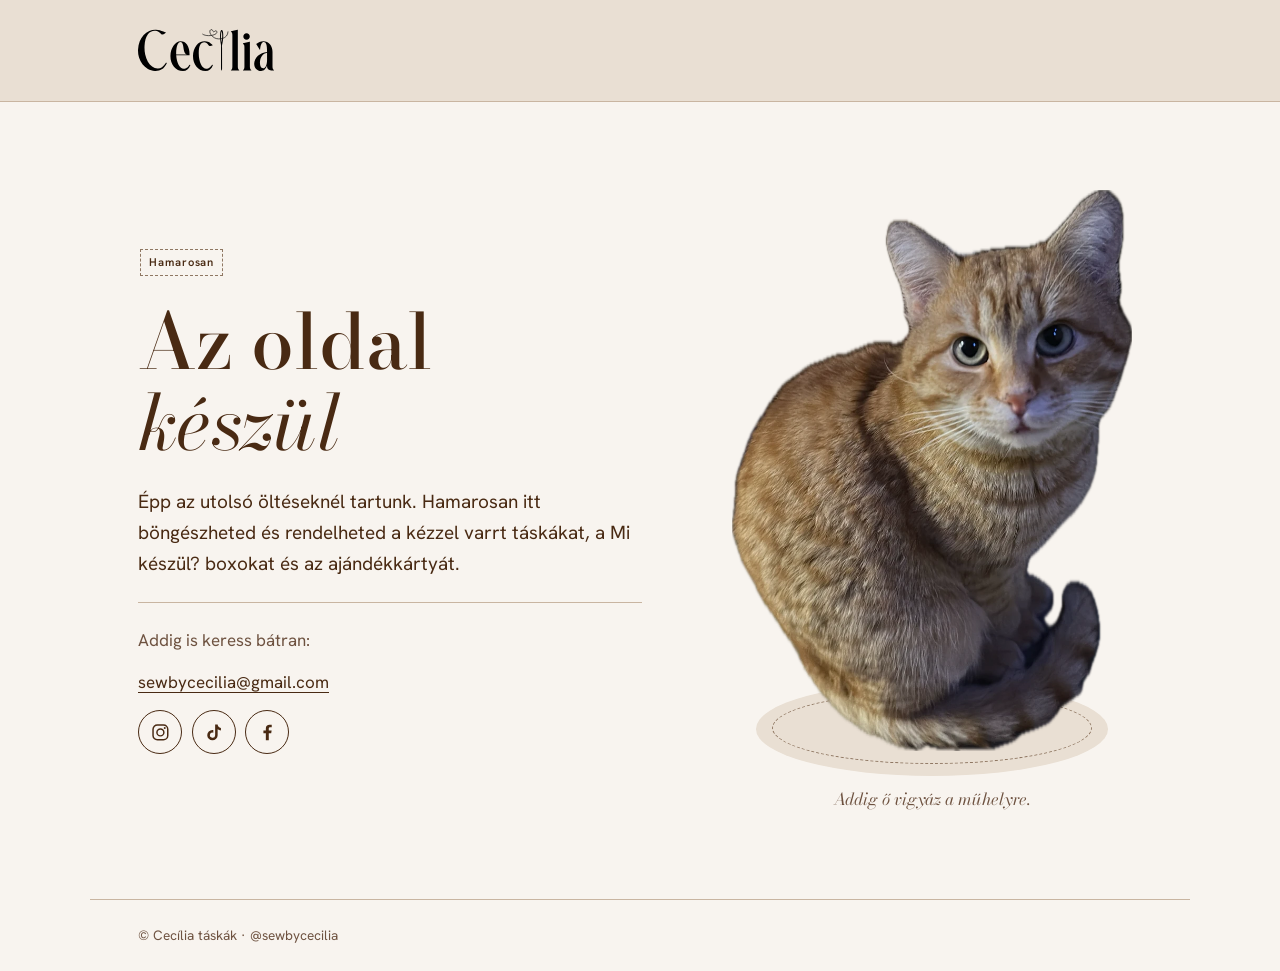
==== commit 8090addb: "new cs page" ====
--- a/index.html
+++ b/index.html
@@ -8,7 +8,10 @@
 <meta property="og:title" content="Cecília táskák · hamarosan">
 <meta property="og:description" content="Készül a weboldal. Addig az Instagramon és e-mailben érsz el.">
 <meta property="og:image" content="https://sewbycecilia.hu/img/tel-2627.jpg">
+<link rel="icon" href="favicon.ico" sizes="32x32">
 <link rel="icon" href="favicon.svg" type="image/svg+xml">
+<link rel="apple-touch-icon" href="apple-touch-icon.png">
+<meta name="theme-color" content="#E9DFD3">
 <link rel="stylesheet" href="fonts/fonts.css">
 <style>
 /* Ideiglenes „készül az oldal” lap. A teljes oldal az elonezet.html-ben van. */
@@ -41,9 +44,10 @@
 .social a:hover { background: var(--dio); color: var(--ivory); }
 .social svg { width: 1.3rem; height: 1.3rem; display: block; }
 figure { margin: 0; display: grid; gap: .75rem; justify-items: center; }
-.frame { position: relative; background: var(--bezs); padding: 14px; width: min(100%, 420px); }
-.frame::after { content: ""; position: absolute; inset: 7px; border: 1px dashed var(--teve); pointer-events: none; }
-.frame img { display: block; width: 100%; height: auto; aspect-ratio: 4 / 5; object-fit: cover; }
+.cat { position: relative; width: min(100%, 400px); padding-bottom: 6%; }
+.cat::before { content: ""; position: absolute; left: 6%; right: 6%; bottom: 0; height: 16%; border-radius: 50%; background: var(--bezs); }
+.cat::after { content: ""; position: absolute; left: 10%; right: 10%; bottom: 2%; height: 12%; border-radius: 50%; border: 1px dashed var(--teve); }
+.cat img { position: relative; z-index: 1; display: block; width: 100%; height: auto; }
 figcaption { font: italic 400 1.05rem/1.4 var(--display); color: var(--halk); text-align: center; }
 footer { font-size: .85rem; color: var(--halk); }
 footer .wrap { padding-block: 1.5rem; border-top: 1px solid var(--vonal); }
@@ -102,7 +106,7 @@
       </div>
     </div>
     <figure>
-      <div class="frame"><img src="img/macska.jpg" width="800" height="1000" alt="Vörös cirmos macska ül a padlón, és egyenesen a kamerába néz."></div>
+      <div class="cat"><picture><source srcset="img/macska.webp" type="image/webp"><img src="img/macska.png" width="760" height="1065" alt="Vörös cirmos macska ül, és egyenesen a kamerába néz."></picture></div>
       <figcaption>Addig ő vigyáz a műhelyre.</figcaption>
     </figure>
   </div>
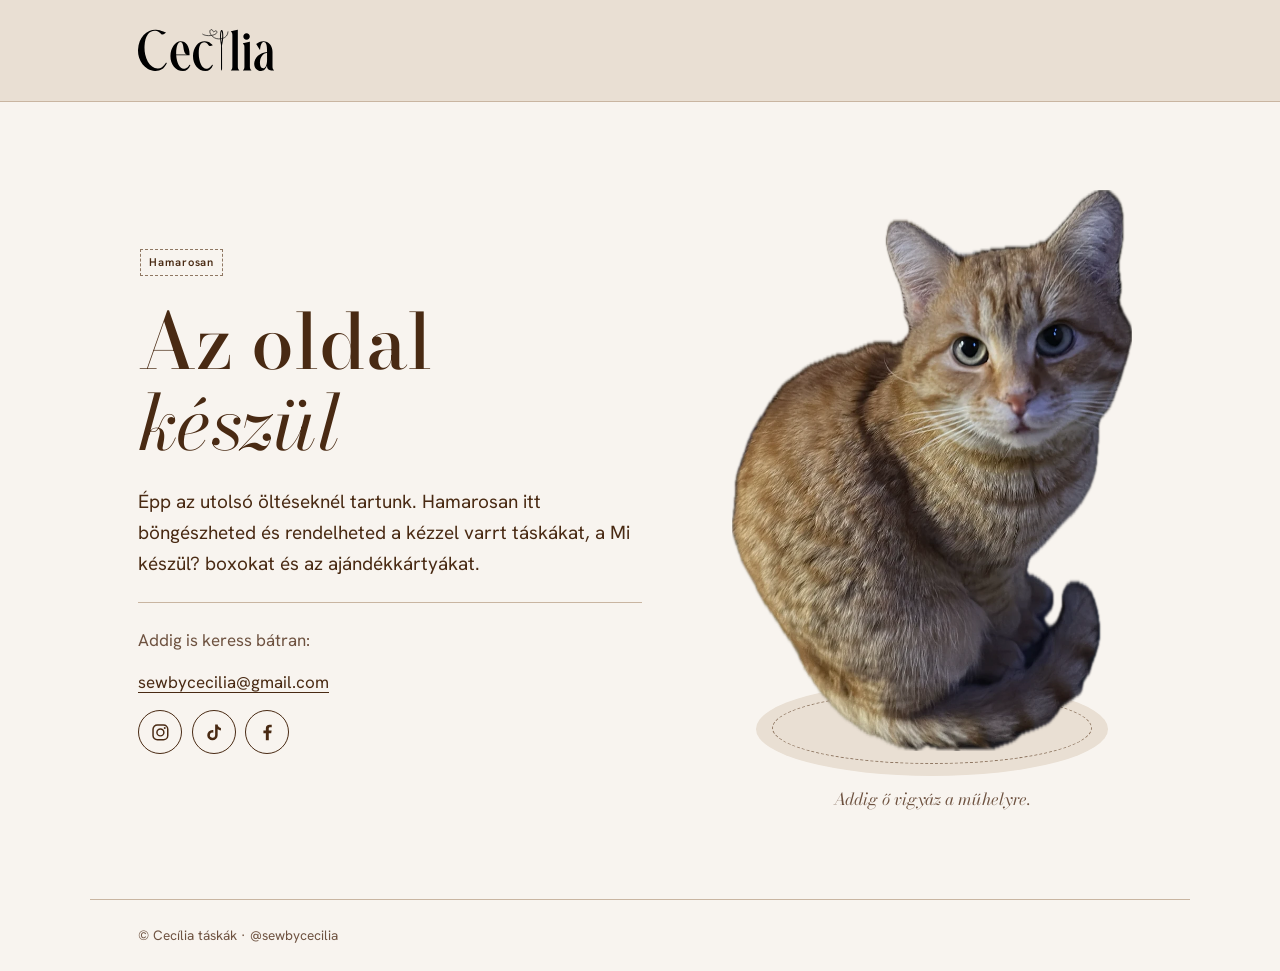
==== commit 5799804d: "Update index.html text" ====
--- a/index.html
+++ b/index.html
@@ -94,7 +94,7 @@
     <div class="copy">
       <span class="tag">Hamarosan</span>
       <h1>Az oldal <em>készül</em></h1>
-      <p class="lead">Épp az utolsó öltéseknél tartunk. Hamarosan itt böngészheted és rendelheted a kézzel varrt táskákat, a Mi készül? boxokat és az ajándékkártyát.</p>
+      <p class="lead">Épp az utolsó öltéseknél tartunk. Hamarosan itt böngészheted és rendelheted a kézzel varrt táskákat, a Mi készül? boxokat és az ajándékkártyákat.</p>
       <div class="contact">
         <p class="muted">Addig is keress bátran:</p>
         <p><a href="mailto:sewbycecilia@gmail.com">sewbycecilia@gmail.com</a></p>
